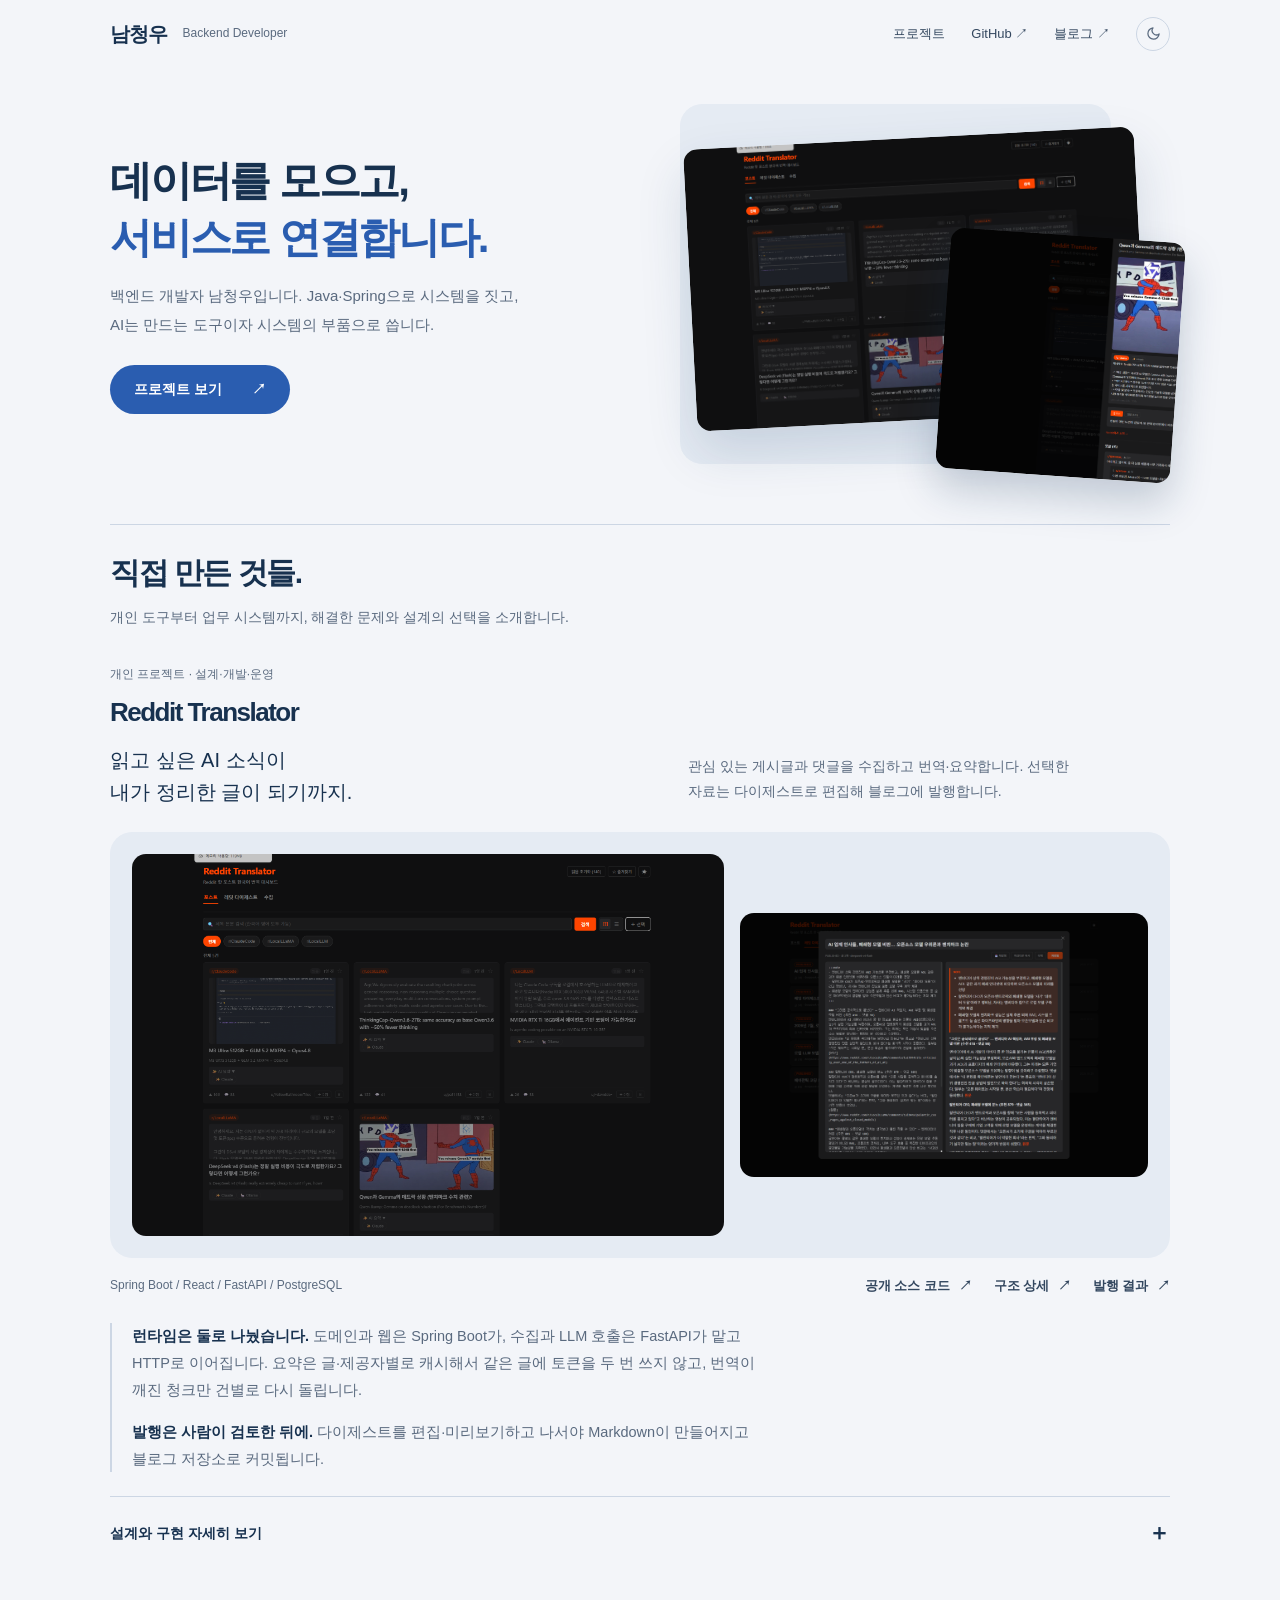
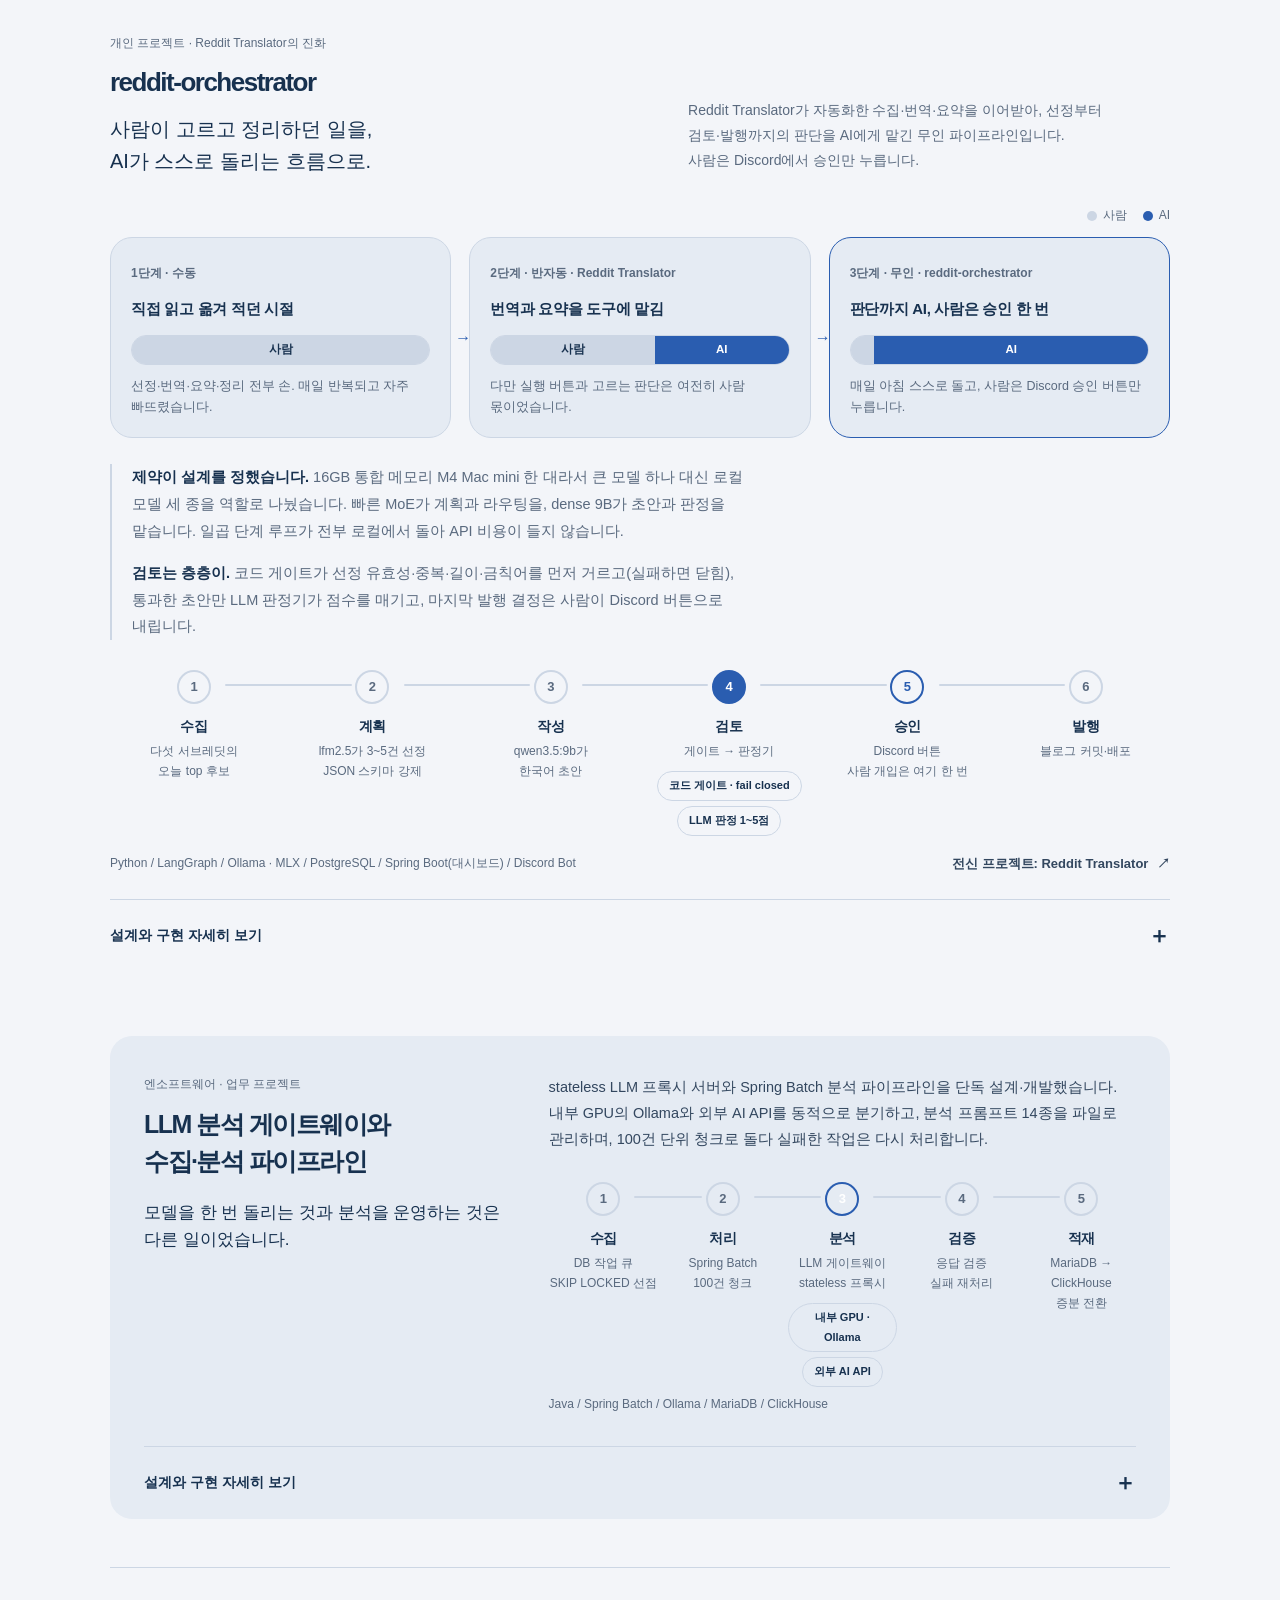
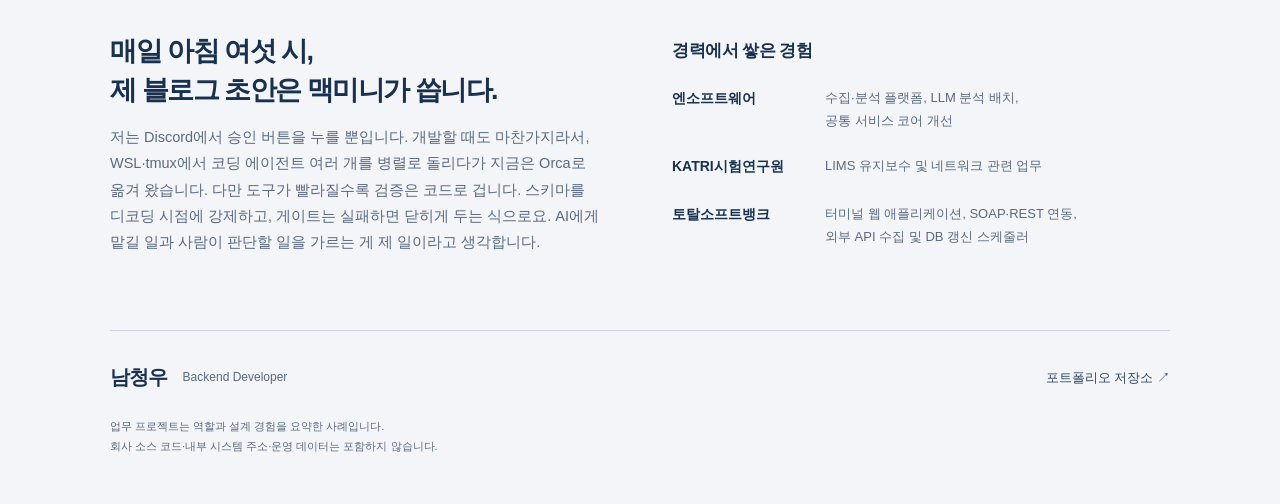
==== index.html @ c5a517e3 "Theme toggle, compact rounded layout, readable diagrams - Dark mode is now user-controllable: tokens" ====
<!doctype html>
<html lang="ko">
<head>
<meta charset="utf-8"><meta name="viewport" content="width=device-width,initial-scale=1">
<title>남청우 | 백엔드 개발 포트폴리오</title>
<meta name="description" content="Java·Spring 백엔드 개발자 남청우. 데이터 수집부터 LLM 분석과 운영까지 연결한 대표 프로젝트를 소개합니다.">
<meta name="theme-color" content="#f3f5f9"><meta property="og:title" content="남청우 | 백엔드 개발 포트폴리오"><meta property="og:description" content="데이터 수집부터 LLM 분석과 운영까지. 직접 설계하고 개발한 프로젝트들."><meta property="og:type" content="website"><meta property="og:url" content="https://malgcheong.github.io/portfolio/">
<link rel="canonical" href="https://malgcheong.github.io/portfolio/"><link rel="stylesheet" href="style.css"><script defer src="script.js"></script>
</head>
<body>
<a class="skip" href="#projects">프로젝트로 건너뛰기</a>
<header class="site-header wrap"><a class="brand" href="#" aria-label="남청우 홈">남청우<span>Backend Developer</span></a><nav aria-label="주요 메뉴"><a href="#projects">프로젝트</a><a href="https://github.com/malgcheong">GitHub ↗</a><a href="https://malgcheong.github.io">블로그 ↗</a><button type="button" id="theme-toggle" class="theme-toggle" aria-label="다크 모드 전환"><svg class="i-moon" width="15" height="15" viewBox="0 0 24 24" fill="none" stroke="currentColor" stroke-width="2" stroke-linecap="round" stroke-linejoin="round" aria-hidden="true"><path d="M21 12.79A9 9 0 1 1 11.21 3 7 7 0 0 0 21 12.79z"/></svg><svg class="i-sun" width="15" height="15" viewBox="0 0 24 24" fill="none" stroke="currentColor" stroke-width="2" stroke-linecap="round" stroke-linejoin="round" aria-hidden="true"><circle cx="12" cy="12" r="4"/><path d="M12 2v2M12 20v2M4.93 4.93l1.41 1.41M17.66 17.66l1.41 1.41M2 12h2M20 12h2M4.93 19.07l1.41-1.41M17.66 6.34l1.41-1.41"/></svg></button></nav></header>
<main>
<section class="hero wrap">
<div class="hero-copy"><h1>데이터를 모으고,<br><span>서비스로 연결합니다.</span></h1><p class="intro">백엔드 개발자 남청우입니다. Java·Spring으로 시스템을 짓고,<br>AI는 만드는 도구이자 시스템의 부품으로 씁니다.</p><a class="button" href="#projects">프로젝트 보기 <span aria-hidden="true">↗</span></a></div>
<a class="hero-visual" href="#reddit" aria-label="Reddit Translator 프로젝트 보기"><img src="assets/reddit-posts.png" width="1600" height="1000" alt="직접 개발한 Reddit Translator의 게시글 목록 화면" fetchpriority="high"><img class="hero-detail" src="assets/reddit-detail.png" width="1100" height="900" alt="Reddit 게시글의 번역과 AI 요약 상세 화면"></a>
</section>
<section id="projects" class="projects wrap">
<div class="work-heading"><h2>직접 만든 것들.</h2><p>개인 도구부터 업무 시스템까지, 해결한 문제와 설계의 선택을 소개합니다.</p></div>
<article id="reddit" class="reddit project">
<div class="project-title"><div><p class="project-kind">개인 프로젝트 · 설계·개발·운영</p><h3>Reddit Translator</h3><p class="project-intro">읽고 싶은 AI 소식이<br>내가 정리한 글이 되기까지.</p></div><p class="project-description">관심 있는 게시글과 댓글을 수집하고 번역·요약합니다. 선택한 자료는 다이제스트로 편집해 블로그에 발행합니다.</p></div>
<div class="gallery"><button class="image-open main-shot" data-image="assets/reddit-posts.png" data-caption="Reddit Translator · 게시글 목록" aria-label="게시글 목록 화면 크게 보기"><img src="assets/reddit-posts.png" width="1600" height="1000" alt="게시글 검색, 필터와 AI 요약을 제공하는 목록" loading="lazy"></button><button class="image-open editor-shot" data-image="assets/reddit-editor.png" data-caption="Reddit Translator · 다이제스트 편집" aria-label="다이제스트 편집 화면 크게 보기"><img src="assets/reddit-editor.png" width="1600" height="1000" alt="다이제스트 마크다운 편집과 미리보기 화면" loading="lazy"></button></div>
<div class="project-bottom"><p class="tech">Spring Boot / React / FastAPI / PostgreSQL</p><div class="text-links"><a href="https://github.com/malgcheong/reddit-translator">공개 소스 코드 <span aria-hidden="true">↗</span></a><a href="https://github.com/malgcheong/reddit-translator/blob/main/ARCHITECTURE.md">구조 상세 <span aria-hidden="true">↗</span></a><a href="https://malgcheong.github.io">발행 결과 <span aria-hidden="true">↗</span></a></div></div>
<div class="notes"><p><strong>런타임은 둘로 나눴습니다.</strong> 도메인과 웹은 Spring Boot가, 수집과 LLM 호출은 FastAPI가 맡고 HTTP로 이어집니다. 요약은 글·제공자별로 캐시해서 같은 글에 토큰을 두 번 쓰지 않고, 번역이 깨진 청크만 건별로 다시 돌립니다.</p><p><strong>발행은 사람이 검토한 뒤에.</strong> 다이제스트를 편집·미리보기하고 나서야 Markdown이 만들어지고 블로그 저장소로 커밋됩니다.</p></div><details class="case-details"><summary>설계와 구현 자세히 보기<span aria-hidden="true">＋</span></summary><div class="details-content"><div class="detail-intro"><section><h4>문제</h4><p>영문 게시글과 댓글을 매번 찾아 읽고 번역하는 과정을 줄이고, 읽은 자료를 다시 활용할 수 있는 개인 도구가 필요했습니다.</p></section><section><h4>담당 역할</h4><p>수집·번역·요약 엔진, 웹 UI, 데이터 저장, 다이제스트 편집 및 블로그 발행 흐름을 직접 설계·개발했습니다.</p></section></div><section><h4>런타임의 역할 분리</h4><p>웹·도메인 기능은 Spring Boot, 수집·LLM 처리는 FastAPI로 나누고 HTTP로 연결했습니다. 공유 DB에서도 수집 테이블과 요약 캐시의 관리 주체를 구분했습니다.</p></section><section><h4>반복 호출과 실패 비용 줄이기</h4><p>게시글 ID와 제공자별 요약 캐시를 적용했습니다. 댓글은 15개씩 번역하고, JSON 형식이 깨진 청크만 건별 번역으로 재처리합니다.</p></section><section><h4>사람의 검토를 포함한 발행</h4><p>다이제스트 편집·미리보기 후 발행하면 Astro 저장소에 Markdown을 작성하고 commit·push합니다. 이후 GitHub Actions가 블로그를 배포합니다.</p></section><section><h4>결과</h4><p>수집 → 번역 → 요약 → 편집 → 발행까지 연결해 개인적으로 사용하고 있습니다. 실제 발행 결과는 기술 블로그에서 확인할 수 있습니다.</p></section><section><h4>설계에서 고려한 점</h4><p>개인용 도구의 규모에 맞춰 수집 작업은 전역 락으로 직렬화했습니다. 자동 수집 스케줄러 대신 사용자가 수집을 요청하고 발행 전에 내용을 검토합니다.</p></section></div></details>
</article>
<article id="orchestrator" class="orchestrator project">
<div class="project-title"><div><p class="project-kind">개인 프로젝트 · Reddit Translator의 진화</p><h3>reddit-orchestrator</h3><p class="project-intro">사람이 고르고 정리하던 일을,<br>AI가 스스로 돌리는 흐름으로.</p></div><p class="project-description">Reddit Translator가 자동화한 수집·번역·요약을 이어받아, 선정부터 검토·발행까지의 판단을 AI에게 맡긴 무인 파이프라인입니다. 사람은 Discord에서 승인만 누릅니다.</p></div>
<div class="evo" aria-label="수작업에서 무인 운영까지, 단계별 사람과 AI의 분담"><div class="evo-legend" aria-hidden="true"><span class="l-h"><i></i>사람</span><span class="l-ai"><i></i>AI</span></div><div class="evo-grid"><div class="evo-step"><span class="evo-badge">1단계 · 수동</span><strong>직접 읽고 옮겨 적던 시절</strong><div class="evo-bar" role="img" aria-label="사람이 전부, AI 없음"><b style="flex:100">사람</b></div><p>선정·번역·요약·정리 전부 손. 매일 반복되고 자주 빠뜨렸습니다.</p></div><div class="evo-step"><span class="evo-badge">2단계 · 반자동 · Reddit Translator</span><strong>번역과 요약을 도구에 맡김</strong><div class="evo-bar" role="img" aria-label="사람 절반, AI 절반"><b style="flex:55">사람</b><i style="flex:45">AI</i></div><p>다만 실행 버튼과 고르는 판단은 여전히 사람 몫이었습니다.</p></div><div class="evo-step evo-step--key"><span class="evo-badge">3단계 · 무인 · reddit-orchestrator</span><strong>판단까지 AI, 사람은 승인 한 번</strong><div class="evo-bar" role="img" aria-label="AI가 대부분, 사람은 승인만"><b style="flex:8" aria-hidden="true"></b><i style="flex:92">AI</i></div><p>매일 아침 스스로 돌고, 사람은 Discord 승인 버튼만 누릅니다.</p></div></div></div>
<div class="notes"><p><strong>제약이 설계를 정했습니다.</strong> 16GB 통합 메모리 M4 Mac mini 한 대라서 큰 모델 하나 대신 로컬 모델 세 종을 역할로 나눴습니다. 빠른 MoE가 계획과 라우팅을, dense 9B가 초안과 판정을 맡습니다. 일곱 단계 루프가 전부 로컬에서 돌아 API 비용이 들지 않습니다.</p><p><strong>검토는 층층이.</strong> 코드 게이트가 선정 유효성·중복·길이·금칙어를 먼저 거르고(실패하면 닫힘), 통과한 초안만 LLM 판정기가 점수를 매기고, 마지막 발행 결정은 사람이 Discord 버튼으로 내립니다.</p></div>
<ol class="pipe" aria-label="reddit-orchestrator 자동 실행 루프, 여섯 단계"><li><strong>수집</strong><small>다섯 서브레딧의<br>오늘 top 후보</small></li><li><strong>계획</strong><small>lfm2.5가 3~5건 선정<br>JSON 스키마 강제</small></li><li><strong>작성</strong><small>qwen3.5:9b가<br>한국어 초안</small></li><li class="pipe-key"><strong>검토</strong><small>게이트 → 판정기</small><div class="pipe-chips"><span>코드 게이트 · fail closed</span><span>LLM 판정 1~5점</span></div></li><li class="pipe-human"><strong>승인</strong><small>Discord 버튼<br>사람 개입은 여기 한 번</small></li><li><strong>발행</strong><small>블로그 커밋·배포</small></li></ol>
<div class="project-bottom"><p class="tech">Python / LangGraph / Ollama · MLX / PostgreSQL / Spring Boot(대시보드) / Discord Bot</p><div class="text-links"><a href="https://github.com/malgcheong/reddit-translator">전신 프로젝트: Reddit Translator <span aria-hidden="true">↗</span></a></div></div>
<details class="case-details"><summary>설계와 구현 자세히 보기<span aria-hidden="true">＋</span></summary><div class="details-content"><div class="detail-intro"><section><h4>문제</h4><p>Reddit Translator는 수집·번역·요약을 도구로 묶었지만, 어떤 글을 다룰지 고르고 발행 여부를 정하는 판단과 실행 시점은 여전히 사람이 버튼을 눌러야 했습니다. 이 반복되는 판단을 사람의 개입을 최소화한 상태로 자동화하는 것이 목표였습니다.</p></section><section><h4>담당 역할</h4><p>수집·계획·작성·검토·판정·승인·발행으로 이어지는 7단계 무인 루프를 LangGraph로 단독 설계·개발했습니다. 로컬 모델 구성, 코드 게이트, 상태 체크포인트, Discord 승인 흐름, 운영 대시보드까지 담당했습니다.</p></section></div><section><h4>LangGraph로 짠 상태 기반 루프</h4><p>LangGraph의 StateGraph로 7개 노드(collect, plan, execute, gate, judge, approve, publish)를 정의했습니다. 초심자를 위해 풀어 쓰면, LangGraph는 각 단계를 노드로 놓고 하나의 상태(state) 객체를 노드에서 노드로 넘기며 순서와 분기를 관리하는 도구입니다. 상태는 OrchestratorState라는 타입 정의로, 수집한 글·계획·초안·게이트 결과·판정 결과·승인·발행 정보를 담습니다. 여기에 steps 필드는 operator.add 리듀서를 써서 각 노드가 남긴 기록(단계·모델·백엔드·토큰·지연·판정)을 자동으로 이어 붙여 근거 기록으로 쌓습니다. 조건부 엣지로 수집 이후, 게이트 이후, 승인 이후의 진행 방향을 상태 값에 따라 나눕니다.</p></section><section><h4>역할로 나눈 로컬 모델</h4><p>16GB 통합 메모리라는 제약 아래, 큰 모델 하나 대신 역할별 작은 모델 세 종으로 나눴습니다. 라우터·계획·추출은 lfm2.5:8b(MoE, 활성 약 1.5B), 초안·판정 같은 품질 작업은 qwen3.5:9b(dense), 병렬·분류 같은 가벼운 작업은 qwen3.5:4b(dense)가 맡습니다. 운영은 Ollama(GGUF), 벤치마크는 MLX로 이중 백엔드를 두고 같은 16GB 위에서 돌립니다. 워커 노드는 think=False로 두어 추론 토큰이 아니라 결과 자체를 받도록 했습니다.</p></section><section><h4>코드 게이트 먼저, 판정기는 그다음</h4><p>초안이 나오면 선정한 글의 존재·중복·길이·금칙어를 코드로 먼저 검사합니다. 이 게이트는 문제가 있으면 닫히도록(fail closed) 설계해, 나쁜 초안에 판정기 토큰을 쓰기 전에 걸러냅니다. 통과한 초안만 qwen3.5:9b 판정기가 정확성·비중복·가독성을 1-5점과 확신도 0-1로 평가합니다. Ollama의 format 필드로 JSON 스키마 기반 constrained decoding을 걸어 형식을 디코딩 시점에 강제합니다.</p></section><section><h4>멈췄다 이어지는 승인 흐름</h4><p>체크포인터로 PostgresSaver를 써서 그래프 상태를 Postgres에 저장합니다. 승인 노드에서 interrupt()를 호출하면 그래프는 그 지점에 상태를 저장한 채 멈추고, Discord 봇 버튼이나 resume CLI가 결정을 전달하면 Command(resume=...)로 멈춘 지점부터 이어집니다. 덕분에 실행 중간에 프로세스가 재시작되어도 진행 상태가 살아남습니다. --no-db 모드에서는 메모리 체크포인터를 씁니다.</p></section><section><h4>근거를 남기는 운영 대시보드</h4><p>Spring Boot 기반 /orchestra 대시보드(Java 21)를 붙여 같은 Postgres를 읽기 전용으로 조회합니다. 실행 목록, 단계별 지연·토큰·판정, 모델별 성공률과 판정 점수 평균을 보여주고, 각 실행을 눌러 단계별 근거로 들어갈 수 있습니다.</p></section><section><h4>결과</h4><p>M4 Mac mini 16GB에서 수집부터 발행까지 전체 루프가 로컬 모델로 동작하고, 구조화 출력이 강제되며 Postgres 체크포인트가 유지됩니다. 승인 단계에서 그래프가 멈춰 Discord 미리보기를 보내고, CLI와 Discord 버튼 양쪽으로 재개됩니다. 다이제스트는 블로그 저장소에 Fuwari 글로 커밋되며, main 푸시는 기본 꺼짐으로 두었습니다. 핵심 단계는 전부 로컬 실행이라 API 비용은 0원입니다.</p></section><section><h4>설계에서 고려한 점</h4><p>구조화 출력은 형식을 강제할 뿐 내용의 정확성까지 보장하지 않습니다. 그래서 코드 게이트로 선정 유효성·중복·길이·금칙어를 먼저 닫고, LLM 판정기로 내용 품질을 점수화하며, 마지막으로 사람이 Discord에서 승인하는 계층형 검토를 뒀습니다. 모델 크기가 아니라 역할 분리·스키마 강제·단계별 판단이 신뢰성을 만든다는 판단입니다.</p></section></div></details>
</article>
<article id="analysis" class="analysis project">
<div class="analysis-heading"><p class="project-kind">엔소프트웨어 · 업무 프로젝트</p><h3>LLM 분석 게이트웨이와<br>수집·분석 파이프라인</h3><p class="project-intro">모델을 한 번 돌리는 것과 분석을 운영하는 것은 다른 일이었습니다.</p></div>
<div class="analysis-body"><p>stateless LLM 프록시 서버와 Spring Batch 분석 파이프라인을 단독 설계·개발했습니다. 내부 GPU의 Ollama와 외부 AI API를 동적으로 분기하고, 분석 프롬프트 14종을 파일로 관리하며, 100건 단위 청크로 돌다 실패한 작업은 다시 처리합니다.</p><ol class="pipe" style="--steps:5" aria-label="분석 파이프라인, 다섯 단계"><li><strong>수집</strong><small>DB 작업 큐<br>SKIP LOCKED 선점</small></li><li><strong>처리</strong><small>Spring Batch<br>100건 청크</small></li><li class="pipe-key"><strong>분석</strong><small>LLM 게이트웨이<br>stateless 프록시</small><div class="pipe-chips"><span>내부 GPU · Ollama</span><span>외부 AI API</span></div></li><li><strong>검증</strong><small>응답 검증<br>실패 재처리</small></li><li><strong>적재</strong><small>MariaDB → ClickHouse<br>증분 전환</small></li></ol><p class="tech">Java / Spring Batch / Ollama / MariaDB / ClickHouse</p></div><details class="case-details"><summary>설계와 구현 자세히 보기<span aria-hidden="true">＋</span></summary><div class="details-content"><div class="detail-intro"><section><h4>문제</h4><p>수집 데이터의 키워드·감정·요약 분석을 배치로 처리하면서 모델 실행 환경, 응답 형식, 중복 실행과 실패 재처리를 함께 관리해야 했습니다.</p></section><section><h4>담당 역할</h4><p>stateless LLM 프록시 서버와 Spring Batch 분석 파이프라인을 단독 설계·개발했습니다. 수집 엔진의 분산 처리와 운영 안정화도 담당했습니다.</p></section></div><section><h4>모델 호출과 배치 상태 분리</h4><p>내부 GPU의 Ollama와 외부 AI API를 동적으로 분기하도록 구성했습니다. 분석 유형별 시스템 프롬프트 14종을 파일로 관리하고 Ollama 호출에 JSON Schema 기반 constrained decoding을 적용했습니다.</p></section><section><h4>실행 환경에 맞춘 모델 구성</h4><p>Gemma 4 26B(MoE), gpt-oss 120B 등 모델을 GPU 메모리 조건에 맞춰 선정하고 양자화·Modelfile·num_ctx를 조정했습니다.</p></section><section><h4>반복 실행 가능한 배치</h4><p>100건 단위 청크와 병렬 디스패치, DB 기반 동적 잡 스케줄링을 구성했습니다. 모드별 실행 락으로 중복 진입을 막고 실패 재처리와 잔존 잡 정리를 적용했습니다.</p></section><section><h4>다중 워커의 작업 분배</h4><p>DB 작업 큐와 FOR UPDATE SKIP LOCKED 기반 작업 선점 구조를 개선했습니다. 트랜잭션 격리수준을 READ_COMMITTED로 조정하고 MariaDB → ClickHouse 적재를 증분 처리로 전환했습니다.</p></section><section><h4>결과</h4><p>로컬 모델 실행부터 분석 배치와 데이터 적재까지 연결하고, 운영 중 실패한 작업을 다시 처리할 수 있는 구조를 마련했습니다.</p></section><section><h4>설계에서 고려한 점</h4><p>구조화 출력은 응답 형식 제어에 사용했습니다. 형식이 맞는 응답도 분석 내용의 정확성을 보장하지 않으므로 응답 검증과 실패 처리 흐름을 함께 구성했습니다.</p></section></div></details>
</article>
</section>
<section class="about wrap"><div><h2>매일 아침 여섯 시,<br>제 블로그 초안은 맥미니가 씁니다.</h2><p>저는 Discord에서 승인 버튼을 누를 뿐입니다. 개발할 때도 마찬가지라서, WSL·tmux에서 코딩 에이전트 여러 개를 병렬로 돌리다가 지금은 Orca로 옮겨 왔습니다. 다만 도구가 빨라질수록 검증은 코드로 겁니다. 스키마를 디코딩 시점에 강제하고, 게이트는 실패하면 닫히게 두는 식으로요. AI에게 맡길 일과 사람이 판단할 일을 가르는 게 제 일이라고 생각합니다.</p></div><div class="experience"><h3>경력에서 쌓은 경험</h3><p><strong>엔소프트웨어</strong><span>수집·분석 플랫폼, LLM 분석 배치,<br>공통 서비스 코어 개선</span></p><p><strong>KATRI시험연구원</strong><span>LIMS 유지보수 및 네트워크 관련 업무</span></p><p><strong>토탈소프트뱅크</strong><span>터미널 웹 애플리케이션, SOAP·REST 연동,<br>외부 API 수집 및 DB 갱신 스케줄러</span></p></div></section>
</main>
<footer class="wrap"><div class="footer-top"><a class="brand" href="#">남청우<span>Backend Developer</span></a><a href="https://github.com/malgcheong/portfolio">포트폴리오 저장소 ↗</a></div><p>업무 프로젝트는 역할과 설계 경험을 요약한 사례입니다.<br>회사 소스 코드·내부 시스템 주소·운영 데이터는 포함하지 않습니다.</p></footer>
<dialog id="image-viewer" aria-labelledby="image-caption"><div class="viewer-top"><p id="image-caption"></p><button type="button" id="close-viewer">닫기 ×</button></div><img id="viewer-image" alt=""><p id="image-error" hidden>이미지를 불러오지 못했습니다. 창을 닫고 다시 시도해 주세요.</p></dialog>
</body></html>
---- style.css ----
/* Editorial developer portfolio. Native CSS; theme via tokens (light default, dark by system or manual toggle). */
:root{color-scheme:light;--bg:#f3f5f9;--surface:#e5ebf3;--ink:#17314f;--text:#33475f;--muted:#5a6a7f;--line:#ccd6e4;--accent:#2a5db0;--button-text:#fff;--radius:14px;--radius-lg:22px;--sel-bg:#c3d5f2;--sel-ink:#12294a;--btn-hover:#1f4a8f;--shadow1:#1c3a6626;--shadow2:#12305838;--backdrop:#0a1626e0}
:root[data-theme=dark]{color-scheme:dark;--bg:#101c2e;--surface:#1a2a42;--ink:#dfe8f3;--text:#cdd8e6;--muted:#a3b3c8;--line:#34445c;--accent:#8fb6f0;--button-text:#10233f;--sel-bg:#2a4062;--sel-ink:#e8f0fa;--btn-hover:#a9c8f5;--shadow1:#01060f70;--shadow2:#01060f70;--backdrop:#050b14e8}
@media(prefers-color-scheme:dark){:root:not([data-theme=light]){color-scheme:dark;--bg:#101c2e;--surface:#1a2a42;--ink:#dfe8f3;--text:#cdd8e6;--muted:#a3b3c8;--line:#34445c;--accent:#8fb6f0;--button-text:#10233f;--sel-bg:#2a4062;--sel-ink:#e8f0fa;--btn-hover:#a9c8f5;--shadow1:#01060f70;--shadow2:#01060f70;--backdrop:#050b14e8}}
*{box-sizing:border-box}html{scroll-behavior:smooth;scroll-padding-top:35px}body{margin:0;background:var(--bg);color:var(--text);font-family:-apple-system,BlinkMacSystemFont,"Segoe UI","Apple SD Gothic Neo","Malgun Gothic",sans-serif;font-size:16px;line-height:1.8;word-break:keep-all;transition:background .25s,color .25s}a{color:inherit;text-decoration:none}button{font:inherit;cursor:pointer;color:inherit}button,a,summary{-webkit-tap-highlight-color:transparent}a:focus-visible,button:focus-visible,summary:focus-visible{outline:3px solid var(--accent);outline-offset:6px}::selection{background:var(--sel-bg);color:var(--sel-ink)}.wrap{width:min(1060px,calc(100% - 72px));margin-inline:auto}.site-header{height:68px;display:flex;align-items:center;justify-content:space-between}.brand{font-size:20px;font-weight:800;letter-spacing:-.8px;display:flex;align-items:center;gap:15px;color:var(--ink)}.brand span{font-size:12px;font-weight:500;letter-spacing:0;color:var(--muted)}nav{display:flex;align-items:center;gap:26px;font-size:13px}nav a{padding:10px 0}nav a:hover,.text-links a:hover{color:var(--accent);text-decoration:underline;text-underline-offset:7px}.theme-toggle{display:inline-flex;align-items:center;justify-content:center;width:34px;height:34px;border-radius:50%;border:1px solid var(--line);background:transparent;color:var(--muted);padding:0;transition:color .2s,border-color .2s,transform .2s}.theme-toggle:hover{color:var(--accent);border-color:var(--accent)}.theme-toggle .i-sun{display:none}[data-theme=dark] .theme-toggle .i-sun{display:block}[data-theme=dark] .theme-toggle .i-moon{display:none}.hero{display:grid;grid-template-columns:1.1fr 1fr;gap:32px;align-items:center;padding-block:36px 60px}h1,h2,h3,h4{color:var(--ink);font-weight:750;line-height:1.3;letter-spacing:-1.5px}h1{font-size:clamp(30px,3.3vw,44px);line-height:1.34;margin:0 0 16px;letter-spacing:-2.2px;white-space:nowrap}h1 span{color:var(--accent)}.intro{font-size:15px;line-height:1.9;margin:0 0 26px;color:var(--muted)}.button{display:inline-flex;align-items:center;justify-content:space-between;gap:30px;padding:12px 24px;border-radius:999px;background:var(--accent);color:var(--button-text);font-size:14px;font-weight:600;white-space:nowrap;transition:transform .2s,background .2s}.button:hover{background:var(--btn-hover);transform:translateY(-2px)}.button:active,button:active{transform:scale(.98)}.hero-visual{position:relative;display:block;padding:34px 0 34px 10px;isolation:isolate;transition:transform .5s}.hero-visual:before{content:"";position:absolute;inset:0 12% 0 0;background:var(--surface);border-radius:var(--radius-lg);z-index:-1}.hero-visual>img:first-child{width:94%;height:auto;aspect-ratio:1.6;object-fit:cover;object-position:top;border-radius:var(--radius);box-shadow:0 22px 50px var(--shadow1);transform:rotate(-3deg)}.hero-detail{position:absolute;width:48%;height:67%;object-fit:cover;object-position:left top;right:-8px;bottom:-12px;transform:rotate(4deg);border-radius:var(--radius);box-shadow:0 20px 40px var(--shadow2)}.hero-visual:hover{transform:translateY(-5px)}.work-heading{padding-block:28px 34px;border-top:1px solid var(--line)}h2{font-size:30px;margin:0 0 13px}.work-heading>p{margin:0;color:var(--muted);font-size:14px}.project{scroll-margin-top:40px}.project-kind{font-size:12px;color:var(--muted);margin:0 0 11px}h3{font-size:26px;margin:0 0 14px}.project-intro{font-size:20px;font-weight:500;line-height:1.6;color:var(--ink);margin:0}.project-title{display:grid;grid-template-columns:1.1fr 1fr;gap:48px;align-items:end;margin-bottom:24px}.project-description{max-width:420px;font-size:14px;color:var(--muted);margin-bottom:4px}.gallery{display:grid;grid-template-columns:1.45fr 1fr;gap:16px;align-items:center;background:var(--surface);padding:22px;border-radius:var(--radius-lg)}.image-open{display:block;padding:0;border:0;background:transparent;border-radius:var(--radius);overflow:hidden;transition:transform .25s,box-shadow .25s}.image-open:hover{transform:translateY(-4px);box-shadow:0 12px 25px var(--shadow1)}.image-open img{display:block;width:100%;height:auto;aspect-ratio:1.55;object-fit:cover;object-position:top}.project-bottom{display:flex;flex-wrap:wrap;gap:18px;justify-content:space-between;align-items:center;margin:16px 0 22px}.tech{font-size:12px;line-height:1.9;color:var(--muted);margin:0}.text-links{display:flex;gap:22px;flex-wrap:wrap;font-size:13px;font-weight:650}.text-links span{margin-left:5px}.notes{max-width:660px;margin:26px 0 4px;padding-left:20px;border-left:2px solid var(--line)}.notes p{margin:0 0 15px;font-size:14.5px;line-height:1.85;color:var(--muted)}.notes p:last-child{margin-bottom:0}.notes strong{color:var(--ink);font-weight:650}.case-details{border-top:1px solid var(--line);margin-top:24px}.case-details summary{list-style:none;display:flex;justify-content:space-between;align-items:center;font-size:14px;font-weight:650;padding:16px 0;cursor:pointer;color:var(--ink)}summary::-webkit-details-marker{display:none}.case-details summary span{font-size:22px;transition:transform .25s}.case-details[open] summary span{transform:rotate(45deg)}.details-content{padding:4px 0 24px;max-width:900px;display:grid;grid-template-columns:1fr 1fr;gap:18px 42px}.detail-intro{display:contents}.details-content h4{font-size:15px;letter-spacing:-.3px;margin:0 0 8px}.details-content p{font-size:13.5px;line-height:1.85;color:var(--muted);margin:0}
/* horizontal pipeline stepper (was a vertical box stack) */
.pipe{list-style:none;padding:0;margin:30px 0 6px;display:grid;grid-template-columns:repeat(var(--steps,6),1fr);gap:0 10px;counter-reset:st}.pipe li{position:relative;text-align:center;counter-increment:st;min-width:0}.pipe li:before{content:counter(st);display:inline-flex;align-items:center;justify-content:center;width:30px;height:30px;border-radius:50%;background:var(--bg);border:2px solid var(--line);font-size:13px;font-weight:700;color:var(--muted);position:relative;z-index:1;margin-bottom:10px}.pipe li+li:after{content:"";position:absolute;top:14px;left:calc(-50% + 21px);width:calc(100% - 42px);height:2px;border-radius:2px;background:var(--line)}.pipe strong{display:block;font-size:14px;color:var(--ink);letter-spacing:-.3px}.pipe small{display:block;font-size:12px;line-height:1.65;color:var(--muted);margin-top:3px}.pipe .pipe-key:before{background:var(--accent);border-color:var(--accent);color:var(--button-text)}.pipe .pipe-human:before{border-color:var(--accent);color:var(--accent)}.pipe-chips{display:flex;flex-wrap:wrap;gap:5px;justify-content:center;margin-top:9px}.pipe-chips span{font-size:11px;font-weight:600;color:var(--ink);background:var(--bg);border:1px solid var(--line);border-radius:999px;padding:4px 11px}
.analysis{margin-top:64px;padding:38px 34px 0;background:var(--surface);border-radius:var(--radius-lg);display:grid;grid-template-columns:.85fr 1.4fr;gap:30px 48px}.analysis-heading h3{font-size:25px;line-height:1.45}.analysis-heading .project-intro{font-size:17px;margin-top:20px}.analysis-body>p:first-child{font-size:14.5px;margin:0 0 20px}.analysis .pipe-chips span,.analysis .pipe li:before{background:var(--surface)}.analysis .case-details{grid-column:1/-1;margin-top:0}
/* evolution: three stages with a human/AI share bar */
.orchestrator{margin-top:64px}.evo{margin:28px 0 4px}.evo-legend{display:flex;gap:16px;justify-content:flex-end;font-size:12px;color:var(--muted);margin-bottom:10px}.evo-legend span{display:inline-flex;align-items:center;gap:6px}.evo-legend i{width:10px;height:10px;border-radius:50%;font-style:normal}.evo-legend .l-h i{background:var(--line)}.evo-legend .l-ai i{background:var(--accent)}.evo-grid{display:grid;grid-template-columns:repeat(3,1fr);gap:18px}.evo-step{position:relative;background:var(--surface);border:1px solid var(--line);border-radius:var(--radius-lg);padding:20px 20px 18px}.evo-step+.evo-step:before{content:"→";position:absolute;left:-15px;top:50%;transform:translateY(-50%);color:var(--accent);font-size:16px;font-weight:700;line-height:1}.evo-step--key{border-color:var(--accent)}.evo-badge{display:inline-block;font-size:12px;font-weight:600;color:var(--muted);margin-bottom:10px}.evo-step strong{display:block;font-size:15px;color:var(--ink);letter-spacing:-.3px}.evo-bar{display:flex;height:30px;border-radius:999px;overflow:hidden;border:1px solid var(--line);margin:13px 0 11px;font-size:11.5px;font-weight:700}.evo-bar b,.evo-bar i{display:flex;align-items:center;justify-content:center;min-width:0;overflow:hidden;white-space:nowrap;font-style:normal}.evo-bar b{background:var(--line);color:var(--ink)}.evo-bar i{background:var(--accent);color:var(--button-text)}.evo-step p{font-size:12.5px;line-height:1.75;color:var(--muted);margin:0}
.about{display:grid;grid-template-columns:1fr 1fr;gap:64px;padding-block:64px 60px;border-top:1px solid var(--line);margin-top:48px}.about h2{font-size:27px;line-height:1.45}.about>div>p{font-size:14.5px;color:var(--muted);max-width:490px}.experience{padding-top:8px}.experience h3{font-size:17px;letter-spacing:-.5px;margin-bottom:24px}.experience>p{display:grid;grid-template-columns:135px 1fr;gap:18px;margin:0 0 22px}.experience strong{font-size:14px;color:var(--ink)}.experience span{font-size:13px;color:var(--muted)}footer{border-top:1px solid var(--line);padding-block:28px 36px}.footer-top{display:flex;align-items:center;justify-content:space-between}.footer-top>a:last-child{font-size:13px}footer>p{font-size:11px;color:var(--muted);margin-top:22px}.skip{position:absolute;top:-100px}.skip:focus{top:8px;left:20px;background:var(--bg);padding:10px;z-index:5}dialog{width:min(1160px,95vw);max-height:94dvh;padding:18px;border:1px solid var(--line);border-radius:var(--radius-lg);background:var(--bg);color:var(--text)}dialog::backdrop{background:var(--backdrop)}.viewer-top{display:flex;align-items:center;justify-content:space-between;gap:20px;margin-bottom:16px}.viewer-top p{margin:0;font-size:14px}.viewer-top button{background:var(--accent);color:var(--button-text);border:0;padding:8px 20px;border-radius:999px;white-space:nowrap;font-size:13px}dialog img{display:block;width:100%;height:auto;border-radius:var(--radius)}body.viewer-open{overflow:hidden}.enter{animation:enter .65s cubic-bezier(.2,.7,.3,1) both}@keyframes enter{from{opacity:.5;transform:translateY(20px)}to{opacity:1;transform:translateY(0)}}
@media(max-width:900px){.evo-grid{grid-template-columns:1fr;gap:26px}.evo-step+.evo-step:before{content:"↓";left:50%;top:-22px;transform:translateX(-50%)}.pipe{grid-template-columns:1fr;gap:16px;margin:24px 0 4px}.pipe li{display:grid;grid-template-columns:30px 1fr;column-gap:14px;text-align:left;align-items:start}.pipe li:before{margin-bottom:0;grid-row:1/span 3}.pipe strong,.pipe small{grid-column:2}.pipe-chips{grid-column:2;justify-content:flex-start;margin-top:7px}.pipe li+li:after{left:14px;top:-16px;width:2px;height:14px}}
@media(max-width:1100px){.wrap{width:calc(100% - 56px)}.hero{gap:24px}.analysis{padding:30px 26px 0;gap:24px;grid-template-columns:1fr}.analysis-heading{display:grid;grid-template-columns:1fr 1fr;column-gap:30px}.analysis-heading .project-kind{grid-column:1/-1}.analysis-heading .project-intro{margin:0}.about{gap:30px 44px}.experience>p{grid-template-columns:1fr;gap:6px}}
@media(max-width:767px){.wrap{width:calc(100% - 36px)}.site-header{height:62px}.brand{font-size:18px;gap:8px}.site-header .brand span{display:none}nav{gap:16px;font-size:12px}.theme-toggle{width:31px;height:31px}.hero{grid-template-columns:1fr;padding-block:28px 48px;gap:36px}h1{font-size:clamp(27px,6.4vw,42px);letter-spacing:-1.6px}.intro{font-size:14px;margin-bottom:20px}.button{padding:10px 20px;font-size:13px}.hero-visual{width:90%;justify-self:center;padding:22px 0 22px 8px;margin-bottom:12px}.hero-detail{right:-8px}.work-heading{padding-block:24px 30px}h2{font-size:25px}.work-heading>p{font-size:13px}.project-title{grid-template-columns:1fr;gap:13px;margin-bottom:20px}h3{font-size:23px;letter-spacing:-1px}.project-intro{font-size:18px}.project-description{font-size:13.5px}.gallery{grid-template-columns:1fr;padding:14px;gap:14px}.editor-shot{width:83%;justify-self:end}.project-bottom{gap:14px}.text-links{gap:16px;font-size:12px}.tech{font-size:11px}.notes{padding-left:15px;margin:22px 0 2px}.notes p{font-size:13.5px}.details-content{grid-template-columns:1fr;gap:20px}.orchestrator{margin-top:46px}.evo{margin:22px 0 0}.evo-step{padding:17px 17px 15px}.evo-step strong{font-size:14px}.analysis{margin-top:46px;padding:22px 17px 0;gap:22px}.analysis-heading{display:block}.analysis-heading h3{font-size:22px}.analysis-heading .project-intro{font-size:16px;margin-top:16px}.analysis-body>p:first-child{font-size:13.5px}.about{grid-template-columns:1fr;gap:28px;padding-block:46px;margin-top:34px}.about h2{font-size:24px}.about>div>p{font-size:13.5px}.experience>p{grid-template-columns:120px 1fr;gap:10px}.footer-top{align-items:start;gap:20px}.footer-top .brand{flex-direction:column;align-items:start;gap:4px}.footer-top>a:last-child{font-size:12px}dialog{padding:12px}.viewer-top p{font-size:12px}.viewer-top button{padding:7px 14px}.case-details summary{font-size:13px}}
@media(prefers-reduced-motion:reduce){html{scroll-behavior:auto}*,*:before,*:after{animation:none!important;transition:none!important}.hero-visual:hover,.image-open:hover,.button:hover{transform:none}}
@media print{body{background:#fff;color:#142438}.site-header nav,.hero-visual,.image-open,dialog{display:none}.wrap{width:100%}.hero{padding:20px 0;display:block}.project,.about{break-inside:avoid}.case-details{display:block}.project{padding:20px 0;margin-top:20px}.analysis,.about{display:block}.details-content{display:block}a{text-decoration:underline}}
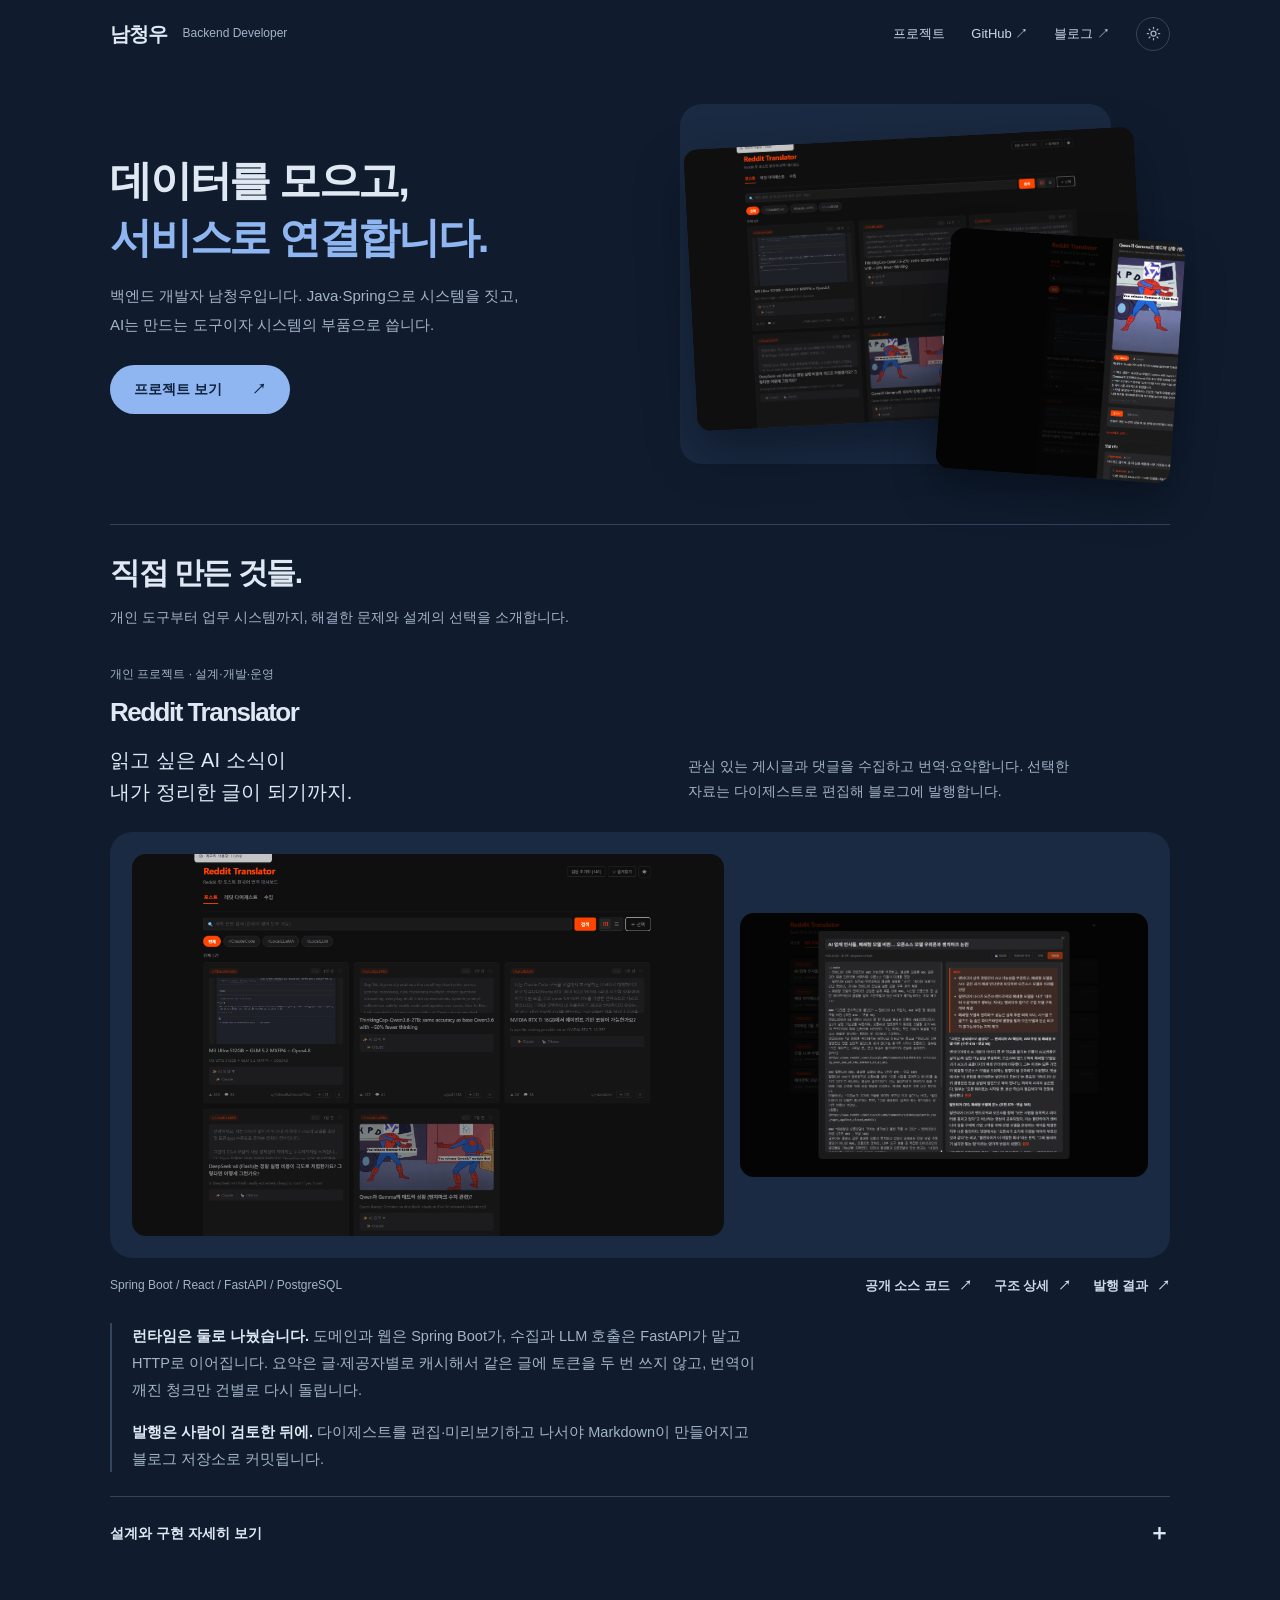
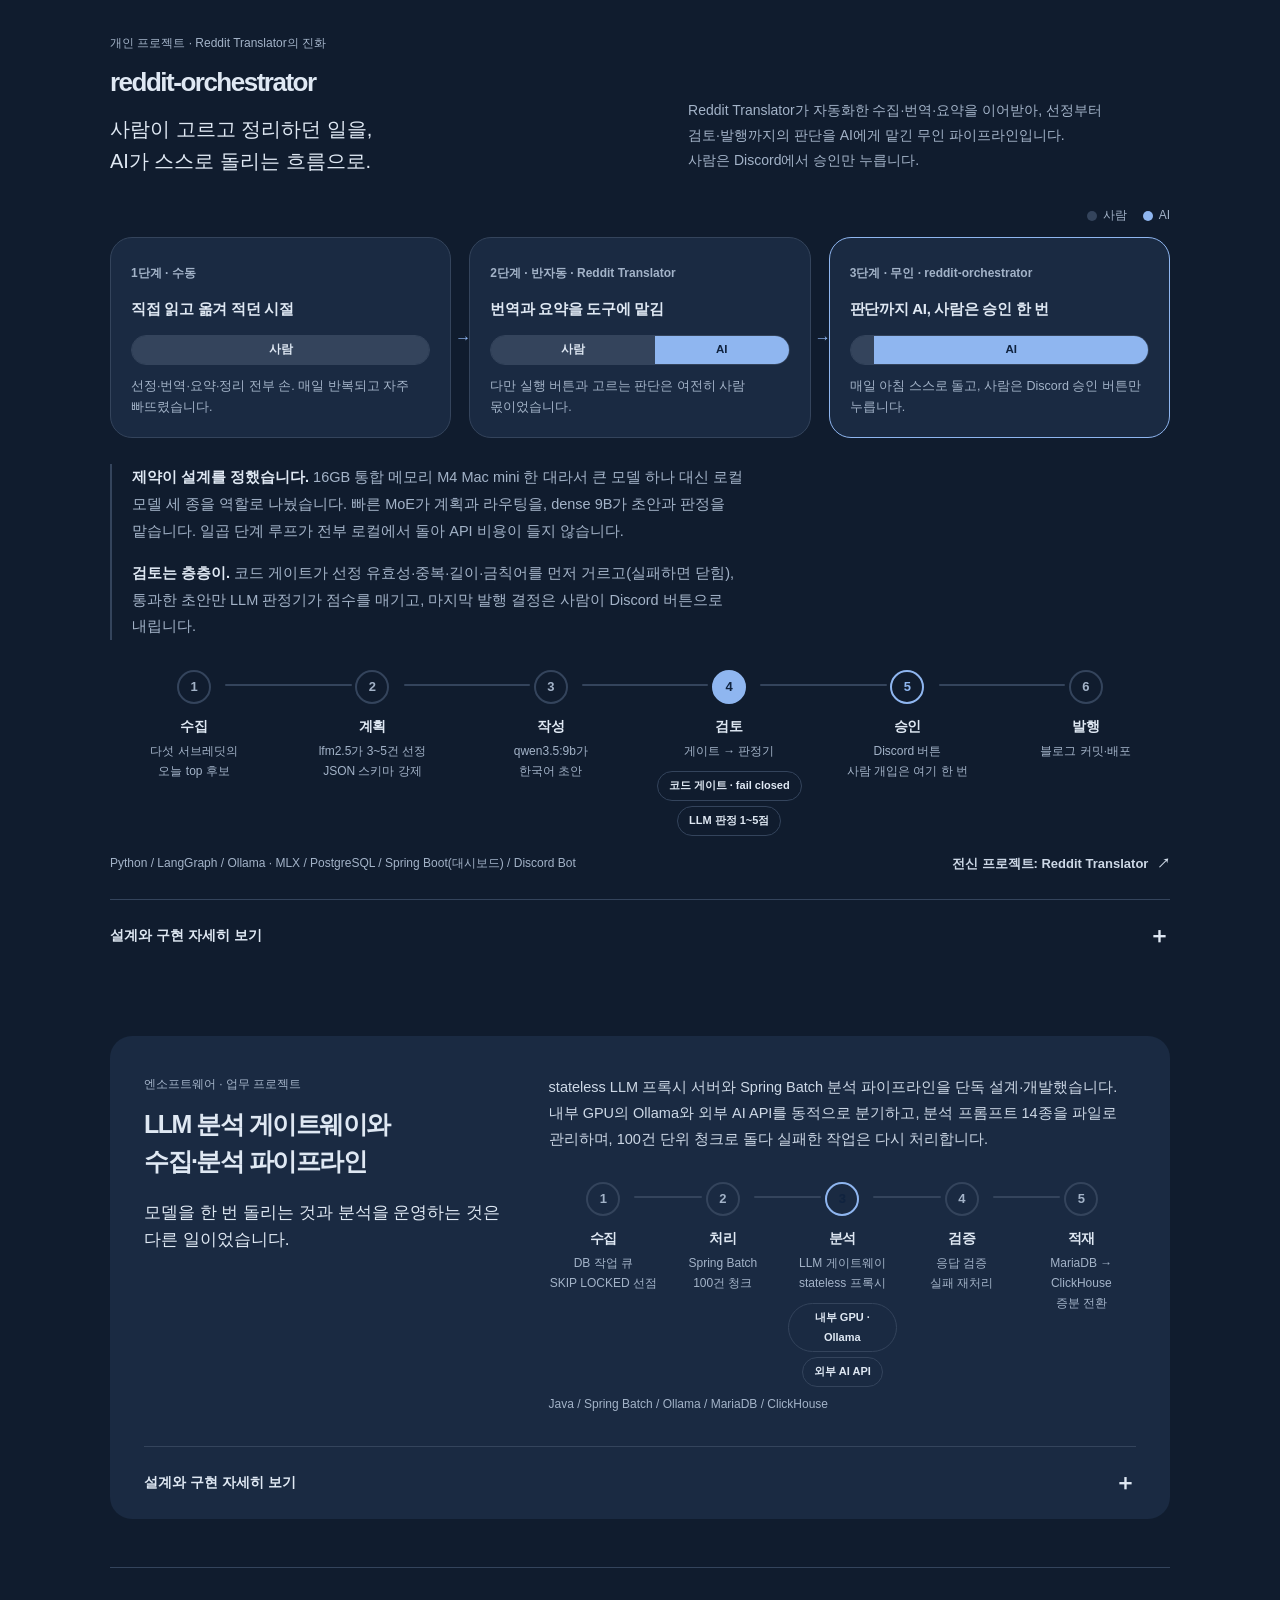
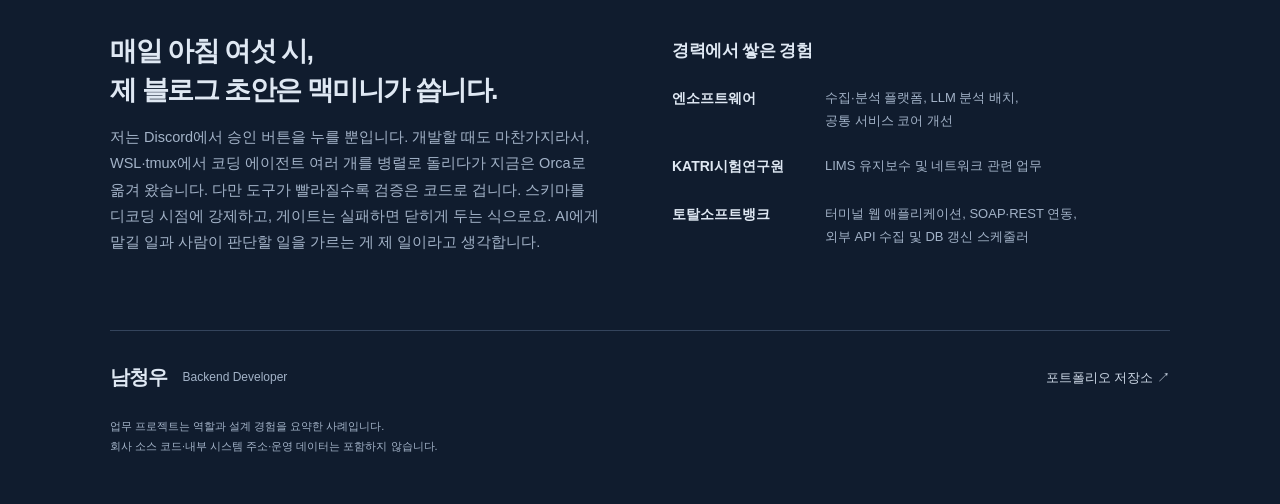
==== commit 681c95d8: "Default to dark theme (light stays one toggle away) Dark tokens move to :root, light becomes the [da" ====
--- a/index.html
+++ b/index.html
@@ -4,7 +4,7 @@
 <meta charset="utf-8"><meta name="viewport" content="width=device-width,initial-scale=1">
 <title>남청우 | 백엔드 개발 포트폴리오</title>
 <meta name="description" content="Java·Spring 백엔드 개발자 남청우. 데이터 수집부터 LLM 분석과 운영까지 연결한 대표 프로젝트를 소개합니다.">
-<meta name="theme-color" content="#f3f5f9"><meta property="og:title" content="남청우 | 백엔드 개발 포트폴리오"><meta property="og:description" content="데이터 수집부터 LLM 분석과 운영까지. 직접 설계하고 개발한 프로젝트들."><meta property="og:type" content="website"><meta property="og:url" content="https://malgcheong.github.io/portfolio/">
+<meta name="theme-color" content="#101c2e"><meta property="og:title" content="남청우 | 백엔드 개발 포트폴리오"><meta property="og:description" content="데이터 수집부터 LLM 분석과 운영까지. 직접 설계하고 개발한 프로젝트들."><meta property="og:type" content="website"><meta property="og:url" content="https://malgcheong.github.io/portfolio/">
 <link rel="canonical" href="https://malgcheong.github.io/portfolio/"><link rel="stylesheet" href="style.css"><script defer src="script.js"></script>
 </head>
 <body>
--- a/style.css
+++ b/style.css
@@ -1,8 +1,7 @@
-/* Editorial developer portfolio. Native CSS; theme via tokens (light default, dark by system or manual toggle). */
-:root{color-scheme:light;--bg:#f3f5f9;--surface:#e5ebf3;--ink:#17314f;--text:#33475f;--muted:#5a6a7f;--line:#ccd6e4;--accent:#2a5db0;--button-text:#fff;--radius:14px;--radius-lg:22px;--sel-bg:#c3d5f2;--sel-ink:#12294a;--btn-hover:#1f4a8f;--shadow1:#1c3a6626;--shadow2:#12305838;--backdrop:#0a1626e0}
-:root[data-theme=dark]{color-scheme:dark;--bg:#101c2e;--surface:#1a2a42;--ink:#dfe8f3;--text:#cdd8e6;--muted:#a3b3c8;--line:#34445c;--accent:#8fb6f0;--button-text:#10233f;--sel-bg:#2a4062;--sel-ink:#e8f0fa;--btn-hover:#a9c8f5;--shadow1:#01060f70;--shadow2:#01060f70;--backdrop:#050b14e8}
-@media(prefers-color-scheme:dark){:root:not([data-theme=light]){color-scheme:dark;--bg:#101c2e;--surface:#1a2a42;--ink:#dfe8f3;--text:#cdd8e6;--muted:#a3b3c8;--line:#34445c;--accent:#8fb6f0;--button-text:#10233f;--sel-bg:#2a4062;--sel-ink:#e8f0fa;--btn-hover:#a9c8f5;--shadow1:#01060f70;--shadow2:#01060f70;--backdrop:#050b14e8}}
-*{box-sizing:border-box}html{scroll-behavior:smooth;scroll-padding-top:35px}body{margin:0;background:var(--bg);color:var(--text);font-family:-apple-system,BlinkMacSystemFont,"Segoe UI","Apple SD Gothic Neo","Malgun Gothic",sans-serif;font-size:16px;line-height:1.8;word-break:keep-all;transition:background .25s,color .25s}a{color:inherit;text-decoration:none}button{font:inherit;cursor:pointer;color:inherit}button,a,summary{-webkit-tap-highlight-color:transparent}a:focus-visible,button:focus-visible,summary:focus-visible{outline:3px solid var(--accent);outline-offset:6px}::selection{background:var(--sel-bg);color:var(--sel-ink)}.wrap{width:min(1060px,calc(100% - 72px));margin-inline:auto}.site-header{height:68px;display:flex;align-items:center;justify-content:space-between}.brand{font-size:20px;font-weight:800;letter-spacing:-.8px;display:flex;align-items:center;gap:15px;color:var(--ink)}.brand span{font-size:12px;font-weight:500;letter-spacing:0;color:var(--muted)}nav{display:flex;align-items:center;gap:26px;font-size:13px}nav a{padding:10px 0}nav a:hover,.text-links a:hover{color:var(--accent);text-decoration:underline;text-underline-offset:7px}.theme-toggle{display:inline-flex;align-items:center;justify-content:center;width:34px;height:34px;border-radius:50%;border:1px solid var(--line);background:transparent;color:var(--muted);padding:0;transition:color .2s,border-color .2s,transform .2s}.theme-toggle:hover{color:var(--accent);border-color:var(--accent)}.theme-toggle .i-sun{display:none}[data-theme=dark] .theme-toggle .i-sun{display:block}[data-theme=dark] .theme-toggle .i-moon{display:none}.hero{display:grid;grid-template-columns:1.1fr 1fr;gap:32px;align-items:center;padding-block:36px 60px}h1,h2,h3,h4{color:var(--ink);font-weight:750;line-height:1.3;letter-spacing:-1.5px}h1{font-size:clamp(30px,3.3vw,44px);line-height:1.34;margin:0 0 16px;letter-spacing:-2.2px;white-space:nowrap}h1 span{color:var(--accent)}.intro{font-size:15px;line-height:1.9;margin:0 0 26px;color:var(--muted)}.button{display:inline-flex;align-items:center;justify-content:space-between;gap:30px;padding:12px 24px;border-radius:999px;background:var(--accent);color:var(--button-text);font-size:14px;font-weight:600;white-space:nowrap;transition:transform .2s,background .2s}.button:hover{background:var(--btn-hover);transform:translateY(-2px)}.button:active,button:active{transform:scale(.98)}.hero-visual{position:relative;display:block;padding:34px 0 34px 10px;isolation:isolate;transition:transform .5s}.hero-visual:before{content:"";position:absolute;inset:0 12% 0 0;background:var(--surface);border-radius:var(--radius-lg);z-index:-1}.hero-visual>img:first-child{width:94%;height:auto;aspect-ratio:1.6;object-fit:cover;object-position:top;border-radius:var(--radius);box-shadow:0 22px 50px var(--shadow1);transform:rotate(-3deg)}.hero-detail{position:absolute;width:48%;height:67%;object-fit:cover;object-position:left top;right:-8px;bottom:-12px;transform:rotate(4deg);border-radius:var(--radius);box-shadow:0 20px 40px var(--shadow2)}.hero-visual:hover{transform:translateY(-5px)}.work-heading{padding-block:28px 34px;border-top:1px solid var(--line)}h2{font-size:30px;margin:0 0 13px}.work-heading>p{margin:0;color:var(--muted);font-size:14px}.project{scroll-margin-top:40px}.project-kind{font-size:12px;color:var(--muted);margin:0 0 11px}h3{font-size:26px;margin:0 0 14px}.project-intro{font-size:20px;font-weight:500;line-height:1.6;color:var(--ink);margin:0}.project-title{display:grid;grid-template-columns:1.1fr 1fr;gap:48px;align-items:end;margin-bottom:24px}.project-description{max-width:420px;font-size:14px;color:var(--muted);margin-bottom:4px}.gallery{display:grid;grid-template-columns:1.45fr 1fr;gap:16px;align-items:center;background:var(--surface);padding:22px;border-radius:var(--radius-lg)}.image-open{display:block;padding:0;border:0;background:transparent;border-radius:var(--radius);overflow:hidden;transition:transform .25s,box-shadow .25s}.image-open:hover{transform:translateY(-4px);box-shadow:0 12px 25px var(--shadow1)}.image-open img{display:block;width:100%;height:auto;aspect-ratio:1.55;object-fit:cover;object-position:top}.project-bottom{display:flex;flex-wrap:wrap;gap:18px;justify-content:space-between;align-items:center;margin:16px 0 22px}.tech{font-size:12px;line-height:1.9;color:var(--muted);margin:0}.text-links{display:flex;gap:22px;flex-wrap:wrap;font-size:13px;font-weight:650}.text-links span{margin-left:5px}.notes{max-width:660px;margin:26px 0 4px;padding-left:20px;border-left:2px solid var(--line)}.notes p{margin:0 0 15px;font-size:14.5px;line-height:1.85;color:var(--muted)}.notes p:last-child{margin-bottom:0}.notes strong{color:var(--ink);font-weight:650}.case-details{border-top:1px solid var(--line);margin-top:24px}.case-details summary{list-style:none;display:flex;justify-content:space-between;align-items:center;font-size:14px;font-weight:650;padding:16px 0;cursor:pointer;color:var(--ink)}summary::-webkit-details-marker{display:none}.case-details summary span{font-size:22px;transition:transform .25s}.case-details[open] summary span{transform:rotate(45deg)}.details-content{padding:4px 0 24px;max-width:900px;display:grid;grid-template-columns:1fr 1fr;gap:18px 42px}.detail-intro{display:contents}.details-content h4{font-size:15px;letter-spacing:-.3px;margin:0 0 8px}.details-content p{font-size:13.5px;line-height:1.85;color:var(--muted);margin:0}
+/* Editorial developer portfolio. Native CSS; theme via tokens (dark default, light via the header toggle). */
+:root{color-scheme:dark;--bg:#101c2e;--surface:#1a2a42;--ink:#dfe8f3;--text:#cdd8e6;--muted:#a3b3c8;--line:#34445c;--accent:#8fb6f0;--button-text:#10233f;--sel-bg:#2a4062;--sel-ink:#e8f0fa;--btn-hover:#a9c8f5;--shadow1:#01060f70;--shadow2:#01060f70;--backdrop:#050b14e8;--radius:14px;--radius-lg:22px}
+:root[data-theme=light]{color-scheme:light;--bg:#f3f5f9;--surface:#e5ebf3;--ink:#17314f;--text:#33475f;--muted:#5a6a7f;--line:#ccd6e4;--accent:#2a5db0;--button-text:#fff;--radius:14px;--radius-lg:22px;--sel-bg:#c3d5f2;--sel-ink:#12294a;--btn-hover:#1f4a8f;--shadow1:#1c3a6626;--shadow2:#12305838;--backdrop:#0a1626e0}
+*{box-sizing:border-box}html{scroll-behavior:smooth;scroll-padding-top:35px}body{margin:0;background:var(--bg);color:var(--text);font-family:-apple-system,BlinkMacSystemFont,"Segoe UI","Apple SD Gothic Neo","Malgun Gothic",sans-serif;font-size:16px;line-height:1.8;word-break:keep-all;transition:background .25s,color .25s}a{color:inherit;text-decoration:none}button{font:inherit;cursor:pointer;color:inherit}button,a,summary{-webkit-tap-highlight-color:transparent}a:focus-visible,button:focus-visible,summary:focus-visible{outline:3px solid var(--accent);outline-offset:6px}::selection{background:var(--sel-bg);color:var(--sel-ink)}.wrap{width:min(1060px,calc(100% - 72px));margin-inline:auto}.site-header{height:68px;display:flex;align-items:center;justify-content:space-between}.brand{font-size:20px;font-weight:800;letter-spacing:-.8px;display:flex;align-items:center;gap:15px;color:var(--ink)}.brand span{font-size:12px;font-weight:500;letter-spacing:0;color:var(--muted)}nav{display:flex;align-items:center;gap:26px;font-size:13px}nav a{padding:10px 0}nav a:hover,.text-links a:hover{color:var(--accent);text-decoration:underline;text-underline-offset:7px}.theme-toggle{display:inline-flex;align-items:center;justify-content:center;width:34px;height:34px;border-radius:50%;border:1px solid var(--line);background:transparent;color:var(--muted);padding:0;transition:color .2s,border-color .2s,transform .2s}.theme-toggle:hover{color:var(--accent);border-color:var(--accent)}.theme-toggle .i-moon{display:none}[data-theme=light] .theme-toggle .i-moon{display:block}[data-theme=light] .theme-toggle .i-sun{display:none}.hero{display:grid;grid-template-columns:1.1fr 1fr;gap:32px;align-items:center;padding-block:36px 60px}h1,h2,h3,h4{color:var(--ink);font-weight:750;line-height:1.3;letter-spacing:-1.5px}h1{font-size:clamp(30px,3.3vw,44px);line-height:1.34;margin:0 0 16px;letter-spacing:-2.2px;white-space:nowrap}h1 span{color:var(--accent)}.intro{font-size:15px;line-height:1.9;margin:0 0 26px;color:var(--muted)}.button{display:inline-flex;align-items:center;justify-content:space-between;gap:30px;padding:12px 24px;border-radius:999px;background:var(--accent);color:var(--button-text);font-size:14px;font-weight:600;white-space:nowrap;transition:transform .2s,background .2s}.button:hover{background:var(--btn-hover);transform:translateY(-2px)}.button:active,button:active{transform:scale(.98)}.hero-visual{position:relative;display:block;padding:34px 0 34px 10px;isolation:isolate;transition:transform .5s}.hero-visual:before{content:"";position:absolute;inset:0 12% 0 0;background:var(--surface);border-radius:var(--radius-lg);z-index:-1}.hero-visual>img:first-child{width:94%;height:auto;aspect-ratio:1.6;object-fit:cover;object-position:top;border-radius:var(--radius);box-shadow:0 22px 50px var(--shadow1);transform:rotate(-3deg)}.hero-detail{position:absolute;width:48%;height:67%;object-fit:cover;object-position:left top;right:-8px;bottom:-12px;transform:rotate(4deg);border-radius:var(--radius);box-shadow:0 20px 40px var(--shadow2)}.hero-visual:hover{transform:translateY(-5px)}.work-heading{padding-block:28px 34px;border-top:1px solid var(--line)}h2{font-size:30px;margin:0 0 13px}.work-heading>p{margin:0;color:var(--muted);font-size:14px}.project{scroll-margin-top:40px}.project-kind{font-size:12px;color:var(--muted);margin:0 0 11px}h3{font-size:26px;margin:0 0 14px}.project-intro{font-size:20px;font-weight:500;line-height:1.6;color:var(--ink);margin:0}.project-title{display:grid;grid-template-columns:1.1fr 1fr;gap:48px;align-items:end;margin-bottom:24px}.project-description{max-width:420px;font-size:14px;color:var(--muted);margin-bottom:4px}.gallery{display:grid;grid-template-columns:1.45fr 1fr;gap:16px;align-items:center;background:var(--surface);padding:22px;border-radius:var(--radius-lg)}.image-open{display:block;padding:0;border:0;background:transparent;border-radius:var(--radius);overflow:hidden;transition:transform .25s,box-shadow .25s}.image-open:hover{transform:translateY(-4px);box-shadow:0 12px 25px var(--shadow1)}.image-open img{display:block;width:100%;height:auto;aspect-ratio:1.55;object-fit:cover;object-position:top}.project-bottom{display:flex;flex-wrap:wrap;gap:18px;justify-content:space-between;align-items:center;margin:16px 0 22px}.tech{font-size:12px;line-height:1.9;color:var(--muted);margin:0}.text-links{display:flex;gap:22px;flex-wrap:wrap;font-size:13px;font-weight:650}.text-links span{margin-left:5px}.notes{max-width:660px;margin:26px 0 4px;padding-left:20px;border-left:2px solid var(--line)}.notes p{margin:0 0 15px;font-size:14.5px;line-height:1.85;color:var(--muted)}.notes p:last-child{margin-bottom:0}.notes strong{color:var(--ink);font-weight:650}.case-details{border-top:1px solid var(--line);margin-top:24px}.case-details summary{list-style:none;display:flex;justify-content:space-between;align-items:center;font-size:14px;font-weight:650;padding:16px 0;cursor:pointer;color:var(--ink)}summary::-webkit-details-marker{display:none}.case-details summary span{font-size:22px;transition:transform .25s}.case-details[open] summary span{transform:rotate(45deg)}.details-content{padding:4px 0 24px;max-width:900px;display:grid;grid-template-columns:1fr 1fr;gap:18px 42px}.detail-intro{display:contents}.details-content h4{font-size:15px;letter-spacing:-.3px;margin:0 0 8px}.details-content p{font-size:13.5px;line-height:1.85;color:var(--muted);margin:0}
 /* horizontal pipeline stepper (was a vertical box stack) */
 .pipe{list-style:none;padding:0;margin:30px 0 6px;display:grid;grid-template-columns:repeat(var(--steps,6),1fr);gap:0 10px;counter-reset:st}.pipe li{position:relative;text-align:center;counter-increment:st;min-width:0}.pipe li:before{content:counter(st);display:inline-flex;align-items:center;justify-content:center;width:30px;height:30px;border-radius:50%;background:var(--bg);border:2px solid var(--line);font-size:13px;font-weight:700;color:var(--muted);position:relative;z-index:1;margin-bottom:10px}.pipe li+li:after{content:"";position:absolute;top:14px;left:calc(-50% + 21px);width:calc(100% - 42px);height:2px;border-radius:2px;background:var(--line)}.pipe strong{display:block;font-size:14px;color:var(--ink);letter-spacing:-.3px}.pipe small{display:block;font-size:12px;line-height:1.65;color:var(--muted);margin-top:3px}.pipe .pipe-key:before{background:var(--accent);border-color:var(--accent);color:var(--button-text)}.pipe .pipe-human:before{border-color:var(--accent);color:var(--accent)}.pipe-chips{display:flex;flex-wrap:wrap;gap:5px;justify-content:center;margin-top:9px}.pipe-chips span{font-size:11px;font-weight:600;color:var(--ink);background:var(--bg);border:1px solid var(--line);border-radius:999px;padding:4px 11px}
 .analysis{margin-top:64px;padding:38px 34px 0;background:var(--surface);border-radius:var(--radius-lg);display:grid;grid-template-columns:.85fr 1.4fr;gap:30px 48px}.analysis-heading h3{font-size:25px;line-height:1.45}.analysis-heading .project-intro{font-size:17px;margin-top:20px}.analysis-body>p:first-child{font-size:14.5px;margin:0 0 20px}.analysis .pipe-chips span,.analysis .pipe li:before{background:var(--surface)}.analysis .case-details{grid-column:1/-1;margin-top:0}
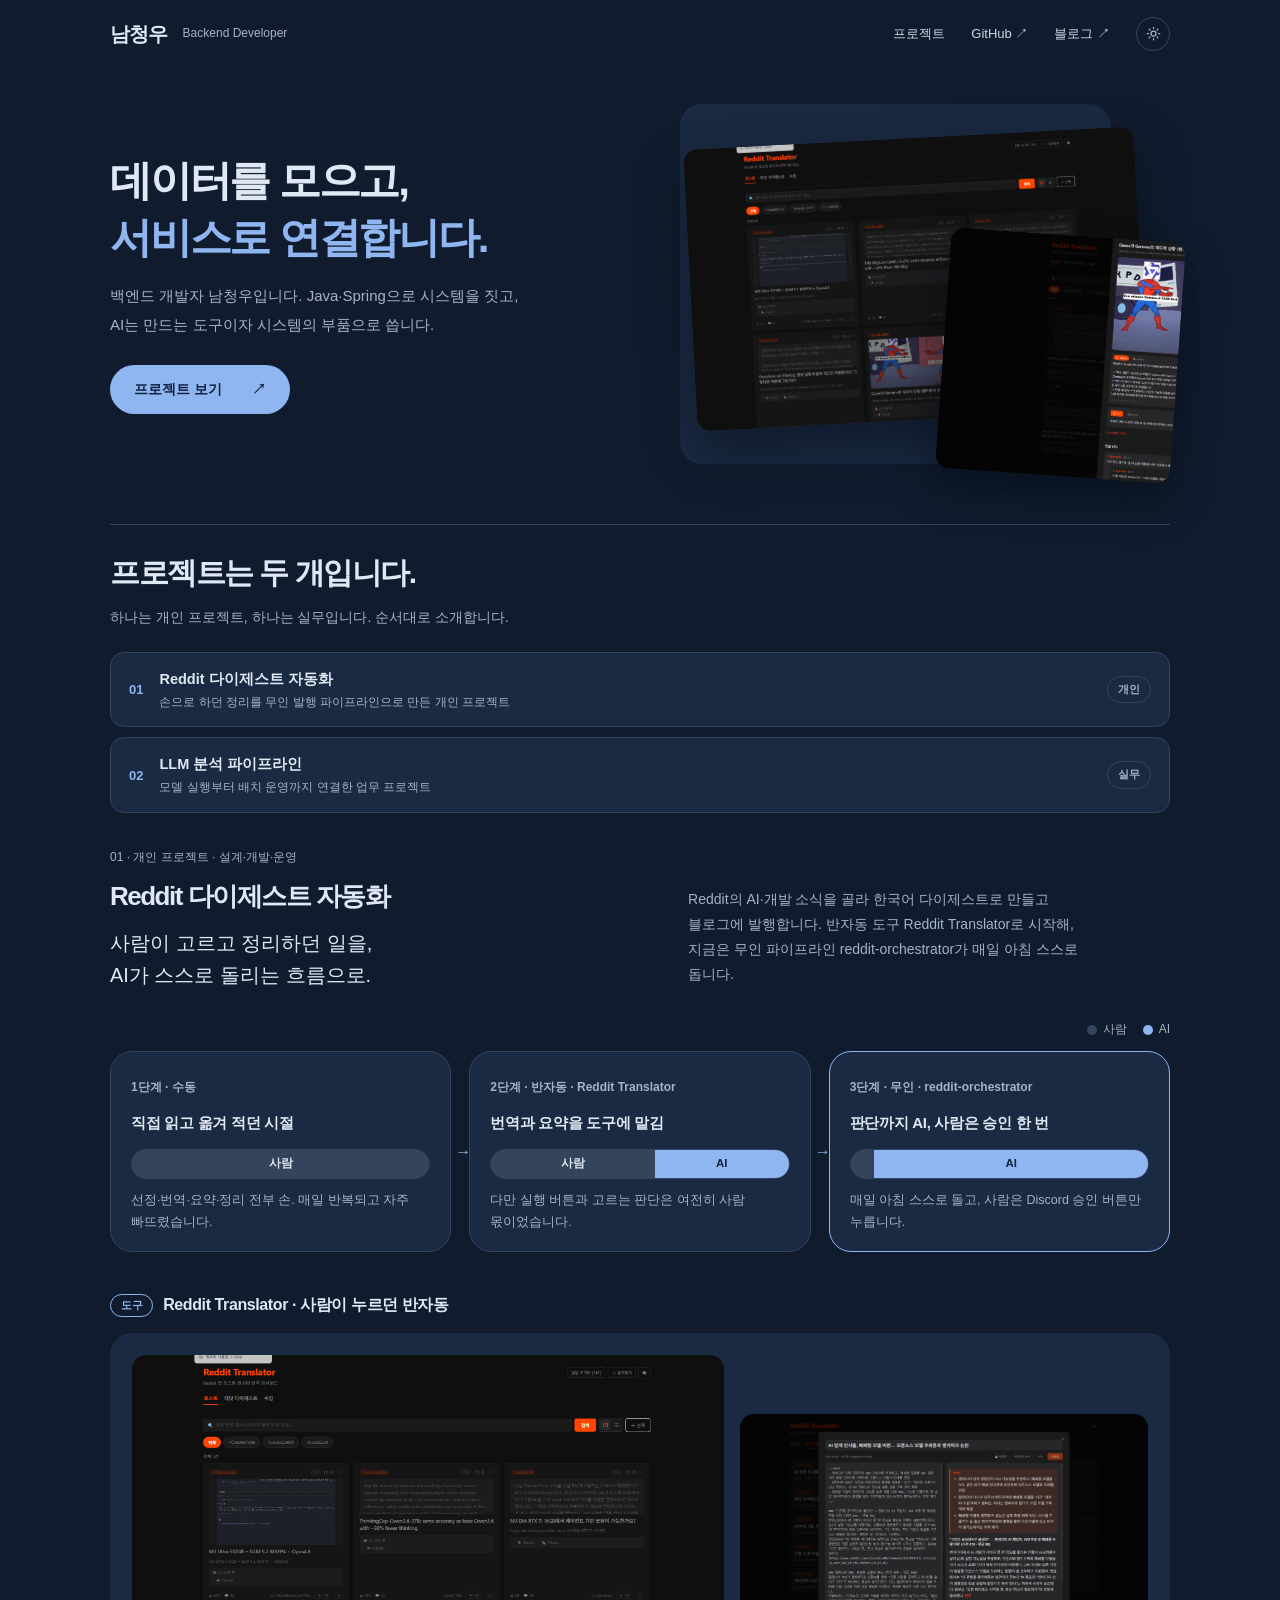
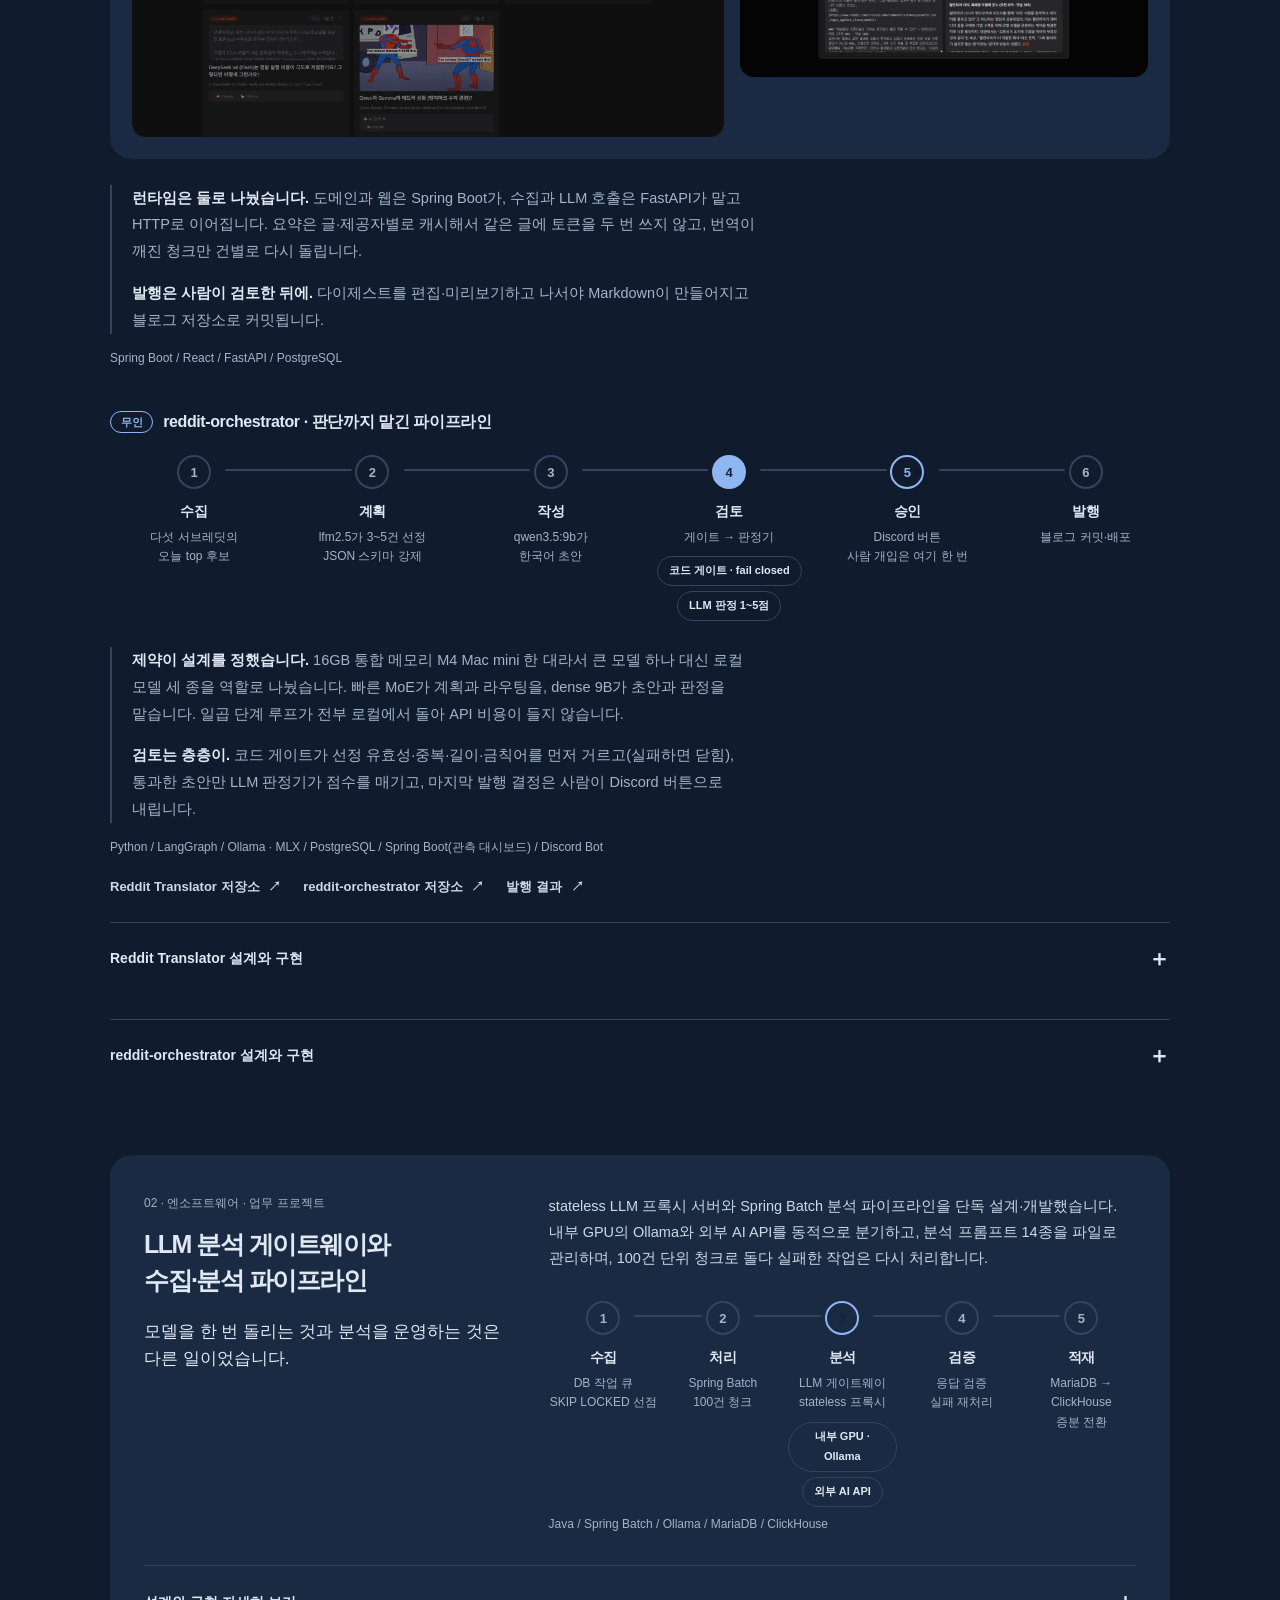
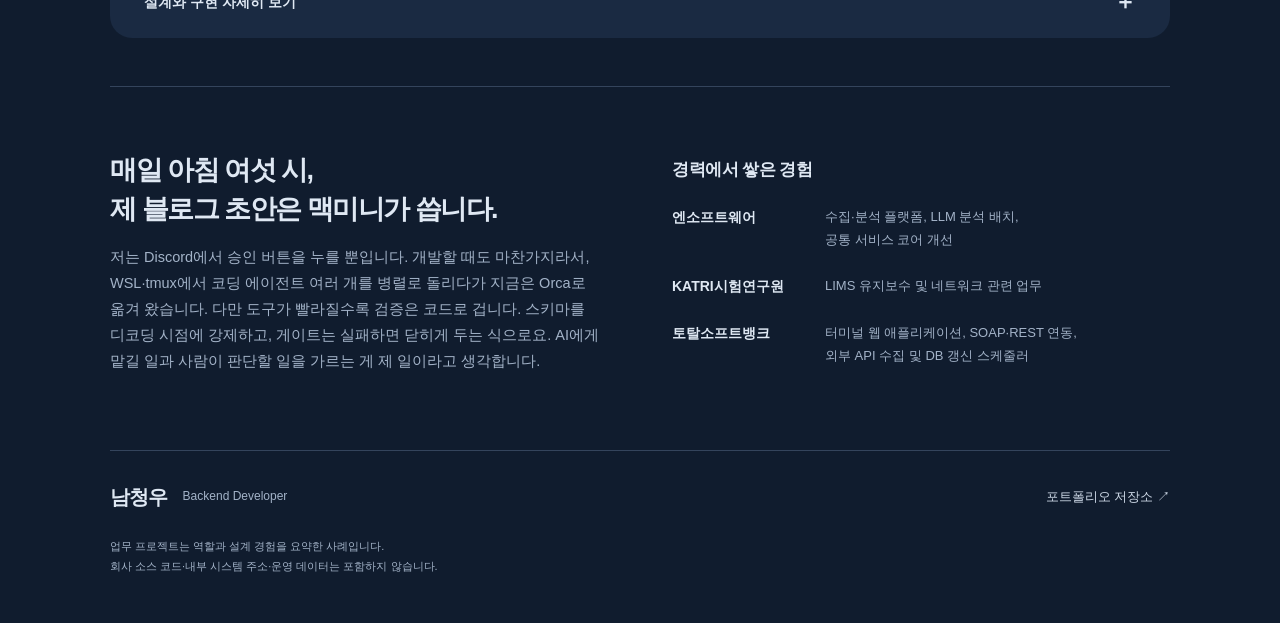
==== commit d9537759: "Restructure as two clearly numbered projects The Reddit story was split across two articles, so the " ====
--- a/index.html
+++ b/index.html
@@ -16,23 +16,24 @@
 <a class="hero-visual" href="#reddit" aria-label="Reddit Translator 프로젝트 보기"><img src="assets/reddit-posts.png" width="1600" height="1000" alt="직접 개발한 Reddit Translator의 게시글 목록 화면" fetchpriority="high"><img class="hero-detail" src="assets/reddit-detail.png" width="1100" height="900" alt="Reddit 게시글의 번역과 AI 요약 상세 화면"></a>
 </section>
 <section id="projects" class="projects wrap">
-<div class="work-heading"><h2>직접 만든 것들.</h2><p>개인 도구부터 업무 시스템까지, 해결한 문제와 설계의 선택을 소개합니다.</p></div>
+<div class="work-heading"><h2>프로젝트는 두 개입니다.</h2><p>하나는 개인 프로젝트, 하나는 실무입니다. 순서대로 소개합니다.</p><ol class="toc"><li><a href="#reddit"><b>01</b><span><strong>Reddit 다이제스트 자동화</strong><small>손으로 하던 정리를 무인 발행 파이프라인으로 만든 개인 프로젝트</small></span><em>개인</em></a></li><li><a href="#analysis"><b>02</b><span><strong>LLM 분석 파이프라인</strong><small>모델 실행부터 배치 운영까지 연결한 업무 프로젝트</small></span><em>실무</em></a></li></ol></div>
 <article id="reddit" class="reddit project">
-<div class="project-title"><div><p class="project-kind">개인 프로젝트 · 설계·개발·운영</p><h3>Reddit Translator</h3><p class="project-intro">읽고 싶은 AI 소식이<br>내가 정리한 글이 되기까지.</p></div><p class="project-description">관심 있는 게시글과 댓글을 수집하고 번역·요약합니다. 선택한 자료는 다이제스트로 편집해 블로그에 발행합니다.</p></div>
+<div class="project-title"><div><p class="project-kind">01 · 개인 프로젝트 · 설계·개발·운영</p><h3>Reddit 다이제스트 자동화</h3><p class="project-intro">사람이 고르고 정리하던 일을,<br>AI가 스스로 돌리는 흐름으로.</p></div><p class="project-description">Reddit의 AI·개발 소식을 골라 한국어 다이제스트로 만들고 블로그에 발행합니다. 반자동 도구 Reddit Translator로 시작해, 지금은 무인 파이프라인 reddit-orchestrator가 매일 아침 스스로 돕니다.</p></div>
+<div class="evo" aria-label="수작업에서 무인 운영까지, 단계별 사람과 AI의 분담"><div class="evo-legend" aria-hidden="true"><span class="l-h"><i></i>사람</span><span class="l-ai"><i></i>AI</span></div><div class="evo-grid"><div class="evo-step"><span class="evo-badge">1단계 · 수동</span><strong>직접 읽고 옮겨 적던 시절</strong><div class="evo-bar" role="img" aria-label="사람이 전부, AI 없음"><b style="flex:100">사람</b></div><p>선정·번역·요약·정리 전부 손. 매일 반복되고 자주 빠뜨렸습니다.</p></div><div class="evo-step"><span class="evo-badge">2단계 · 반자동 · Reddit Translator</span><strong>번역과 요약을 도구에 맡김</strong><div class="evo-bar" role="img" aria-label="사람 절반, AI 절반"><b style="flex:55">사람</b><i style="flex:45">AI</i></div><p>다만 실행 버튼과 고르는 판단은 여전히 사람 몫이었습니다.</p></div><div class="evo-step evo-step--key"><span class="evo-badge">3단계 · 무인 · reddit-orchestrator</span><strong>판단까지 AI, 사람은 승인 한 번</strong><div class="evo-bar" role="img" aria-label="AI가 대부분, 사람은 승인만"><b style="flex:8" aria-hidden="true"></b><i style="flex:92">AI</i></div><p>매일 아침 스스로 돌고, 사람은 Discord 승인 버튼만 누릅니다.</p></div></div></div>
+<h4 class="stage-h"><span>도구</span>Reddit Translator · 사람이 누르던 반자동</h4>
 <div class="gallery"><button class="image-open main-shot" data-image="assets/reddit-posts.png" data-caption="Reddit Translator · 게시글 목록" aria-label="게시글 목록 화면 크게 보기"><img src="assets/reddit-posts.png" width="1600" height="1000" alt="게시글 검색, 필터와 AI 요약을 제공하는 목록" loading="lazy"></button><button class="image-open editor-shot" data-image="assets/reddit-editor.png" data-caption="Reddit Translator · 다이제스트 편집" aria-label="다이제스트 편집 화면 크게 보기"><img src="assets/reddit-editor.png" width="1600" height="1000" alt="다이제스트 마크다운 편집과 미리보기 화면" loading="lazy"></button></div>
-<div class="project-bottom"><p class="tech">Spring Boot / React / FastAPI / PostgreSQL</p><div class="text-links"><a href="https://github.com/malgcheong/reddit-translator">공개 소스 코드 <span aria-hidden="true">↗</span></a><a href="https://github.com/malgcheong/reddit-translator/blob/main/ARCHITECTURE.md">구조 상세 <span aria-hidden="true">↗</span></a><a href="https://malgcheong.github.io">발행 결과 <span aria-hidden="true">↗</span></a></div></div>
-<div class="notes"><p><strong>런타임은 둘로 나눴습니다.</strong> 도메인과 웹은 Spring Boot가, 수집과 LLM 호출은 FastAPI가 맡고 HTTP로 이어집니다. 요약은 글·제공자별로 캐시해서 같은 글에 토큰을 두 번 쓰지 않고, 번역이 깨진 청크만 건별로 다시 돌립니다.</p><p><strong>발행은 사람이 검토한 뒤에.</strong> 다이제스트를 편집·미리보기하고 나서야 Markdown이 만들어지고 블로그 저장소로 커밋됩니다.</p></div><details class="case-details"><summary>설계와 구현 자세히 보기<span aria-hidden="true">＋</span></summary><div class="details-content"><div class="detail-intro"><section><h4>문제</h4><p>영문 게시글과 댓글을 매번 찾아 읽고 번역하는 과정을 줄이고, 읽은 자료를 다시 활용할 수 있는 개인 도구가 필요했습니다.</p></section><section><h4>담당 역할</h4><p>수집·번역·요약 엔진, 웹 UI, 데이터 저장, 다이제스트 편집 및 블로그 발행 흐름을 직접 설계·개발했습니다.</p></section></div><section><h4>런타임의 역할 분리</h4><p>웹·도메인 기능은 Spring Boot, 수집·LLM 처리는 FastAPI로 나누고 HTTP로 연결했습니다. 공유 DB에서도 수집 테이블과 요약 캐시의 관리 주체를 구분했습니다.</p></section><section><h4>반복 호출과 실패 비용 줄이기</h4><p>게시글 ID와 제공자별 요약 캐시를 적용했습니다. 댓글은 15개씩 번역하고, JSON 형식이 깨진 청크만 건별 번역으로 재처리합니다.</p></section><section><h4>사람의 검토를 포함한 발행</h4><p>다이제스트 편집·미리보기 후 발행하면 Astro 저장소에 Markdown을 작성하고 commit·push합니다. 이후 GitHub Actions가 블로그를 배포합니다.</p></section><section><h4>결과</h4><p>수집 → 번역 → 요약 → 편집 → 발행까지 연결해 개인적으로 사용하고 있습니다. 실제 발행 결과는 기술 블로그에서 확인할 수 있습니다.</p></section><section><h4>설계에서 고려한 점</h4><p>개인용 도구의 규모에 맞춰 수집 작업은 전역 락으로 직렬화했습니다. 자동 수집 스케줄러 대신 사용자가 수집을 요청하고 발행 전에 내용을 검토합니다.</p></section></div></details>
-</article>
-<article id="orchestrator" class="orchestrator project">
-<div class="project-title"><div><p class="project-kind">개인 프로젝트 · Reddit Translator의 진화</p><h3>reddit-orchestrator</h3><p class="project-intro">사람이 고르고 정리하던 일을,<br>AI가 스스로 돌리는 흐름으로.</p></div><p class="project-description">Reddit Translator가 자동화한 수집·번역·요약을 이어받아, 선정부터 검토·발행까지의 판단을 AI에게 맡긴 무인 파이프라인입니다. 사람은 Discord에서 승인만 누릅니다.</p></div>
-<div class="evo" aria-label="수작업에서 무인 운영까지, 단계별 사람과 AI의 분담"><div class="evo-legend" aria-hidden="true"><span class="l-h"><i></i>사람</span><span class="l-ai"><i></i>AI</span></div><div class="evo-grid"><div class="evo-step"><span class="evo-badge">1단계 · 수동</span><strong>직접 읽고 옮겨 적던 시절</strong><div class="evo-bar" role="img" aria-label="사람이 전부, AI 없음"><b style="flex:100">사람</b></div><p>선정·번역·요약·정리 전부 손. 매일 반복되고 자주 빠뜨렸습니다.</p></div><div class="evo-step"><span class="evo-badge">2단계 · 반자동 · Reddit Translator</span><strong>번역과 요약을 도구에 맡김</strong><div class="evo-bar" role="img" aria-label="사람 절반, AI 절반"><b style="flex:55">사람</b><i style="flex:45">AI</i></div><p>다만 실행 버튼과 고르는 판단은 여전히 사람 몫이었습니다.</p></div><div class="evo-step evo-step--key"><span class="evo-badge">3단계 · 무인 · reddit-orchestrator</span><strong>판단까지 AI, 사람은 승인 한 번</strong><div class="evo-bar" role="img" aria-label="AI가 대부분, 사람은 승인만"><b style="flex:8" aria-hidden="true"></b><i style="flex:92">AI</i></div><p>매일 아침 스스로 돌고, 사람은 Discord 승인 버튼만 누릅니다.</p></div></div></div>
+<div class="notes"><p><strong>런타임은 둘로 나눴습니다.</strong> 도메인과 웹은 Spring Boot가, 수집과 LLM 호출은 FastAPI가 맡고 HTTP로 이어집니다. 요약은 글·제공자별로 캐시해서 같은 글에 토큰을 두 번 쓰지 않고, 번역이 깨진 청크만 건별로 다시 돌립니다.</p><p><strong>발행은 사람이 검토한 뒤에.</strong> 다이제스트를 편집·미리보기하고 나서야 Markdown이 만들어지고 블로그 저장소로 커밋됩니다.</p></div>
+<p class="stage-tech">Spring Boot / React / FastAPI / PostgreSQL</p>
+<h4 class="stage-h" id="orchestrator"><span>무인</span>reddit-orchestrator · 판단까지 맡긴 파이프라인</h4>
+<ol class="pipe" aria-label="reddit-orchestrator 자동 실행 루프, 여섯 단계"><li><strong>수집</strong><small>다섯 서브레딧의<br>오늘 top 후보</small></li><li><strong>계획</strong><small>lfm2.5가 3~5건 선정<br>JSON 스키마 강제</small></li><li><strong>작성</strong><small>qwen3.5:9b가<br>한국어 초안</small></li><li class="pipe-key"><strong>검토</strong><small>게이트 → 판정기</small><div class="pipe-chips"><span>코드 게이트 · fail closed</span><span>LLM 판정 1~5점</span></div></li><li class="pipe-human"><strong>승인</strong><small>Discord 버튼<br>사람 개입은 여기 한 번</small></li><li><strong>발행</strong><small>블로그 커밋·배포</small></li></ol>
 <div class="notes"><p><strong>제약이 설계를 정했습니다.</strong> 16GB 통합 메모리 M4 Mac mini 한 대라서 큰 모델 하나 대신 로컬 모델 세 종을 역할로 나눴습니다. 빠른 MoE가 계획과 라우팅을, dense 9B가 초안과 판정을 맡습니다. 일곱 단계 루프가 전부 로컬에서 돌아 API 비용이 들지 않습니다.</p><p><strong>검토는 층층이.</strong> 코드 게이트가 선정 유효성·중복·길이·금칙어를 먼저 거르고(실패하면 닫힘), 통과한 초안만 LLM 판정기가 점수를 매기고, 마지막 발행 결정은 사람이 Discord 버튼으로 내립니다.</p></div>
-<ol class="pipe" aria-label="reddit-orchestrator 자동 실행 루프, 여섯 단계"><li><strong>수집</strong><small>다섯 서브레딧의<br>오늘 top 후보</small></li><li><strong>계획</strong><small>lfm2.5가 3~5건 선정<br>JSON 스키마 강제</small></li><li><strong>작성</strong><small>qwen3.5:9b가<br>한국어 초안</small></li><li class="pipe-key"><strong>검토</strong><small>게이트 → 판정기</small><div class="pipe-chips"><span>코드 게이트 · fail closed</span><span>LLM 판정 1~5점</span></div></li><li class="pipe-human"><strong>승인</strong><small>Discord 버튼<br>사람 개입은 여기 한 번</small></li><li><strong>발행</strong><small>블로그 커밋·배포</small></li></ol>
-<div class="project-bottom"><p class="tech">Python / LangGraph / Ollama · MLX / PostgreSQL / Spring Boot(대시보드) / Discord Bot</p><div class="text-links"><a href="https://github.com/malgcheong/reddit-translator">전신 프로젝트: Reddit Translator <span aria-hidden="true">↗</span></a></div></div>
-<details class="case-details"><summary>설계와 구현 자세히 보기<span aria-hidden="true">＋</span></summary><div class="details-content"><div class="detail-intro"><section><h4>문제</h4><p>Reddit Translator는 수집·번역·요약을 도구로 묶었지만, 어떤 글을 다룰지 고르고 발행 여부를 정하는 판단과 실행 시점은 여전히 사람이 버튼을 눌러야 했습니다. 이 반복되는 판단을 사람의 개입을 최소화한 상태로 자동화하는 것이 목표였습니다.</p></section><section><h4>담당 역할</h4><p>수집·계획·작성·검토·판정·승인·발행으로 이어지는 7단계 무인 루프를 LangGraph로 단독 설계·개발했습니다. 로컬 모델 구성, 코드 게이트, 상태 체크포인트, Discord 승인 흐름, 운영 대시보드까지 담당했습니다.</p></section></div><section><h4>LangGraph로 짠 상태 기반 루프</h4><p>LangGraph의 StateGraph로 7개 노드(collect, plan, execute, gate, judge, approve, publish)를 정의했습니다. 초심자를 위해 풀어 쓰면, LangGraph는 각 단계를 노드로 놓고 하나의 상태(state) 객체를 노드에서 노드로 넘기며 순서와 분기를 관리하는 도구입니다. 상태는 OrchestratorState라는 타입 정의로, 수집한 글·계획·초안·게이트 결과·판정 결과·승인·발행 정보를 담습니다. 여기에 steps 필드는 operator.add 리듀서를 써서 각 노드가 남긴 기록(단계·모델·백엔드·토큰·지연·판정)을 자동으로 이어 붙여 근거 기록으로 쌓습니다. 조건부 엣지로 수집 이후, 게이트 이후, 승인 이후의 진행 방향을 상태 값에 따라 나눕니다.</p></section><section><h4>역할로 나눈 로컬 모델</h4><p>16GB 통합 메모리라는 제약 아래, 큰 모델 하나 대신 역할별 작은 모델 세 종으로 나눴습니다. 라우터·계획·추출은 lfm2.5:8b(MoE, 활성 약 1.5B), 초안·판정 같은 품질 작업은 qwen3.5:9b(dense), 병렬·분류 같은 가벼운 작업은 qwen3.5:4b(dense)가 맡습니다. 운영은 Ollama(GGUF), 벤치마크는 MLX로 이중 백엔드를 두고 같은 16GB 위에서 돌립니다. 워커 노드는 think=False로 두어 추론 토큰이 아니라 결과 자체를 받도록 했습니다.</p></section><section><h4>코드 게이트 먼저, 판정기는 그다음</h4><p>초안이 나오면 선정한 글의 존재·중복·길이·금칙어를 코드로 먼저 검사합니다. 이 게이트는 문제가 있으면 닫히도록(fail closed) 설계해, 나쁜 초안에 판정기 토큰을 쓰기 전에 걸러냅니다. 통과한 초안만 qwen3.5:9b 판정기가 정확성·비중복·가독성을 1-5점과 확신도 0-1로 평가합니다. Ollama의 format 필드로 JSON 스키마 기반 constrained decoding을 걸어 형식을 디코딩 시점에 강제합니다.</p></section><section><h4>멈췄다 이어지는 승인 흐름</h4><p>체크포인터로 PostgresSaver를 써서 그래프 상태를 Postgres에 저장합니다. 승인 노드에서 interrupt()를 호출하면 그래프는 그 지점에 상태를 저장한 채 멈추고, Discord 봇 버튼이나 resume CLI가 결정을 전달하면 Command(resume=...)로 멈춘 지점부터 이어집니다. 덕분에 실행 중간에 프로세스가 재시작되어도 진행 상태가 살아남습니다. --no-db 모드에서는 메모리 체크포인터를 씁니다.</p></section><section><h4>근거를 남기는 운영 대시보드</h4><p>Spring Boot 기반 /orchestra 대시보드(Java 21)를 붙여 같은 Postgres를 읽기 전용으로 조회합니다. 실행 목록, 단계별 지연·토큰·판정, 모델별 성공률과 판정 점수 평균을 보여주고, 각 실행을 눌러 단계별 근거로 들어갈 수 있습니다.</p></section><section><h4>결과</h4><p>M4 Mac mini 16GB에서 수집부터 발행까지 전체 루프가 로컬 모델로 동작하고, 구조화 출력이 강제되며 Postgres 체크포인트가 유지됩니다. 승인 단계에서 그래프가 멈춰 Discord 미리보기를 보내고, CLI와 Discord 버튼 양쪽으로 재개됩니다. 다이제스트는 블로그 저장소에 Fuwari 글로 커밋되며, main 푸시는 기본 꺼짐으로 두었습니다. 핵심 단계는 전부 로컬 실행이라 API 비용은 0원입니다.</p></section><section><h4>설계에서 고려한 점</h4><p>구조화 출력은 형식을 강제할 뿐 내용의 정확성까지 보장하지 않습니다. 그래서 코드 게이트로 선정 유효성·중복·길이·금칙어를 먼저 닫고, LLM 판정기로 내용 품질을 점수화하며, 마지막으로 사람이 Discord에서 승인하는 계층형 검토를 뒀습니다. 모델 크기가 아니라 역할 분리·스키마 강제·단계별 판단이 신뢰성을 만든다는 판단입니다.</p></section></div></details>
+<p class="stage-tech">Python / LangGraph / Ollama · MLX / PostgreSQL / Spring Boot(관측 대시보드) / Discord Bot</p>
+<div class="project-bottom"><div class="text-links"><a href="https://github.com/malgcheong/reddit-translator">Reddit Translator 저장소 <span aria-hidden="true">↗</span></a><a href="https://github.com/malgcheong/reddit-orchestrator">reddit-orchestrator 저장소 <span aria-hidden="true">↗</span></a><a href="https://malgcheong.github.io">발행 결과 <span aria-hidden="true">↗</span></a></div></div>
+<details class="case-details"><summary>Reddit Translator 설계와 구현<span aria-hidden="true">＋</span></summary><div class="details-content"><div class="detail-intro"><section><h4>문제</h4><p>영문 게시글과 댓글을 매번 찾아 읽고 번역하는 과정을 줄이고, 읽은 자료를 다시 활용할 수 있는 개인 도구가 필요했습니다.</p></section><section><h4>담당 역할</h4><p>수집·번역·요약 엔진, 웹 UI, 데이터 저장, 다이제스트 편집 및 블로그 발행 흐름을 직접 설계·개발했습니다.</p></section></div><section><h4>런타임의 역할 분리</h4><p>웹·도메인 기능은 Spring Boot, 수집·LLM 처리는 FastAPI로 나누고 HTTP로 연결했습니다. 공유 DB에서도 수집 테이블과 요약 캐시의 관리 주체를 구분했습니다.</p></section><section><h4>반복 호출과 실패 비용 줄이기</h4><p>게시글 ID와 제공자별 요약 캐시를 적용했습니다. 댓글은 15개씩 번역하고, JSON 형식이 깨진 청크만 건별 번역으로 재처리합니다.</p></section><section><h4>사람의 검토를 포함한 발행</h4><p>다이제스트 편집·미리보기 후 발행하면 Astro 저장소에 Markdown을 작성하고 commit·push합니다. 이후 GitHub Actions가 블로그를 배포합니다.</p></section><section><h4>결과</h4><p>수집 → 번역 → 요약 → 편집 → 발행까지 연결해 개인적으로 사용하고 있습니다. 실제 발행 결과는 기술 블로그에서 확인할 수 있습니다.</p></section><section><h4>설계에서 고려한 점</h4><p>개인용 도구의 규모에 맞춰 수집 작업은 전역 락으로 직렬화했습니다. 자동 수집 스케줄러 대신 사용자가 수집을 요청하고 발행 전에 내용을 검토합니다.</p></section></div></details>
+<details class="case-details"><summary>reddit-orchestrator 설계와 구현<span aria-hidden="true">＋</span></summary><div class="details-content"><div class="detail-intro"><section><h4>문제</h4><p>Reddit Translator는 수집·번역·요약을 도구로 묶었지만, 어떤 글을 다룰지 고르고 발행 여부를 정하는 판단과 실행 시점은 여전히 사람이 버튼을 눌러야 했습니다. 이 반복되는 판단을 사람의 개입을 최소화한 상태로 자동화하는 것이 목표였습니다.</p></section><section><h4>담당 역할</h4><p>수집·계획·작성·검토·판정·승인·발행으로 이어지는 7단계 무인 루프를 LangGraph로 단독 설계·개발했습니다. 로컬 모델 구성, 코드 게이트, 상태 체크포인트, Discord 승인 흐름, 운영 대시보드까지 담당했습니다.</p></section></div><section><h4>LangGraph로 짠 상태 기반 루프</h4><p>LangGraph의 StateGraph로 7개 노드(collect, plan, execute, gate, judge, approve, publish)를 정의했습니다. 초심자를 위해 풀어 쓰면, LangGraph는 각 단계를 노드로 놓고 하나의 상태(state) 객체를 노드에서 노드로 넘기며 순서와 분기를 관리하는 도구입니다. 상태는 OrchestratorState라는 타입 정의로, 수집한 글·계획·초안·게이트 결과·판정 결과·승인·발행 정보를 담습니다. 여기에 steps 필드는 operator.add 리듀서를 써서 각 노드가 남긴 기록(단계·모델·백엔드·토큰·지연·판정)을 자동으로 이어 붙여 근거 기록으로 쌓습니다. 조건부 엣지로 수집 이후, 게이트 이후, 승인 이후의 진행 방향을 상태 값에 따라 나눕니다.</p></section><section><h4>역할로 나눈 로컬 모델</h4><p>16GB 통합 메모리라는 제약 아래, 큰 모델 하나 대신 역할별 작은 모델 세 종으로 나눴습니다. 라우터·계획·추출은 lfm2.5:8b(MoE, 활성 약 1.5B), 초안·판정 같은 품질 작업은 qwen3.5:9b(dense), 병렬·분류 같은 가벼운 작업은 qwen3.5:4b(dense)가 맡습니다. 운영은 Ollama(GGUF), 벤치마크는 MLX로 이중 백엔드를 두고 같은 16GB 위에서 돌립니다. 워커 노드는 think=False로 두어 추론 토큰이 아니라 결과 자체를 받도록 했습니다.</p></section><section><h4>코드 게이트 먼저, 판정기는 그다음</h4><p>초안이 나오면 선정한 글의 존재·중복·길이·금칙어를 코드로 먼저 검사합니다. 이 게이트는 문제가 있으면 닫히도록(fail closed) 설계해, 나쁜 초안에 판정기 토큰을 쓰기 전에 걸러냅니다. 통과한 초안만 qwen3.5:9b 판정기가 정확성·비중복·가독성을 1-5점과 확신도 0-1로 평가합니다. Ollama의 format 필드로 JSON 스키마 기반 constrained decoding을 걸어 형식을 디코딩 시점에 강제합니다.</p></section><section><h4>멈췄다 이어지는 승인 흐름</h4><p>체크포인터로 PostgresSaver를 써서 그래프 상태를 Postgres에 저장합니다. 승인 노드에서 interrupt()를 호출하면 그래프는 그 지점에 상태를 저장한 채 멈추고, Discord 봇 버튼이나 resume CLI가 결정을 전달하면 Command(resume=...)로 멈춘 지점부터 이어집니다. 덕분에 실행 중간에 프로세스가 재시작되어도 진행 상태가 살아남습니다. --no-db 모드에서는 메모리 체크포인터를 씁니다.</p></section><section><h4>근거를 남기는 운영 대시보드</h4><p>Spring Boot 기반 /orchestra 대시보드(Java 21)를 붙여 같은 Postgres를 읽기 전용으로 조회합니다. 실행 목록, 단계별 지연·토큰·판정, 모델별 성공률과 판정 점수 평균을 보여주고, 각 실행을 눌러 단계별 근거로 들어갈 수 있습니다.</p></section><section><h4>결과</h4><p>M4 Mac mini 16GB에서 수집부터 발행까지 전체 루프가 로컬 모델로 동작하고, 구조화 출력이 강제되며 Postgres 체크포인트가 유지됩니다. 승인 단계에서 그래프가 멈춰 Discord 미리보기를 보내고, CLI와 Discord 버튼 양쪽으로 재개됩니다. 다이제스트는 블로그 저장소에 Fuwari 글로 커밋되며, main 푸시는 기본 꺼짐으로 두었습니다. 핵심 단계는 전부 로컬 실행이라 API 비용은 0원입니다.</p></section><section><h4>설계에서 고려한 점</h4><p>구조화 출력은 형식을 강제할 뿐 내용의 정확성까지 보장하지 않습니다. 그래서 코드 게이트로 선정 유효성·중복·길이·금칙어를 먼저 닫고, LLM 판정기로 내용 품질을 점수화하며, 마지막으로 사람이 Discord에서 승인하는 계층형 검토를 뒀습니다. 모델 크기가 아니라 역할 분리·스키마 강제·단계별 판단이 신뢰성을 만든다는 판단입니다.</p></section></div></details>
 </article>
 <article id="analysis" class="analysis project">
-<div class="analysis-heading"><p class="project-kind">엔소프트웨어 · 업무 프로젝트</p><h3>LLM 분석 게이트웨이와<br>수집·분석 파이프라인</h3><p class="project-intro">모델을 한 번 돌리는 것과 분석을 운영하는 것은 다른 일이었습니다.</p></div>
+<div class="analysis-heading"><p class="project-kind">02 · 엔소프트웨어 · 업무 프로젝트</p><h3>LLM 분석 게이트웨이와<br>수집·분석 파이프라인</h3><p class="project-intro">모델을 한 번 돌리는 것과 분석을 운영하는 것은 다른 일이었습니다.</p></div>
 <div class="analysis-body"><p>stateless LLM 프록시 서버와 Spring Batch 분석 파이프라인을 단독 설계·개발했습니다. 내부 GPU의 Ollama와 외부 AI API를 동적으로 분기하고, 분석 프롬프트 14종을 파일로 관리하며, 100건 단위 청크로 돌다 실패한 작업은 다시 처리합니다.</p><ol class="pipe" style="--steps:5" aria-label="분석 파이프라인, 다섯 단계"><li><strong>수집</strong><small>DB 작업 큐<br>SKIP LOCKED 선점</small></li><li><strong>처리</strong><small>Spring Batch<br>100건 청크</small></li><li class="pipe-key"><strong>분석</strong><small>LLM 게이트웨이<br>stateless 프록시</small><div class="pipe-chips"><span>내부 GPU · Ollama</span><span>외부 AI API</span></div></li><li><strong>검증</strong><small>응답 검증<br>실패 재처리</small></li><li><strong>적재</strong><small>MariaDB → ClickHouse<br>증분 전환</small></li></ol><p class="tech">Java / Spring Batch / Ollama / MariaDB / ClickHouse</p></div><details class="case-details"><summary>설계와 구현 자세히 보기<span aria-hidden="true">＋</span></summary><div class="details-content"><div class="detail-intro"><section><h4>문제</h4><p>수집 데이터의 키워드·감정·요약 분석을 배치로 처리하면서 모델 실행 환경, 응답 형식, 중복 실행과 실패 재처리를 함께 관리해야 했습니다.</p></section><section><h4>담당 역할</h4><p>stateless LLM 프록시 서버와 Spring Batch 분석 파이프라인을 단독 설계·개발했습니다. 수집 엔진의 분산 처리와 운영 안정화도 담당했습니다.</p></section></div><section><h4>모델 호출과 배치 상태 분리</h4><p>내부 GPU의 Ollama와 외부 AI API를 동적으로 분기하도록 구성했습니다. 분석 유형별 시스템 프롬프트 14종을 파일로 관리하고 Ollama 호출에 JSON Schema 기반 constrained decoding을 적용했습니다.</p></section><section><h4>실행 환경에 맞춘 모델 구성</h4><p>Gemma 4 26B(MoE), gpt-oss 120B 등 모델을 GPU 메모리 조건에 맞춰 선정하고 양자화·Modelfile·num_ctx를 조정했습니다.</p></section><section><h4>반복 실행 가능한 배치</h4><p>100건 단위 청크와 병렬 디스패치, DB 기반 동적 잡 스케줄링을 구성했습니다. 모드별 실행 락으로 중복 진입을 막고 실패 재처리와 잔존 잡 정리를 적용했습니다.</p></section><section><h4>다중 워커의 작업 분배</h4><p>DB 작업 큐와 FOR UPDATE SKIP LOCKED 기반 작업 선점 구조를 개선했습니다. 트랜잭션 격리수준을 READ_COMMITTED로 조정하고 MariaDB → ClickHouse 적재를 증분 처리로 전환했습니다.</p></section><section><h4>결과</h4><p>로컬 모델 실행부터 분석 배치와 데이터 적재까지 연결하고, 운영 중 실패한 작업을 다시 처리할 수 있는 구조를 마련했습니다.</p></section><section><h4>설계에서 고려한 점</h4><p>구조화 출력은 응답 형식 제어에 사용했습니다. 형식이 맞는 응답도 분석 내용의 정확성을 보장하지 않으므로 응답 검증과 실패 처리 흐름을 함께 구성했습니다.</p></section></div></details>
 </article>
 </section>
--- a/style.css
+++ b/style.css
@@ -5,11 +5,14 @@
 /* horizontal pipeline stepper (was a vertical box stack) */
 .pipe{list-style:none;padding:0;margin:30px 0 6px;display:grid;grid-template-columns:repeat(var(--steps,6),1fr);gap:0 10px;counter-reset:st}.pipe li{position:relative;text-align:center;counter-increment:st;min-width:0}.pipe li:before{content:counter(st);display:inline-flex;align-items:center;justify-content:center;width:30px;height:30px;border-radius:50%;background:var(--bg);border:2px solid var(--line);font-size:13px;font-weight:700;color:var(--muted);position:relative;z-index:1;margin-bottom:10px}.pipe li+li:after{content:"";position:absolute;top:14px;left:calc(-50% + 21px);width:calc(100% - 42px);height:2px;border-radius:2px;background:var(--line)}.pipe strong{display:block;font-size:14px;color:var(--ink);letter-spacing:-.3px}.pipe small{display:block;font-size:12px;line-height:1.65;color:var(--muted);margin-top:3px}.pipe .pipe-key:before{background:var(--accent);border-color:var(--accent);color:var(--button-text)}.pipe .pipe-human:before{border-color:var(--accent);color:var(--accent)}.pipe-chips{display:flex;flex-wrap:wrap;gap:5px;justify-content:center;margin-top:9px}.pipe-chips span{font-size:11px;font-weight:600;color:var(--ink);background:var(--bg);border:1px solid var(--line);border-radius:999px;padding:4px 11px}
 .analysis{margin-top:64px;padding:38px 34px 0;background:var(--surface);border-radius:var(--radius-lg);display:grid;grid-template-columns:.85fr 1.4fr;gap:30px 48px}.analysis-heading h3{font-size:25px;line-height:1.45}.analysis-heading .project-intro{font-size:17px;margin-top:20px}.analysis-body>p:first-child{font-size:14.5px;margin:0 0 20px}.analysis .pipe-chips span,.analysis .pipe li:before{background:var(--surface)}.analysis .case-details{grid-column:1/-1;margin-top:0}
+/* project index + stage subheads inside the merged project */
+.toc{list-style:none;padding:0;margin:22px 0 0;display:grid;gap:10px;counter-reset:none}.toc a{display:flex;align-items:center;gap:16px;background:var(--surface);border:1px solid var(--line);border-radius:var(--radius);padding:13px 18px;transition:border-color .2s,transform .2s}.toc a:hover{border-color:var(--accent);transform:translateX(4px)}.toc b{font-size:13px;color:var(--accent);font-weight:800}.toc span{flex:1;min-width:0}.toc strong{display:block;font-size:14.5px;color:var(--ink)}.toc small{display:block;font-size:12px;color:var(--muted)}.toc em{font-style:normal;font-size:11px;font-weight:700;color:var(--muted);border:1px solid var(--line);border-radius:999px;padding:3px 10px}
+.stage-h{display:flex;align-items:center;gap:10px;font-size:16px;letter-spacing:-.4px;margin:42px 0 0;scroll-margin-top:40px}.stage-h span{font-size:11px;font-weight:700;color:var(--accent);border:1px solid var(--accent);border-radius:999px;padding:3px 10px}.stage-h+.gallery{margin-top:16px}.stage-h+.pipe{margin-top:22px}.stage-tech{font-size:12px;color:var(--muted);margin:14px 0 0}
 /* evolution: three stages with a human/AI share bar */
-.orchestrator{margin-top:64px}.evo{margin:28px 0 4px}.evo-legend{display:flex;gap:16px;justify-content:flex-end;font-size:12px;color:var(--muted);margin-bottom:10px}.evo-legend span{display:inline-flex;align-items:center;gap:6px}.evo-legend i{width:10px;height:10px;border-radius:50%;font-style:normal}.evo-legend .l-h i{background:var(--line)}.evo-legend .l-ai i{background:var(--accent)}.evo-grid{display:grid;grid-template-columns:repeat(3,1fr);gap:18px}.evo-step{position:relative;background:var(--surface);border:1px solid var(--line);border-radius:var(--radius-lg);padding:20px 20px 18px}.evo-step+.evo-step:before{content:"→";position:absolute;left:-15px;top:50%;transform:translateY(-50%);color:var(--accent);font-size:16px;font-weight:700;line-height:1}.evo-step--key{border-color:var(--accent)}.evo-badge{display:inline-block;font-size:12px;font-weight:600;color:var(--muted);margin-bottom:10px}.evo-step strong{display:block;font-size:15px;color:var(--ink);letter-spacing:-.3px}.evo-bar{display:flex;height:30px;border-radius:999px;overflow:hidden;border:1px solid var(--line);margin:13px 0 11px;font-size:11.5px;font-weight:700}.evo-bar b,.evo-bar i{display:flex;align-items:center;justify-content:center;min-width:0;overflow:hidden;white-space:nowrap;font-style:normal}.evo-bar b{background:var(--line);color:var(--ink)}.evo-bar i{background:var(--accent);color:var(--button-text)}.evo-step p{font-size:12.5px;line-height:1.75;color:var(--muted);margin:0}
+.evo{margin:28px 0 4px}.evo-legend{display:flex;gap:16px;justify-content:flex-end;font-size:12px;color:var(--muted);margin-bottom:10px}.evo-legend span{display:inline-flex;align-items:center;gap:6px}.evo-legend i{width:10px;height:10px;border-radius:50%;font-style:normal}.evo-legend .l-h i{background:var(--line)}.evo-legend .l-ai i{background:var(--accent)}.evo-grid{display:grid;grid-template-columns:repeat(3,1fr);gap:18px}.evo-step{position:relative;background:var(--surface);border:1px solid var(--line);border-radius:var(--radius-lg);padding:20px 20px 18px}.evo-step+.evo-step:before{content:"→";position:absolute;left:-15px;top:50%;transform:translateY(-50%);color:var(--accent);font-size:16px;font-weight:700;line-height:1}.evo-step--key{border-color:var(--accent)}.evo-badge{display:inline-block;font-size:12px;font-weight:600;color:var(--muted);margin-bottom:10px}.evo-step strong{display:block;font-size:15px;color:var(--ink);letter-spacing:-.3px}.evo-bar{display:flex;height:30px;border-radius:999px;overflow:hidden;border:1px solid var(--line);margin:13px 0 11px;font-size:11.5px;font-weight:700}.evo-bar b,.evo-bar i{display:flex;align-items:center;justify-content:center;min-width:0;overflow:hidden;white-space:nowrap;font-style:normal}.evo-bar b{background:var(--line);color:var(--ink)}.evo-bar i{background:var(--accent);color:var(--button-text)}.evo-step p{font-size:12.5px;line-height:1.75;color:var(--muted);margin:0}
 .about{display:grid;grid-template-columns:1fr 1fr;gap:64px;padding-block:64px 60px;border-top:1px solid var(--line);margin-top:48px}.about h2{font-size:27px;line-height:1.45}.about>div>p{font-size:14.5px;color:var(--muted);max-width:490px}.experience{padding-top:8px}.experience h3{font-size:17px;letter-spacing:-.5px;margin-bottom:24px}.experience>p{display:grid;grid-template-columns:135px 1fr;gap:18px;margin:0 0 22px}.experience strong{font-size:14px;color:var(--ink)}.experience span{font-size:13px;color:var(--muted)}footer{border-top:1px solid var(--line);padding-block:28px 36px}.footer-top{display:flex;align-items:center;justify-content:space-between}.footer-top>a:last-child{font-size:13px}footer>p{font-size:11px;color:var(--muted);margin-top:22px}.skip{position:absolute;top:-100px}.skip:focus{top:8px;left:20px;background:var(--bg);padding:10px;z-index:5}dialog{width:min(1160px,95vw);max-height:94dvh;padding:18px;border:1px solid var(--line);border-radius:var(--radius-lg);background:var(--bg);color:var(--text)}dialog::backdrop{background:var(--backdrop)}.viewer-top{display:flex;align-items:center;justify-content:space-between;gap:20px;margin-bottom:16px}.viewer-top p{margin:0;font-size:14px}.viewer-top button{background:var(--accent);color:var(--button-text);border:0;padding:8px 20px;border-radius:999px;white-space:nowrap;font-size:13px}dialog img{display:block;width:100%;height:auto;border-radius:var(--radius)}body.viewer-open{overflow:hidden}.enter{animation:enter .65s cubic-bezier(.2,.7,.3,1) both}@keyframes enter{from{opacity:.5;transform:translateY(20px)}to{opacity:1;transform:translateY(0)}}
 @media(max-width:900px){.evo-grid{grid-template-columns:1fr;gap:26px}.evo-step+.evo-step:before{content:"↓";left:50%;top:-22px;transform:translateX(-50%)}.pipe{grid-template-columns:1fr;gap:16px;margin:24px 0 4px}.pipe li{display:grid;grid-template-columns:30px 1fr;column-gap:14px;text-align:left;align-items:start}.pipe li:before{margin-bottom:0;grid-row:1/span 3}.pipe strong,.pipe small{grid-column:2}.pipe-chips{grid-column:2;justify-content:flex-start;margin-top:7px}.pipe li+li:after{left:14px;top:-16px;width:2px;height:14px}}
 @media(max-width:1100px){.wrap{width:calc(100% - 56px)}.hero{gap:24px}.analysis{padding:30px 26px 0;gap:24px;grid-template-columns:1fr}.analysis-heading{display:grid;grid-template-columns:1fr 1fr;column-gap:30px}.analysis-heading .project-kind{grid-column:1/-1}.analysis-heading .project-intro{margin:0}.about{gap:30px 44px}.experience>p{grid-template-columns:1fr;gap:6px}}
-@media(max-width:767px){.wrap{width:calc(100% - 36px)}.site-header{height:62px}.brand{font-size:18px;gap:8px}.site-header .brand span{display:none}nav{gap:16px;font-size:12px}.theme-toggle{width:31px;height:31px}.hero{grid-template-columns:1fr;padding-block:28px 48px;gap:36px}h1{font-size:clamp(27px,6.4vw,42px);letter-spacing:-1.6px}.intro{font-size:14px;margin-bottom:20px}.button{padding:10px 20px;font-size:13px}.hero-visual{width:90%;justify-self:center;padding:22px 0 22px 8px;margin-bottom:12px}.hero-detail{right:-8px}.work-heading{padding-block:24px 30px}h2{font-size:25px}.work-heading>p{font-size:13px}.project-title{grid-template-columns:1fr;gap:13px;margin-bottom:20px}h3{font-size:23px;letter-spacing:-1px}.project-intro{font-size:18px}.project-description{font-size:13.5px}.gallery{grid-template-columns:1fr;padding:14px;gap:14px}.editor-shot{width:83%;justify-self:end}.project-bottom{gap:14px}.text-links{gap:16px;font-size:12px}.tech{font-size:11px}.notes{padding-left:15px;margin:22px 0 2px}.notes p{font-size:13.5px}.details-content{grid-template-columns:1fr;gap:20px}.orchestrator{margin-top:46px}.evo{margin:22px 0 0}.evo-step{padding:17px 17px 15px}.evo-step strong{font-size:14px}.analysis{margin-top:46px;padding:22px 17px 0;gap:22px}.analysis-heading{display:block}.analysis-heading h3{font-size:22px}.analysis-heading .project-intro{font-size:16px;margin-top:16px}.analysis-body>p:first-child{font-size:13.5px}.about{grid-template-columns:1fr;gap:28px;padding-block:46px;margin-top:34px}.about h2{font-size:24px}.about>div>p{font-size:13.5px}.experience>p{grid-template-columns:120px 1fr;gap:10px}.footer-top{align-items:start;gap:20px}.footer-top .brand{flex-direction:column;align-items:start;gap:4px}.footer-top>a:last-child{font-size:12px}dialog{padding:12px}.viewer-top p{font-size:12px}.viewer-top button{padding:7px 14px}.case-details summary{font-size:13px}}
+@media(max-width:767px){.wrap{width:calc(100% - 36px)}.site-header{height:62px}.brand{font-size:18px;gap:8px}.site-header .brand span{display:none}nav{gap:16px;font-size:12px}.theme-toggle{width:31px;height:31px}.hero{grid-template-columns:1fr;padding-block:28px 48px;gap:36px}h1{font-size:clamp(27px,6.4vw,42px);letter-spacing:-1.6px}.intro{font-size:14px;margin-bottom:20px}.button{padding:10px 20px;font-size:13px}.hero-visual{width:90%;justify-self:center;padding:22px 0 22px 8px;margin-bottom:12px}.hero-detail{right:-8px}.work-heading{padding-block:24px 30px}h2{font-size:25px}.work-heading>p{font-size:13px}.project-title{grid-template-columns:1fr;gap:13px;margin-bottom:20px}h3{font-size:23px;letter-spacing:-1px}.project-intro{font-size:18px}.project-description{font-size:13.5px}.gallery{grid-template-columns:1fr;padding:14px;gap:14px}.editor-shot{width:83%;justify-self:end}.project-bottom{gap:14px}.text-links{gap:16px;font-size:12px}.tech{font-size:11px}.notes{padding-left:15px;margin:22px 0 2px}.notes p{font-size:13.5px}.details-content{grid-template-columns:1fr;gap:20px}.evo{margin:22px 0 0}.evo-step{padding:17px 17px 15px}.evo-step strong{font-size:14px}.analysis{margin-top:46px;padding:22px 17px 0;gap:22px}.analysis-heading{display:block}.analysis-heading h3{font-size:22px}.analysis-heading .project-intro{font-size:16px;margin-top:16px}.analysis-body>p:first-child{font-size:13.5px}.about{grid-template-columns:1fr;gap:28px;padding-block:46px;margin-top:34px}.about h2{font-size:24px}.about>div>p{font-size:13.5px}.experience>p{grid-template-columns:120px 1fr;gap:10px}.footer-top{align-items:start;gap:20px}.footer-top .brand{flex-direction:column;align-items:start;gap:4px}.footer-top>a:last-child{font-size:12px}dialog{padding:12px}.viewer-top p{font-size:12px}.viewer-top button{padding:7px 14px}.case-details summary{font-size:13px}.toc a{padding:11px 14px;gap:12px}.toc strong{font-size:13.5px}.toc small{font-size:11.5px}.stage-h{font-size:15px;margin-top:34px}}
 @media(prefers-reduced-motion:reduce){html{scroll-behavior:auto}*,*:before,*:after{animation:none!important;transition:none!important}.hero-visual:hover,.image-open:hover,.button:hover{transform:none}}
 @media print{body{background:#fff;color:#142438}.site-header nav,.hero-visual,.image-open,dialog{display:none}.wrap{width:100%}.hero{padding:20px 0;display:block}.project,.about{break-inside:avoid}.case-details{display:block}.project{padding:20px 0;margin-top:20px}.analysis,.about{display:block}.details-content{display:block}a{text-decoration:underline}}
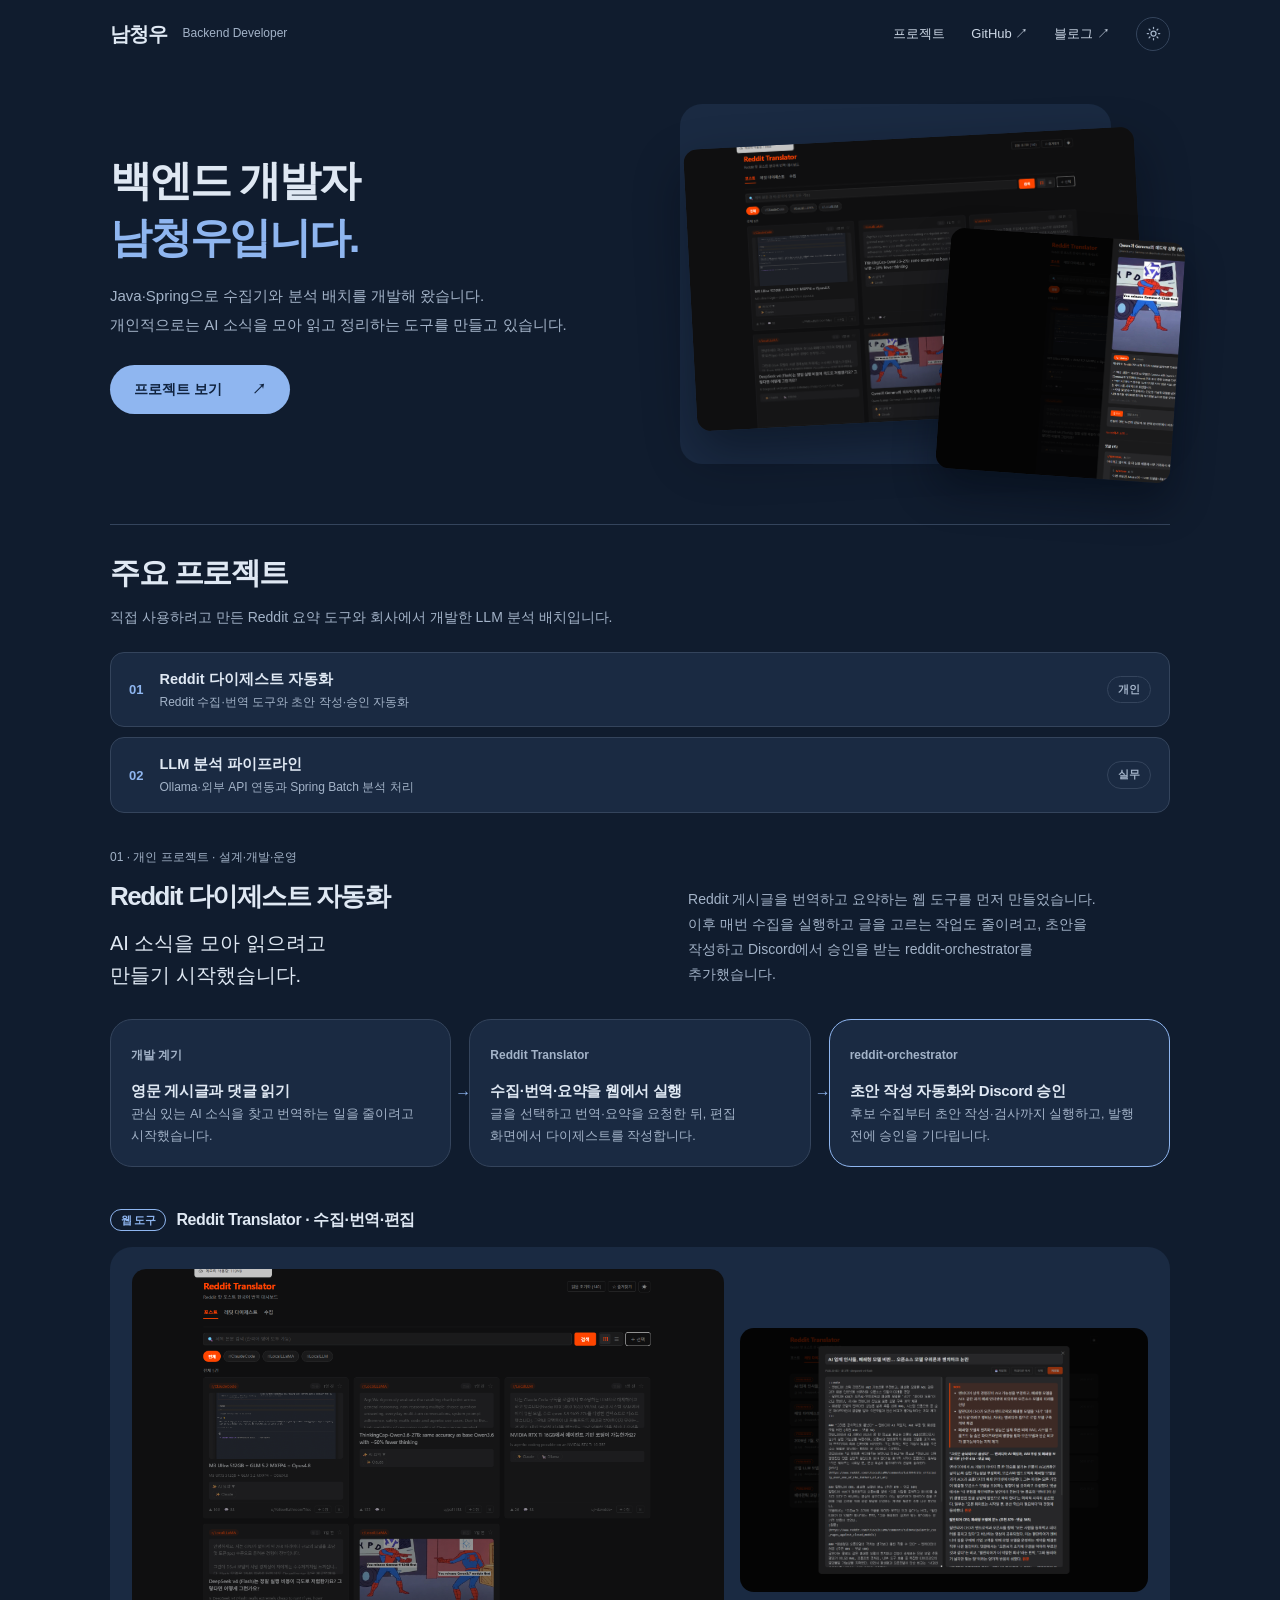
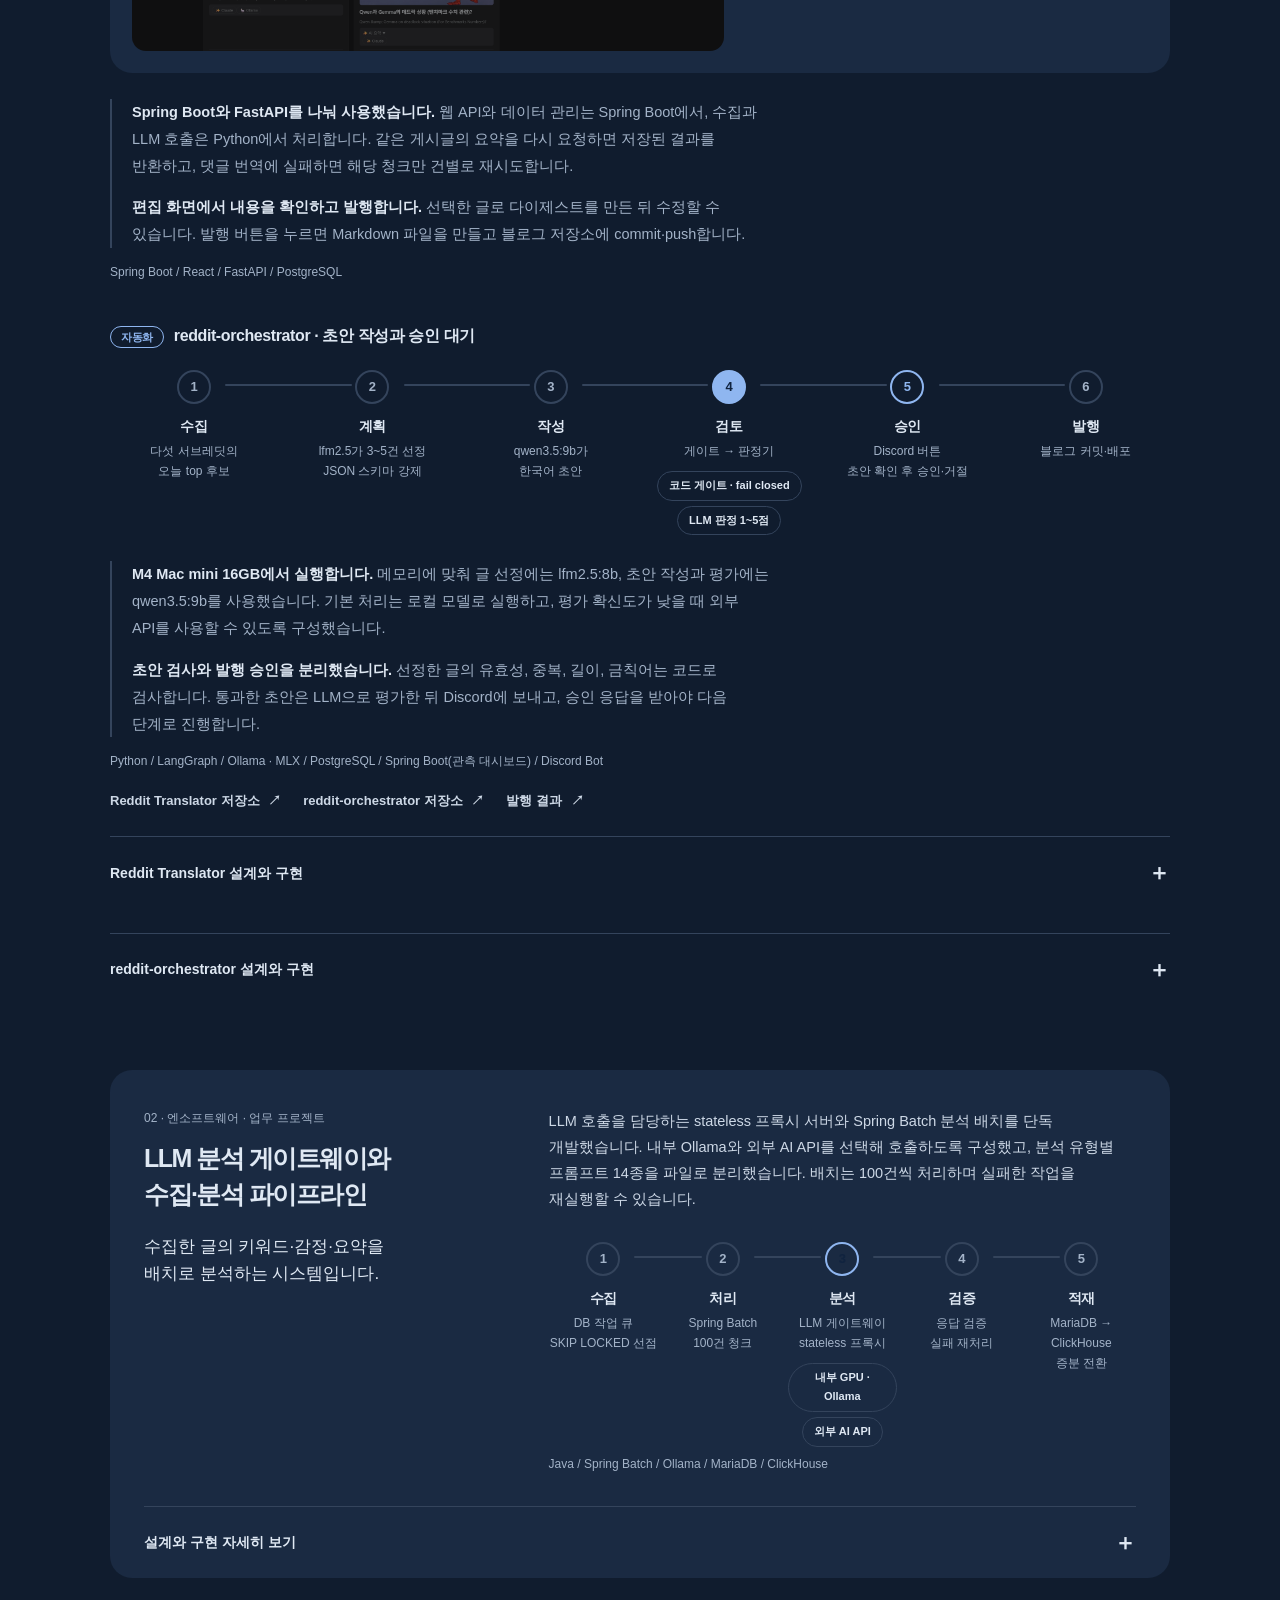
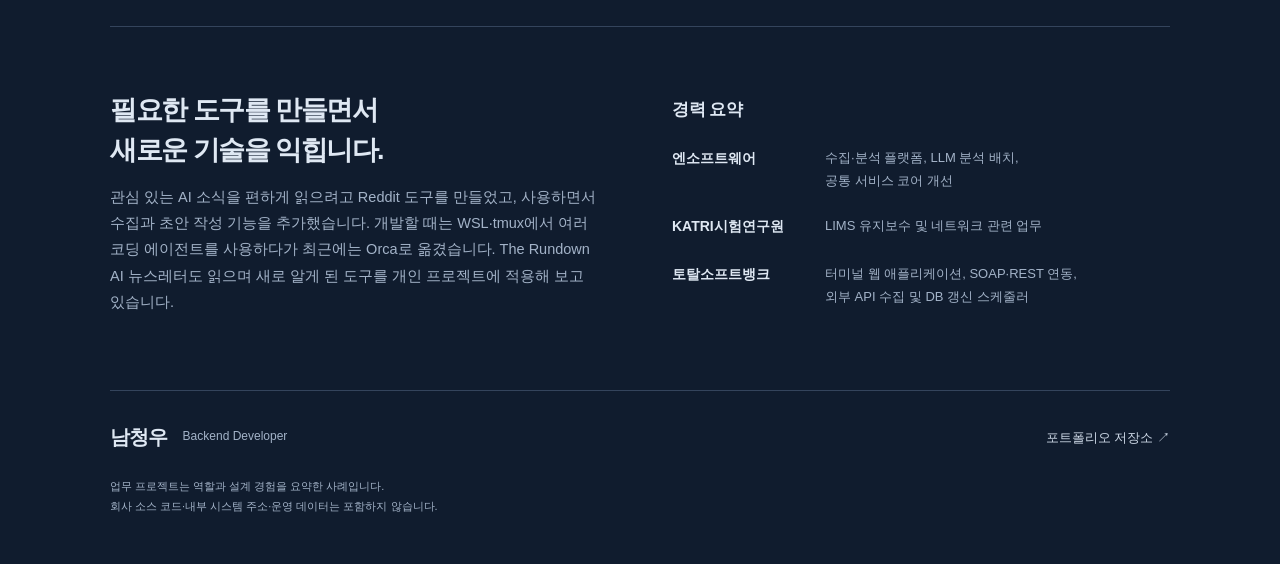
==== commit 77f8b98f: "Rewrite portfolio copy around concrete implementation and responsibilities" ====
--- a/index.html
+++ b/index.html
@@ -12,32 +12,32 @@
 <header class="site-header wrap"><a class="brand" href="#" aria-label="남청우 홈">남청우<span>Backend Developer</span></a><nav aria-label="주요 메뉴"><a href="#projects">프로젝트</a><a href="https://github.com/malgcheong">GitHub ↗</a><a href="https://malgcheong.github.io">블로그 ↗</a><button type="button" id="theme-toggle" class="theme-toggle" aria-label="다크 모드 전환"><svg class="i-moon" width="15" height="15" viewBox="0 0 24 24" fill="none" stroke="currentColor" stroke-width="2" stroke-linecap="round" stroke-linejoin="round" aria-hidden="true"><path d="M21 12.79A9 9 0 1 1 11.21 3 7 7 0 0 0 21 12.79z"/></svg><svg class="i-sun" width="15" height="15" viewBox="0 0 24 24" fill="none" stroke="currentColor" stroke-width="2" stroke-linecap="round" stroke-linejoin="round" aria-hidden="true"><circle cx="12" cy="12" r="4"/><path d="M12 2v2M12 20v2M4.93 4.93l1.41 1.41M17.66 17.66l1.41 1.41M2 12h2M20 12h2M4.93 19.07l1.41-1.41M17.66 6.34l1.41-1.41"/></svg></button></nav></header>
 <main>
 <section class="hero wrap">
-<div class="hero-copy"><h1>데이터를 모으고,<br><span>서비스로 연결합니다.</span></h1><p class="intro">백엔드 개발자 남청우입니다. Java·Spring으로 시스템을 짓고,<br>AI는 만드는 도구이자 시스템의 부품으로 씁니다.</p><a class="button" href="#projects">프로젝트 보기 <span aria-hidden="true">↗</span></a></div>
+<div class="hero-copy"><h1>백엔드 개발자<br><span>남청우입니다.</span></h1><p class="intro">Java·Spring으로 수집기와 분석 배치를 개발해 왔습니다.<br>개인적으로는 AI 소식을 모아 읽고 정리하는 도구를 만들고 있습니다.</p><a class="button" href="#projects">프로젝트 보기 <span aria-hidden="true">↗</span></a></div>
 <a class="hero-visual" href="#reddit" aria-label="Reddit Translator 프로젝트 보기"><img src="assets/reddit-posts.png" width="1600" height="1000" alt="직접 개발한 Reddit Translator의 게시글 목록 화면" fetchpriority="high"><img class="hero-detail" src="assets/reddit-detail.png" width="1100" height="900" alt="Reddit 게시글의 번역과 AI 요약 상세 화면"></a>
 </section>
 <section id="projects" class="projects wrap">
-<div class="work-heading"><h2>프로젝트는 두 개입니다.</h2><p>하나는 개인 프로젝트, 하나는 실무입니다. 순서대로 소개합니다.</p><ol class="toc"><li><a href="#reddit"><b>01</b><span><strong>Reddit 다이제스트 자동화</strong><small>손으로 하던 정리를 무인 발행 파이프라인으로 만든 개인 프로젝트</small></span><em>개인</em></a></li><li><a href="#analysis"><b>02</b><span><strong>LLM 분석 파이프라인</strong><small>모델 실행부터 배치 운영까지 연결한 업무 프로젝트</small></span><em>실무</em></a></li></ol></div>
+<div class="work-heading"><h2>주요 프로젝트</h2><p>직접 사용하려고 만든 Reddit 요약 도구와 회사에서 개발한 LLM 분석 배치입니다.</p><ol class="toc"><li><a href="#reddit"><b>01</b><span><strong>Reddit 다이제스트 자동화</strong><small>Reddit 수집·번역 도구와 초안 작성·승인 자동화</small></span><em>개인</em></a></li><li><a href="#analysis"><b>02</b><span><strong>LLM 분석 파이프라인</strong><small>Ollama·외부 API 연동과 Spring Batch 분석 처리</small></span><em>실무</em></a></li></ol></div>
 <article id="reddit" class="reddit project">
-<div class="project-title"><div><p class="project-kind">01 · 개인 프로젝트 · 설계·개발·운영</p><h3>Reddit 다이제스트 자동화</h3><p class="project-intro">사람이 고르고 정리하던 일을,<br>AI가 스스로 돌리는 흐름으로.</p></div><p class="project-description">Reddit의 AI·개발 소식을 골라 한국어 다이제스트로 만들고 블로그에 발행합니다. 반자동 도구 Reddit Translator로 시작해, 지금은 무인 파이프라인 reddit-orchestrator가 매일 아침 스스로 돕니다.</p></div>
-<div class="evo" aria-label="수작업에서 무인 운영까지, 단계별 사람과 AI의 분담"><div class="evo-legend" aria-hidden="true"><span class="l-h"><i></i>사람</span><span class="l-ai"><i></i>AI</span></div><div class="evo-grid"><div class="evo-step"><span class="evo-badge">1단계 · 수동</span><strong>직접 읽고 옮겨 적던 시절</strong><div class="evo-bar" role="img" aria-label="사람이 전부, AI 없음"><b style="flex:100">사람</b></div><p>선정·번역·요약·정리 전부 손. 매일 반복되고 자주 빠뜨렸습니다.</p></div><div class="evo-step"><span class="evo-badge">2단계 · 반자동 · Reddit Translator</span><strong>번역과 요약을 도구에 맡김</strong><div class="evo-bar" role="img" aria-label="사람 절반, AI 절반"><b style="flex:55">사람</b><i style="flex:45">AI</i></div><p>다만 실행 버튼과 고르는 판단은 여전히 사람 몫이었습니다.</p></div><div class="evo-step evo-step--key"><span class="evo-badge">3단계 · 무인 · reddit-orchestrator</span><strong>판단까지 AI, 사람은 승인 한 번</strong><div class="evo-bar" role="img" aria-label="AI가 대부분, 사람은 승인만"><b style="flex:8" aria-hidden="true"></b><i style="flex:92">AI</i></div><p>매일 아침 스스로 돌고, 사람은 Discord 승인 버튼만 누릅니다.</p></div></div></div>
-<h4 class="stage-h"><span>도구</span>Reddit Translator · 사람이 누르던 반자동</h4>
+<div class="project-title"><div><p class="project-kind">01 · 개인 프로젝트 · 설계·개발·운영</p><h3>Reddit 다이제스트 자동화</h3><p class="project-intro">AI 소식을 모아 읽으려고<br>만들기 시작했습니다.</p></div><p class="project-description">Reddit 게시글을 번역하고 요약하는 웹 도구를 먼저 만들었습니다. 이후 매번 수집을 실행하고 글을 고르는 작업도 줄이려고, 초안을 작성하고 Discord에서 승인을 받는 reddit-orchestrator를 추가했습니다.</p></div>
+<div class="evo" aria-label="Reddit 도구에 추가한 기능"><div class="evo-grid"><div class="evo-step"><span class="evo-badge">개발 계기</span><strong>영문 게시글과 댓글 읽기</strong><p>관심 있는 AI 소식을 찾고 번역하는 일을 줄이려고 시작했습니다.</p></div><div class="evo-step"><span class="evo-badge">Reddit Translator</span><strong>수집·번역·요약을 웹에서 실행</strong><p>글을 선택하고 번역·요약을 요청한 뒤, 편집 화면에서 다이제스트를 작성합니다.</p></div><div class="evo-step evo-step--key"><span class="evo-badge">reddit-orchestrator</span><strong>초안 작성 자동화와 Discord 승인</strong><p>후보 수집부터 초안 작성·검사까지 실행하고, 발행 전에 승인을 기다립니다.</p></div></div></div>
+<h4 class="stage-h"><span>웹 도구</span>Reddit Translator · 수집·번역·편집</h4>
 <div class="gallery"><button class="image-open main-shot" data-image="assets/reddit-posts.png" data-caption="Reddit Translator · 게시글 목록" aria-label="게시글 목록 화면 크게 보기"><img src="assets/reddit-posts.png" width="1600" height="1000" alt="게시글 검색, 필터와 AI 요약을 제공하는 목록" loading="lazy"></button><button class="image-open editor-shot" data-image="assets/reddit-editor.png" data-caption="Reddit Translator · 다이제스트 편집" aria-label="다이제스트 편집 화면 크게 보기"><img src="assets/reddit-editor.png" width="1600" height="1000" alt="다이제스트 마크다운 편집과 미리보기 화면" loading="lazy"></button></div>
-<div class="notes"><p><strong>런타임은 둘로 나눴습니다.</strong> 도메인과 웹은 Spring Boot가, 수집과 LLM 호출은 FastAPI가 맡고 HTTP로 이어집니다. 요약은 글·제공자별로 캐시해서 같은 글에 토큰을 두 번 쓰지 않고, 번역이 깨진 청크만 건별로 다시 돌립니다.</p><p><strong>발행은 사람이 검토한 뒤에.</strong> 다이제스트를 편집·미리보기하고 나서야 Markdown이 만들어지고 블로그 저장소로 커밋됩니다.</p></div>
+<div class="notes"><p><strong>Spring Boot와 FastAPI를 나눠 사용했습니다.</strong> 웹 API와 데이터 관리는 Spring Boot에서, 수집과 LLM 호출은 Python에서 처리합니다. 같은 게시글의 요약을 다시 요청하면 저장된 결과를 반환하고, 댓글 번역에 실패하면 해당 청크만 건별로 재시도합니다.</p><p><strong>편집 화면에서 내용을 확인하고 발행합니다.</strong> 선택한 글로 다이제스트를 만든 뒤 수정할 수 있습니다. 발행 버튼을 누르면 Markdown 파일을 만들고 블로그 저장소에 commit·push합니다.</p></div>
 <p class="stage-tech">Spring Boot / React / FastAPI / PostgreSQL</p>
-<h4 class="stage-h" id="orchestrator"><span>무인</span>reddit-orchestrator · 판단까지 맡긴 파이프라인</h4>
-<ol class="pipe" aria-label="reddit-orchestrator 자동 실행 루프, 여섯 단계"><li><strong>수집</strong><small>다섯 서브레딧의<br>오늘 top 후보</small></li><li><strong>계획</strong><small>lfm2.5가 3~5건 선정<br>JSON 스키마 강제</small></li><li><strong>작성</strong><small>qwen3.5:9b가<br>한국어 초안</small></li><li class="pipe-key"><strong>검토</strong><small>게이트 → 판정기</small><div class="pipe-chips"><span>코드 게이트 · fail closed</span><span>LLM 판정 1~5점</span></div></li><li class="pipe-human"><strong>승인</strong><small>Discord 버튼<br>사람 개입은 여기 한 번</small></li><li><strong>발행</strong><small>블로그 커밋·배포</small></li></ol>
-<div class="notes"><p><strong>제약이 설계를 정했습니다.</strong> 16GB 통합 메모리 M4 Mac mini 한 대라서 큰 모델 하나 대신 로컬 모델 세 종을 역할로 나눴습니다. 빠른 MoE가 계획과 라우팅을, dense 9B가 초안과 판정을 맡습니다. 일곱 단계 루프가 전부 로컬에서 돌아 API 비용이 들지 않습니다.</p><p><strong>검토는 층층이.</strong> 코드 게이트가 선정 유효성·중복·길이·금칙어를 먼저 거르고(실패하면 닫힘), 통과한 초안만 LLM 판정기가 점수를 매기고, 마지막 발행 결정은 사람이 Discord 버튼으로 내립니다.</p></div>
+<h4 class="stage-h" id="orchestrator"><span>자동화</span>reddit-orchestrator · 초안 작성과 승인 대기</h4>
+<ol class="pipe" aria-label="reddit-orchestrator의 수집부터 발행까지 처리 순서"><li><strong>수집</strong><small>다섯 서브레딧의<br>오늘 top 후보</small></li><li><strong>계획</strong><small>lfm2.5가 3~5건 선정<br>JSON 스키마 강제</small></li><li><strong>작성</strong><small>qwen3.5:9b가<br>한국어 초안</small></li><li class="pipe-key"><strong>검토</strong><small>게이트 → 판정기</small><div class="pipe-chips"><span>코드 게이트 · fail closed</span><span>LLM 판정 1~5점</span></div></li><li class="pipe-human"><strong>승인</strong><small>Discord 버튼<br>초안 확인 후 승인·거절</small></li><li><strong>발행</strong><small>블로그 커밋·배포</small></li></ol>
+<div class="notes"><p><strong>M4 Mac mini 16GB에서 실행합니다.</strong> 메모리에 맞춰 글 선정에는 lfm2.5:8b, 초안 작성과 평가에는 qwen3.5:9b를 사용했습니다. 기본 처리는 로컬 모델로 실행하고, 평가 확신도가 낮을 때 외부 API를 사용할 수 있도록 구성했습니다.</p><p><strong>초안 검사와 발행 승인을 분리했습니다.</strong> 선정한 글의 유효성, 중복, 길이, 금칙어는 코드로 검사합니다. 통과한 초안은 LLM으로 평가한 뒤 Discord에 보내고, 승인 응답을 받아야 다음 단계로 진행합니다.</p></div>
 <p class="stage-tech">Python / LangGraph / Ollama · MLX / PostgreSQL / Spring Boot(관측 대시보드) / Discord Bot</p>
 <div class="project-bottom"><div class="text-links"><a href="https://github.com/malgcheong/reddit-translator">Reddit Translator 저장소 <span aria-hidden="true">↗</span></a><a href="https://github.com/malgcheong/reddit-orchestrator">reddit-orchestrator 저장소 <span aria-hidden="true">↗</span></a><a href="https://malgcheong.github.io">발행 결과 <span aria-hidden="true">↗</span></a></div></div>
 <details class="case-details"><summary>Reddit Translator 설계와 구현<span aria-hidden="true">＋</span></summary><div class="details-content"><div class="detail-intro"><section><h4>문제</h4><p>영문 게시글과 댓글을 매번 찾아 읽고 번역하는 과정을 줄이고, 읽은 자료를 다시 활용할 수 있는 개인 도구가 필요했습니다.</p></section><section><h4>담당 역할</h4><p>수집·번역·요약 엔진, 웹 UI, 데이터 저장, 다이제스트 편집 및 블로그 발행 흐름을 직접 설계·개발했습니다.</p></section></div><section><h4>런타임의 역할 분리</h4><p>웹·도메인 기능은 Spring Boot, 수집·LLM 처리는 FastAPI로 나누고 HTTP로 연결했습니다. 공유 DB에서도 수집 테이블과 요약 캐시의 관리 주체를 구분했습니다.</p></section><section><h4>반복 호출과 실패 비용 줄이기</h4><p>게시글 ID와 제공자별 요약 캐시를 적용했습니다. 댓글은 15개씩 번역하고, JSON 형식이 깨진 청크만 건별 번역으로 재처리합니다.</p></section><section><h4>사람의 검토를 포함한 발행</h4><p>다이제스트 편집·미리보기 후 발행하면 Astro 저장소에 Markdown을 작성하고 commit·push합니다. 이후 GitHub Actions가 블로그를 배포합니다.</p></section><section><h4>결과</h4><p>수집 → 번역 → 요약 → 편집 → 발행까지 연결해 개인적으로 사용하고 있습니다. 실제 발행 결과는 기술 블로그에서 확인할 수 있습니다.</p></section><section><h4>설계에서 고려한 점</h4><p>개인용 도구의 규모에 맞춰 수집 작업은 전역 락으로 직렬화했습니다. 자동 수집 스케줄러 대신 사용자가 수집을 요청하고 발행 전에 내용을 검토합니다.</p></section></div></details>
-<details class="case-details"><summary>reddit-orchestrator 설계와 구현<span aria-hidden="true">＋</span></summary><div class="details-content"><div class="detail-intro"><section><h4>문제</h4><p>Reddit Translator는 수집·번역·요약을 도구로 묶었지만, 어떤 글을 다룰지 고르고 발행 여부를 정하는 판단과 실행 시점은 여전히 사람이 버튼을 눌러야 했습니다. 이 반복되는 판단을 사람의 개입을 최소화한 상태로 자동화하는 것이 목표였습니다.</p></section><section><h4>담당 역할</h4><p>수집·계획·작성·검토·판정·승인·발행으로 이어지는 7단계 무인 루프를 LangGraph로 단독 설계·개발했습니다. 로컬 모델 구성, 코드 게이트, 상태 체크포인트, Discord 승인 흐름, 운영 대시보드까지 담당했습니다.</p></section></div><section><h4>LangGraph로 짠 상태 기반 루프</h4><p>LangGraph의 StateGraph로 7개 노드(collect, plan, execute, gate, judge, approve, publish)를 정의했습니다. 초심자를 위해 풀어 쓰면, LangGraph는 각 단계를 노드로 놓고 하나의 상태(state) 객체를 노드에서 노드로 넘기며 순서와 분기를 관리하는 도구입니다. 상태는 OrchestratorState라는 타입 정의로, 수집한 글·계획·초안·게이트 결과·판정 결과·승인·발행 정보를 담습니다. 여기에 steps 필드는 operator.add 리듀서를 써서 각 노드가 남긴 기록(단계·모델·백엔드·토큰·지연·판정)을 자동으로 이어 붙여 근거 기록으로 쌓습니다. 조건부 엣지로 수집 이후, 게이트 이후, 승인 이후의 진행 방향을 상태 값에 따라 나눕니다.</p></section><section><h4>역할로 나눈 로컬 모델</h4><p>16GB 통합 메모리라는 제약 아래, 큰 모델 하나 대신 역할별 작은 모델 세 종으로 나눴습니다. 라우터·계획·추출은 lfm2.5:8b(MoE, 활성 약 1.5B), 초안·판정 같은 품질 작업은 qwen3.5:9b(dense), 병렬·분류 같은 가벼운 작업은 qwen3.5:4b(dense)가 맡습니다. 운영은 Ollama(GGUF), 벤치마크는 MLX로 이중 백엔드를 두고 같은 16GB 위에서 돌립니다. 워커 노드는 think=False로 두어 추론 토큰이 아니라 결과 자체를 받도록 했습니다.</p></section><section><h4>코드 게이트 먼저, 판정기는 그다음</h4><p>초안이 나오면 선정한 글의 존재·중복·길이·금칙어를 코드로 먼저 검사합니다. 이 게이트는 문제가 있으면 닫히도록(fail closed) 설계해, 나쁜 초안에 판정기 토큰을 쓰기 전에 걸러냅니다. 통과한 초안만 qwen3.5:9b 판정기가 정확성·비중복·가독성을 1-5점과 확신도 0-1로 평가합니다. Ollama의 format 필드로 JSON 스키마 기반 constrained decoding을 걸어 형식을 디코딩 시점에 강제합니다.</p></section><section><h4>멈췄다 이어지는 승인 흐름</h4><p>체크포인터로 PostgresSaver를 써서 그래프 상태를 Postgres에 저장합니다. 승인 노드에서 interrupt()를 호출하면 그래프는 그 지점에 상태를 저장한 채 멈추고, Discord 봇 버튼이나 resume CLI가 결정을 전달하면 Command(resume=...)로 멈춘 지점부터 이어집니다. 덕분에 실행 중간에 프로세스가 재시작되어도 진행 상태가 살아남습니다. --no-db 모드에서는 메모리 체크포인터를 씁니다.</p></section><section><h4>근거를 남기는 운영 대시보드</h4><p>Spring Boot 기반 /orchestra 대시보드(Java 21)를 붙여 같은 Postgres를 읽기 전용으로 조회합니다. 실행 목록, 단계별 지연·토큰·판정, 모델별 성공률과 판정 점수 평균을 보여주고, 각 실행을 눌러 단계별 근거로 들어갈 수 있습니다.</p></section><section><h4>결과</h4><p>M4 Mac mini 16GB에서 수집부터 발행까지 전체 루프가 로컬 모델로 동작하고, 구조화 출력이 강제되며 Postgres 체크포인트가 유지됩니다. 승인 단계에서 그래프가 멈춰 Discord 미리보기를 보내고, CLI와 Discord 버튼 양쪽으로 재개됩니다. 다이제스트는 블로그 저장소에 Fuwari 글로 커밋되며, main 푸시는 기본 꺼짐으로 두었습니다. 핵심 단계는 전부 로컬 실행이라 API 비용은 0원입니다.</p></section><section><h4>설계에서 고려한 점</h4><p>구조화 출력은 형식을 강제할 뿐 내용의 정확성까지 보장하지 않습니다. 그래서 코드 게이트로 선정 유효성·중복·길이·금칙어를 먼저 닫고, LLM 판정기로 내용 품질을 점수화하며, 마지막으로 사람이 Discord에서 승인하는 계층형 검토를 뒀습니다. 모델 크기가 아니라 역할 분리·스키마 강제·단계별 판단이 신뢰성을 만든다는 판단입니다.</p></section></div></details>
+<details class="case-details"><summary>reddit-orchestrator 설계와 구현<span aria-hidden="true">＋</span></summary><div class="details-content"><div class="detail-intro"><section><h4>문제</h4><p>Reddit Translator를 사용할 때마다 수집을 실행하고 다룰 글을 골라야 했습니다. 반복되는 작업은 자동으로 실행하되, 작성된 초안은 확인하고 승인할 수 있도록 만들고 싶었습니다.</p></section><section><h4>담당 역할</h4><p>LangGraph 실행 흐름과 로컬 모델 연동을 단독 개발했습니다. 초안 검사, PostgreSQL 체크포인트, Discord 승인 기능과 Spring Boot 실행 이력 대시보드도 구현했습니다.</p></section></div><section><h4>LangGraph 실행 상태 관리</h4><p>수집·선정·작성·검사·평가·승인·발행을 StateGraph의 7개 노드로 구성했습니다. OrchestratorState에 초안과 검사·승인 결과를 저장하고, 조건부 엣지로 다음 단계를 결정합니다. 각 단계의 모델, 토큰 수, 지연 시간도 함께 기록합니다.</p></section><section><h4>로컬 모델 구성</h4><p>글 선정에는 lfm2.5:8b, 초안 작성과 평가에는 qwen3.5:9b를 사용하고, 가벼운 분류 작업용으로 qwen3.5:4b를 구성했습니다. 운영은 Ollama, 비교 벤치마크는 MLX로 실행했습니다. 워커 호출은 think=False로 설정했습니다.</p></section><section><h4>초안 검사와 LLM 평가</h4><p>선정한 글의 존재 여부, 중복, 길이, 금칙어를 코드로 검사하고 실패한 초안은 다음 단계로 보내지 않습니다. 통과한 초안은 qwen3.5:9b로 정확성·비중복·가독성을 평가합니다. 선정·평가 응답은 Ollama의 format 필드에 JSON Schema를 전달해 형식을 제한했습니다.</p></section><section><h4>승인 대기와 실행 재개</h4><p>PostgresSaver로 실행 상태를 저장하고, 승인 노드에서 interrupt()로 대기합니다. Discord 버튼이나 CLI로 승인·거절을 전달하면 Command(resume=...)로 재개합니다. 프로세스를 재시작해도 DB에 저장된 상태를 불러올 수 있습니다.</p></section><section><h4>실행 이력 대시보드</h4><p>Spring Boot 대시보드에서 PostgreSQL을 읽기 전용으로 조회합니다. 실행 목록과 단계별 처리 시간·토큰 수·평가 결과를 보여주고, 모델별 성공률과 평균 점수를 확인할 수 있도록 했습니다.</p></section><section><h4>결과</h4><p>M4 Mac mini 16GB에서 로컬 모델로 수집·선정·초안 작성·검사·평가를 실행했습니다. 승인 단계에서는 Discord로 미리보기를 보내고 응답을 기다립니다. 승인한 글은 블로그 저장소에 커밋하며, 원격 저장소로 push하는 옵션은 기본적으로 꺼 두었습니다.</p></section><section><h4>설계에서 고려한 점</h4><p>JSON 형식이 맞더라도 요약 내용은 틀릴 수 있습니다. 코드 검사와 LLM 평가를 통과한 글도 바로 발행하지 않고, 원문과 초안을 확인한 뒤 승인하도록 했습니다.</p></section></div></details>
 </article>
 <article id="analysis" class="analysis project">
-<div class="analysis-heading"><p class="project-kind">02 · 엔소프트웨어 · 업무 프로젝트</p><h3>LLM 분석 게이트웨이와<br>수집·분석 파이프라인</h3><p class="project-intro">모델을 한 번 돌리는 것과 분석을 운영하는 것은 다른 일이었습니다.</p></div>
-<div class="analysis-body"><p>stateless LLM 프록시 서버와 Spring Batch 분석 파이프라인을 단독 설계·개발했습니다. 내부 GPU의 Ollama와 외부 AI API를 동적으로 분기하고, 분석 프롬프트 14종을 파일로 관리하며, 100건 단위 청크로 돌다 실패한 작업은 다시 처리합니다.</p><ol class="pipe" style="--steps:5" aria-label="분석 파이프라인, 다섯 단계"><li><strong>수집</strong><small>DB 작업 큐<br>SKIP LOCKED 선점</small></li><li><strong>처리</strong><small>Spring Batch<br>100건 청크</small></li><li class="pipe-key"><strong>분석</strong><small>LLM 게이트웨이<br>stateless 프록시</small><div class="pipe-chips"><span>내부 GPU · Ollama</span><span>외부 AI API</span></div></li><li><strong>검증</strong><small>응답 검증<br>실패 재처리</small></li><li><strong>적재</strong><small>MariaDB → ClickHouse<br>증분 전환</small></li></ol><p class="tech">Java / Spring Batch / Ollama / MariaDB / ClickHouse</p></div><details class="case-details"><summary>설계와 구현 자세히 보기<span aria-hidden="true">＋</span></summary><div class="details-content"><div class="detail-intro"><section><h4>문제</h4><p>수집 데이터의 키워드·감정·요약 분석을 배치로 처리하면서 모델 실행 환경, 응답 형식, 중복 실행과 실패 재처리를 함께 관리해야 했습니다.</p></section><section><h4>담당 역할</h4><p>stateless LLM 프록시 서버와 Spring Batch 분석 파이프라인을 단독 설계·개발했습니다. 수집 엔진의 분산 처리와 운영 안정화도 담당했습니다.</p></section></div><section><h4>모델 호출과 배치 상태 분리</h4><p>내부 GPU의 Ollama와 외부 AI API를 동적으로 분기하도록 구성했습니다. 분석 유형별 시스템 프롬프트 14종을 파일로 관리하고 Ollama 호출에 JSON Schema 기반 constrained decoding을 적용했습니다.</p></section><section><h4>실행 환경에 맞춘 모델 구성</h4><p>Gemma 4 26B(MoE), gpt-oss 120B 등 모델을 GPU 메모리 조건에 맞춰 선정하고 양자화·Modelfile·num_ctx를 조정했습니다.</p></section><section><h4>반복 실행 가능한 배치</h4><p>100건 단위 청크와 병렬 디스패치, DB 기반 동적 잡 스케줄링을 구성했습니다. 모드별 실행 락으로 중복 진입을 막고 실패 재처리와 잔존 잡 정리를 적용했습니다.</p></section><section><h4>다중 워커의 작업 분배</h4><p>DB 작업 큐와 FOR UPDATE SKIP LOCKED 기반 작업 선점 구조를 개선했습니다. 트랜잭션 격리수준을 READ_COMMITTED로 조정하고 MariaDB → ClickHouse 적재를 증분 처리로 전환했습니다.</p></section><section><h4>결과</h4><p>로컬 모델 실행부터 분석 배치와 데이터 적재까지 연결하고, 운영 중 실패한 작업을 다시 처리할 수 있는 구조를 마련했습니다.</p></section><section><h4>설계에서 고려한 점</h4><p>구조화 출력은 응답 형식 제어에 사용했습니다. 형식이 맞는 응답도 분석 내용의 정확성을 보장하지 않으므로 응답 검증과 실패 처리 흐름을 함께 구성했습니다.</p></section></div></details>
+<div class="analysis-heading"><p class="project-kind">02 · 엔소프트웨어 · 업무 프로젝트</p><h3>LLM 분석 게이트웨이와<br>수집·분석 파이프라인</h3><p class="project-intro">수집한 글의 키워드·감정·요약을<br>배치로 분석하는 시스템입니다.</p></div>
+<div class="analysis-body"><p>LLM 호출을 담당하는 stateless 프록시 서버와 Spring Batch 분석 배치를 단독 개발했습니다. 내부 Ollama와 외부 AI API를 선택해 호출하도록 구성했고, 분석 유형별 프롬프트 14종을 파일로 분리했습니다. 배치는 100건씩 처리하며 실패한 작업을 재실행할 수 있습니다.</p><ol class="pipe" style="--steps:5" aria-label="분석 파이프라인, 다섯 단계"><li><strong>수집</strong><small>DB 작업 큐<br>SKIP LOCKED 선점</small></li><li><strong>처리</strong><small>Spring Batch<br>100건 청크</small></li><li class="pipe-key"><strong>분석</strong><small>LLM 게이트웨이<br>stateless 프록시</small><div class="pipe-chips"><span>내부 GPU · Ollama</span><span>외부 AI API</span></div></li><li><strong>검증</strong><small>응답 검증<br>실패 재처리</small></li><li><strong>적재</strong><small>MariaDB → ClickHouse<br>증분 전환</small></li></ol><p class="tech">Java / Spring Batch / Ollama / MariaDB / ClickHouse</p></div><details class="case-details"><summary>설계와 구현 자세히 보기<span aria-hidden="true">＋</span></summary><div class="details-content"><div class="detail-intro"><section><h4>문제</h4><p>수집 데이터의 키워드·감정·요약 분석을 배치로 처리하면서 모델 실행 환경, 응답 형식, 중복 실행과 실패 재처리를 함께 관리해야 했습니다.</p></section><section><h4>담당 역할</h4><p>stateless LLM 프록시 서버와 Spring Batch 분석 파이프라인을 단독 설계·개발했습니다. 수집 엔진의 분산 처리와 운영 안정화도 담당했습니다.</p></section></div><section><h4>모델 호출과 배치 상태 분리</h4><p>내부 GPU의 Ollama와 외부 AI API를 동적으로 분기하도록 구성했습니다. 분석 유형별 시스템 프롬프트 14종을 파일로 관리하고 Ollama 호출에 JSON Schema 기반 constrained decoding을 적용했습니다.</p></section><section><h4>실행 환경에 맞춘 모델 구성</h4><p>Gemma 4 26B(MoE), gpt-oss 120B 등 모델을 GPU 메모리 조건에 맞춰 선정하고 양자화·Modelfile·num_ctx를 조정했습니다.</p></section><section><h4>반복 실행 가능한 배치</h4><p>100건 단위 청크와 병렬 디스패치, DB 기반 동적 잡 스케줄링을 구성했습니다. 모드별 실행 락으로 중복 진입을 막고 실패 재처리와 잔존 잡 정리를 적용했습니다.</p></section><section><h4>다중 워커의 작업 분배</h4><p>DB 작업 큐와 FOR UPDATE SKIP LOCKED 기반 작업 선점 구조를 개선했습니다. 트랜잭션 격리수준을 READ_COMMITTED로 조정하고 MariaDB → ClickHouse 적재를 증분 처리로 전환했습니다.</p></section><section><h4>결과</h4><p>분석 요청, 배치 실행, 결과 적재를 구현했습니다. 실행 락과 실패 재처리를 추가해 중복 실행과 작업 실패에 대응했습니다.</p></section><section><h4>설계에서 고려한 점</h4><p>JSON Schema는 응답 형식을 제어하는 데 사용했습니다. 응답 완료 여부를 별도로 검증하고, 실패한 요청은 재처리하도록 구성했습니다.</p></section></div></details>
 </article>
 </section>
-<section class="about wrap"><div><h2>매일 아침 여섯 시,<br>제 블로그 초안은 맥미니가 씁니다.</h2><p>저는 Discord에서 승인 버튼을 누를 뿐입니다. 개발할 때도 마찬가지라서, WSL·tmux에서 코딩 에이전트 여러 개를 병렬로 돌리다가 지금은 Orca로 옮겨 왔습니다. 다만 도구가 빨라질수록 검증은 코드로 겁니다. 스키마를 디코딩 시점에 강제하고, 게이트는 실패하면 닫히게 두는 식으로요. AI에게 맡길 일과 사람이 판단할 일을 가르는 게 제 일이라고 생각합니다.</p></div><div class="experience"><h3>경력에서 쌓은 경험</h3><p><strong>엔소프트웨어</strong><span>수집·분석 플랫폼, LLM 분석 배치,<br>공통 서비스 코어 개선</span></p><p><strong>KATRI시험연구원</strong><span>LIMS 유지보수 및 네트워크 관련 업무</span></p><p><strong>토탈소프트뱅크</strong><span>터미널 웹 애플리케이션, SOAP·REST 연동,<br>외부 API 수집 및 DB 갱신 스케줄러</span></p></div></section>
+<section class="about wrap"><div><h2>필요한 도구를 만들면서<br>새로운 기술을 익힙니다.</h2><p>관심 있는 AI 소식을 편하게 읽으려고 Reddit 도구를 만들었고, 사용하면서 수집과 초안 작성 기능을 추가했습니다. 개발할 때는 WSL·tmux에서 여러 코딩 에이전트를 사용하다가 최근에는 Orca로 옮겼습니다. The Rundown AI 뉴스레터도 읽으며 새로 알게 된 도구를 개인 프로젝트에 적용해 보고 있습니다.</p></div><div class="experience"><h3>경력 요약</h3><p><strong>엔소프트웨어</strong><span>수집·분석 플랫폼, LLM 분석 배치,<br>공통 서비스 코어 개선</span></p><p><strong>KATRI시험연구원</strong><span>LIMS 유지보수 및 네트워크 관련 업무</span></p><p><strong>토탈소프트뱅크</strong><span>터미널 웹 애플리케이션, SOAP·REST 연동,<br>외부 API 수집 및 DB 갱신 스케줄러</span></p></div></section>
 </main>
 <footer class="wrap"><div class="footer-top"><a class="brand" href="#">남청우<span>Backend Developer</span></a><a href="https://github.com/malgcheong/portfolio">포트폴리오 저장소 ↗</a></div><p>업무 프로젝트는 역할과 설계 경험을 요약한 사례입니다.<br>회사 소스 코드·내부 시스템 주소·운영 데이터는 포함하지 않습니다.</p></footer>
 <dialog id="image-viewer" aria-labelledby="image-caption"><div class="viewer-top"><p id="image-caption"></p><button type="button" id="close-viewer">닫기 ×</button></div><img id="viewer-image" alt=""><p id="image-error" hidden>이미지를 불러오지 못했습니다. 창을 닫고 다시 시도해 주세요.</p></dialog>
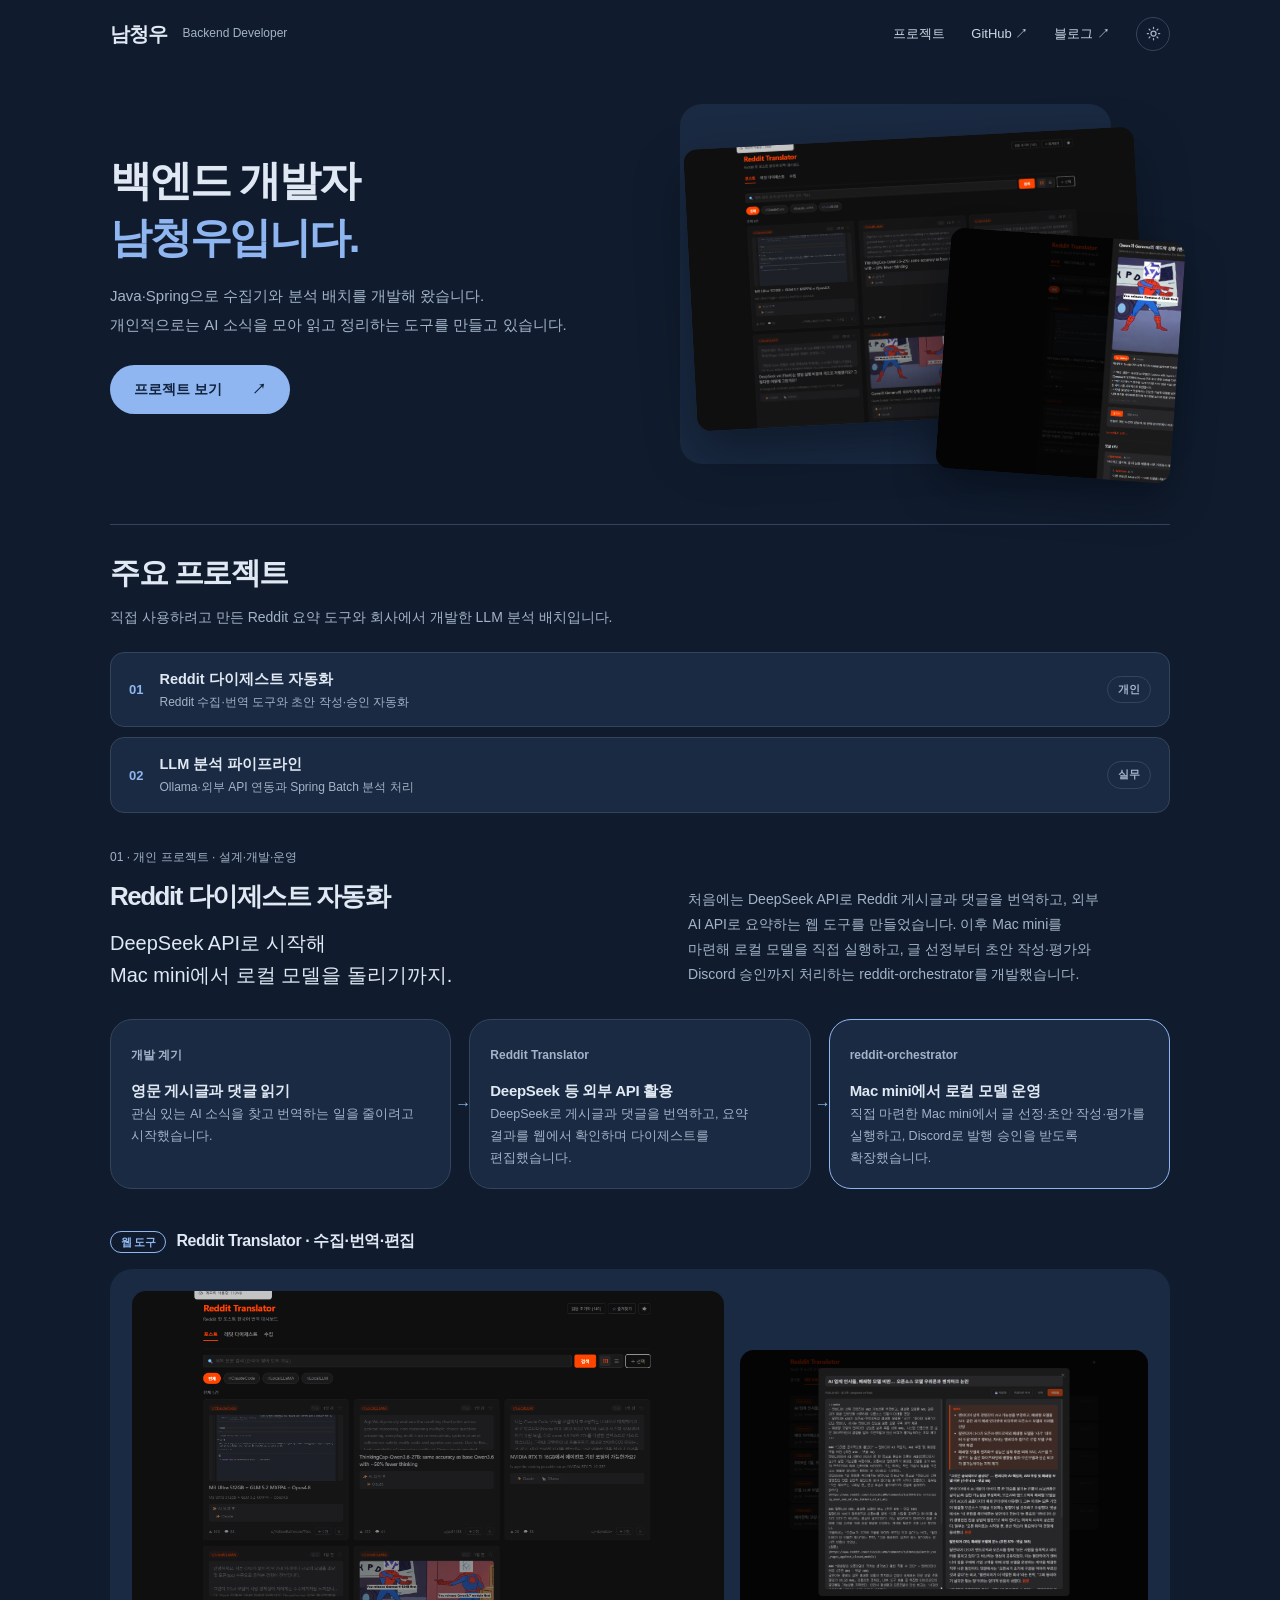
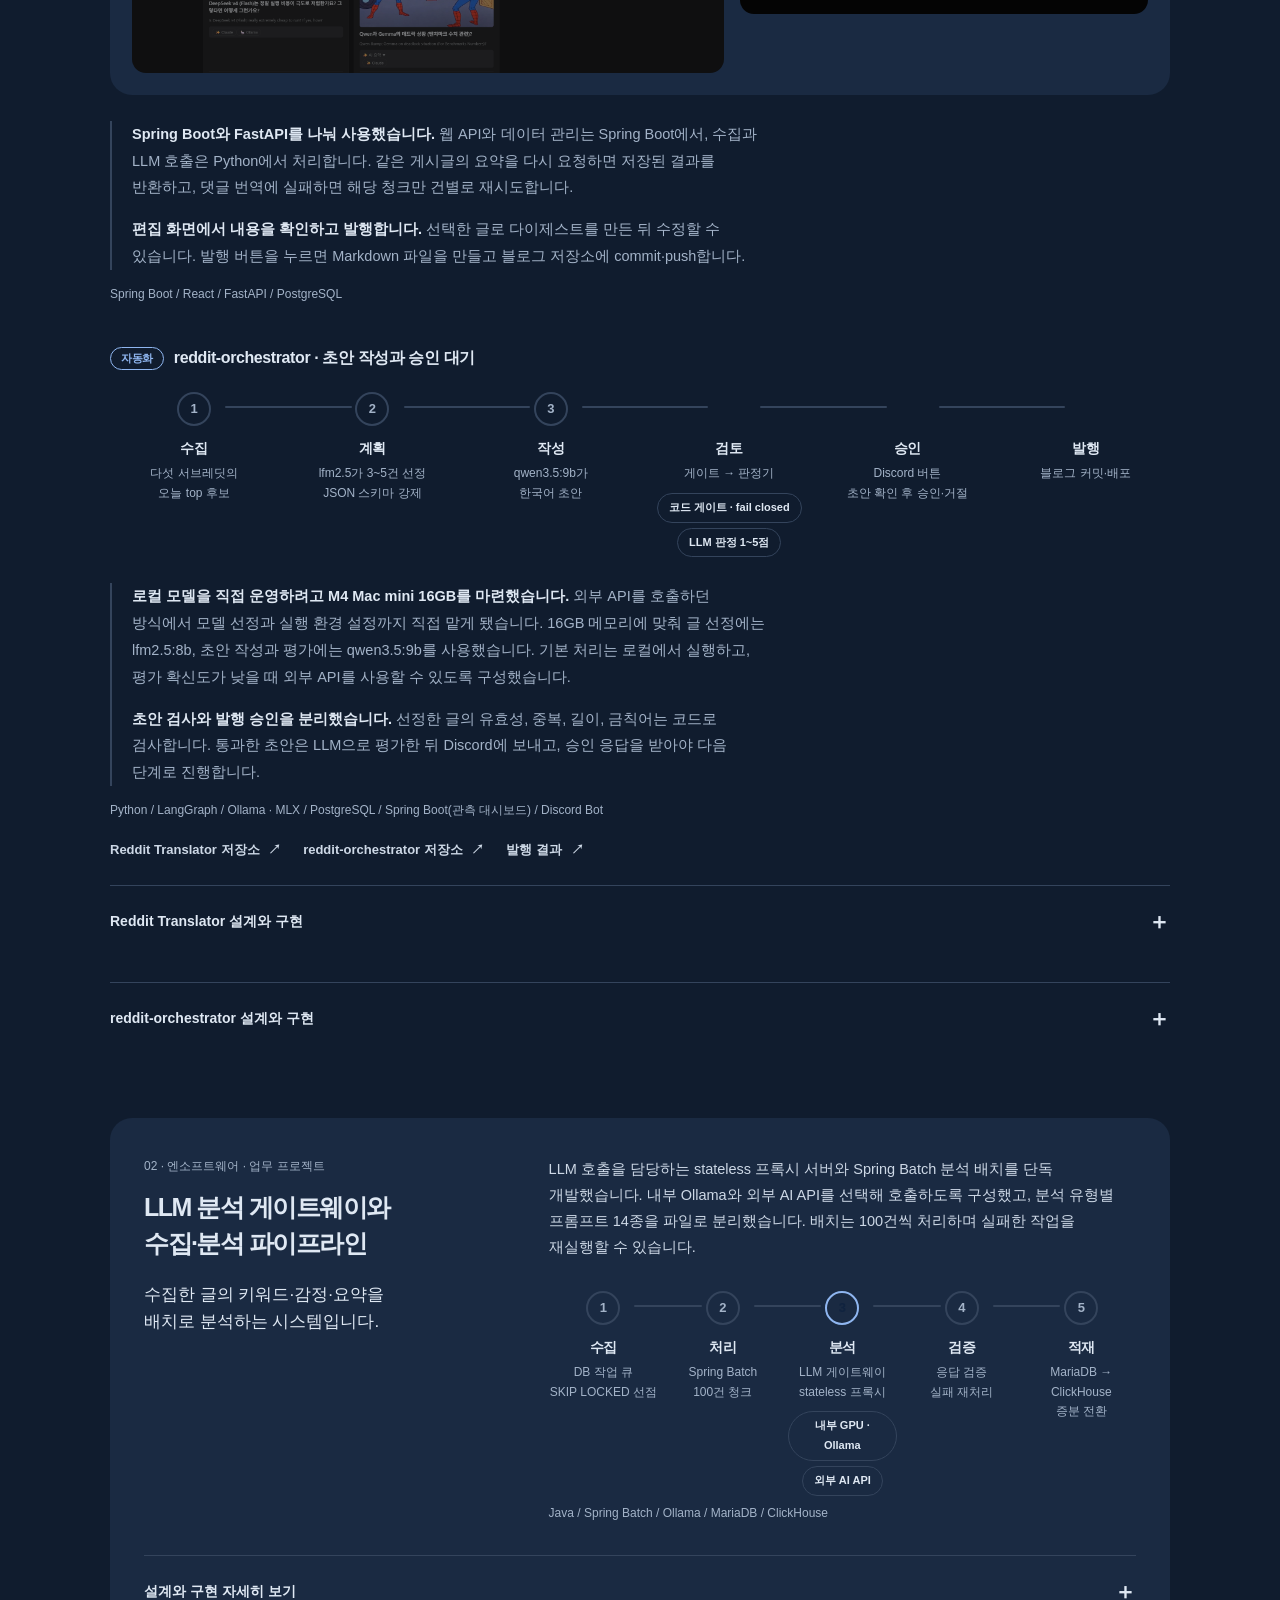
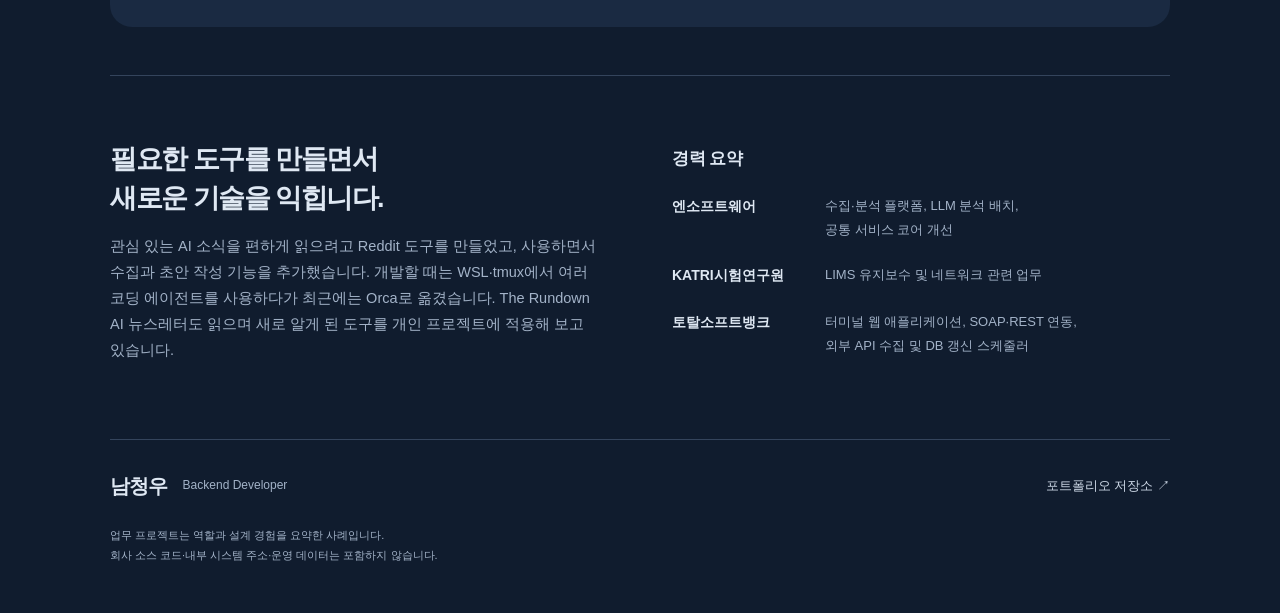
==== commit 858acbf2: "Highlight evolution from DeepSeek API to local models on Mac mini" ====
--- a/index.html
+++ b/index.html
@@ -18,19 +18,19 @@
 <section id="projects" class="projects wrap">
 <div class="work-heading"><h2>주요 프로젝트</h2><p>직접 사용하려고 만든 Reddit 요약 도구와 회사에서 개발한 LLM 분석 배치입니다.</p><ol class="toc"><li><a href="#reddit"><b>01</b><span><strong>Reddit 다이제스트 자동화</strong><small>Reddit 수집·번역 도구와 초안 작성·승인 자동화</small></span><em>개인</em></a></li><li><a href="#analysis"><b>02</b><span><strong>LLM 분석 파이프라인</strong><small>Ollama·외부 API 연동과 Spring Batch 분석 처리</small></span><em>실무</em></a></li></ol></div>
 <article id="reddit" class="reddit project">
-<div class="project-title"><div><p class="project-kind">01 · 개인 프로젝트 · 설계·개발·운영</p><h3>Reddit 다이제스트 자동화</h3><p class="project-intro">AI 소식을 모아 읽으려고<br>만들기 시작했습니다.</p></div><p class="project-description">Reddit 게시글을 번역하고 요약하는 웹 도구를 먼저 만들었습니다. 이후 매번 수집을 실행하고 글을 고르는 작업도 줄이려고, 초안을 작성하고 Discord에서 승인을 받는 reddit-orchestrator를 추가했습니다.</p></div>
-<div class="evo" aria-label="Reddit 도구에 추가한 기능"><div class="evo-grid"><div class="evo-step"><span class="evo-badge">개발 계기</span><strong>영문 게시글과 댓글 읽기</strong><p>관심 있는 AI 소식을 찾고 번역하는 일을 줄이려고 시작했습니다.</p></div><div class="evo-step"><span class="evo-badge">Reddit Translator</span><strong>수집·번역·요약을 웹에서 실행</strong><p>글을 선택하고 번역·요약을 요청한 뒤, 편집 화면에서 다이제스트를 작성합니다.</p></div><div class="evo-step evo-step--key"><span class="evo-badge">reddit-orchestrator</span><strong>초안 작성 자동화와 Discord 승인</strong><p>후보 수집부터 초안 작성·검사까지 실행하고, 발행 전에 승인을 기다립니다.</p></div></div></div>
+<div class="project-title"><div><p class="project-kind">01 · 개인 프로젝트 · 설계·개발·운영</p><h3>Reddit 다이제스트 자동화</h3><p class="project-intro">DeepSeek API로 시작해<br>Mac mini에서 로컬 모델을 돌리기까지.</p></div><p class="project-description">처음에는 DeepSeek API로 Reddit 게시글과 댓글을 번역하고, 외부 AI API로 요약하는 웹 도구를 만들었습니다. 이후 Mac mini를 마련해 로컬 모델을 직접 실행하고, 글 선정부터 초안 작성·평가와 Discord 승인까지 처리하는 reddit-orchestrator를 개발했습니다.</p></div>
+<div class="evo" aria-label="Reddit 도구에 추가한 기능"><div class="evo-grid"><div class="evo-step"><span class="evo-badge">개발 계기</span><strong>영문 게시글과 댓글 읽기</strong><p>관심 있는 AI 소식을 찾고 번역하는 일을 줄이려고 시작했습니다.</p></div><div class="evo-step"><span class="evo-badge">Reddit Translator</span><strong>DeepSeek 등 외부 API 활용</strong><p>DeepSeek로 게시글과 댓글을 번역하고, 요약 결과를 웹에서 확인하며 다이제스트를 편집했습니다.</p></div><div class="evo-step evo-step--key"><span class="evo-badge">reddit-orchestrator</span><strong>Mac mini에서 로컬 모델 운영</strong><p>직접 마련한 Mac mini에서 글 선정·초안 작성·평가를 실행하고, Discord로 발행 승인을 받도록 확장했습니다.</p></div></div></div>
 <h4 class="stage-h"><span>웹 도구</span>Reddit Translator · 수집·번역·편집</h4>
 <div class="gallery"><button class="image-open main-shot" data-image="assets/reddit-posts.png" data-caption="Reddit Translator · 게시글 목록" aria-label="게시글 목록 화면 크게 보기"><img src="assets/reddit-posts.png" width="1600" height="1000" alt="게시글 검색, 필터와 AI 요약을 제공하는 목록" loading="lazy"></button><button class="image-open editor-shot" data-image="assets/reddit-editor.png" data-caption="Reddit Translator · 다이제스트 편집" aria-label="다이제스트 편집 화면 크게 보기"><img src="assets/reddit-editor.png" width="1600" height="1000" alt="다이제스트 마크다운 편집과 미리보기 화면" loading="lazy"></button></div>
 <div class="notes"><p><strong>Spring Boot와 FastAPI를 나눠 사용했습니다.</strong> 웹 API와 데이터 관리는 Spring Boot에서, 수집과 LLM 호출은 Python에서 처리합니다. 같은 게시글의 요약을 다시 요청하면 저장된 결과를 반환하고, 댓글 번역에 실패하면 해당 청크만 건별로 재시도합니다.</p><p><strong>편집 화면에서 내용을 확인하고 발행합니다.</strong> 선택한 글로 다이제스트를 만든 뒤 수정할 수 있습니다. 발행 버튼을 누르면 Markdown 파일을 만들고 블로그 저장소에 commit·push합니다.</p></div>
 <p class="stage-tech">Spring Boot / React / FastAPI / PostgreSQL</p>
 <h4 class="stage-h" id="orchestrator"><span>자동화</span>reddit-orchestrator · 초안 작성과 승인 대기</h4>
 <ol class="pipe" aria-label="reddit-orchestrator의 수집부터 발행까지 처리 순서"><li><strong>수집</strong><small>다섯 서브레딧의<br>오늘 top 후보</small></li><li><strong>계획</strong><small>lfm2.5가 3~5건 선정<br>JSON 스키마 강제</small></li><li><strong>작성</strong><small>qwen3.5:9b가<br>한국어 초안</small></li><li class="pipe-key"><strong>검토</strong><small>게이트 → 판정기</small><div class="pipe-chips"><span>코드 게이트 · fail closed</span><span>LLM 판정 1~5점</span></div></li><li class="pipe-human"><strong>승인</strong><small>Discord 버튼<br>초안 확인 후 승인·거절</small></li><li><strong>발행</strong><small>블로그 커밋·배포</small></li></ol>
-<div class="notes"><p><strong>M4 Mac mini 16GB에서 실행합니다.</strong> 메모리에 맞춰 글 선정에는 lfm2.5:8b, 초안 작성과 평가에는 qwen3.5:9b를 사용했습니다. 기본 처리는 로컬 모델로 실행하고, 평가 확신도가 낮을 때 외부 API를 사용할 수 있도록 구성했습니다.</p><p><strong>초안 검사와 발행 승인을 분리했습니다.</strong> 선정한 글의 유효성, 중복, 길이, 금칙어는 코드로 검사합니다. 통과한 초안은 LLM으로 평가한 뒤 Discord에 보내고, 승인 응답을 받아야 다음 단계로 진행합니다.</p></div>
+<div class="notes"><p><strong>로컬 모델을 직접 운영하려고 M4 Mac mini 16GB를 마련했습니다.</strong> 외부 API를 호출하던 방식에서 모델 선정과 실행 환경 설정까지 직접 맡게 됐습니다. 16GB 메모리에 맞춰 글 선정에는 lfm2.5:8b, 초안 작성과 평가에는 qwen3.5:9b를 사용했습니다. 기본 처리는 로컬에서 실행하고, 평가 확신도가 낮을 때 외부 API를 사용할 수 있도록 구성했습니다.</p><p><strong>초안 검사와 발행 승인을 분리했습니다.</strong> 선정한 글의 유효성, 중복, 길이, 금칙어는 코드로 검사합니다. 통과한 초안은 LLM으로 평가한 뒤 Discord에 보내고, 승인 응답을 받아야 다음 단계로 진행합니다.</p></div>
 <p class="stage-tech">Python / LangGraph / Ollama · MLX / PostgreSQL / Spring Boot(관측 대시보드) / Discord Bot</p>
 <div class="project-bottom"><div class="text-links"><a href="https://github.com/malgcheong/reddit-translator">Reddit Translator 저장소 <span aria-hidden="true">↗</span></a><a href="https://github.com/malgcheong/reddit-orchestrator">reddit-orchestrator 저장소 <span aria-hidden="true">↗</span></a><a href="https://malgcheong.github.io">발행 결과 <span aria-hidden="true">↗</span></a></div></div>
 <details class="case-details"><summary>Reddit Translator 설계와 구현<span aria-hidden="true">＋</span></summary><div class="details-content"><div class="detail-intro"><section><h4>문제</h4><p>영문 게시글과 댓글을 매번 찾아 읽고 번역하는 과정을 줄이고, 읽은 자료를 다시 활용할 수 있는 개인 도구가 필요했습니다.</p></section><section><h4>담당 역할</h4><p>수집·번역·요약 엔진, 웹 UI, 데이터 저장, 다이제스트 편집 및 블로그 발행 흐름을 직접 설계·개발했습니다.</p></section></div><section><h4>런타임의 역할 분리</h4><p>웹·도메인 기능은 Spring Boot, 수집·LLM 처리는 FastAPI로 나누고 HTTP로 연결했습니다. 공유 DB에서도 수집 테이블과 요약 캐시의 관리 주체를 구분했습니다.</p></section><section><h4>반복 호출과 실패 비용 줄이기</h4><p>게시글 ID와 제공자별 요약 캐시를 적용했습니다. 댓글은 15개씩 번역하고, JSON 형식이 깨진 청크만 건별 번역으로 재처리합니다.</p></section><section><h4>사람의 검토를 포함한 발행</h4><p>다이제스트 편집·미리보기 후 발행하면 Astro 저장소에 Markdown을 작성하고 commit·push합니다. 이후 GitHub Actions가 블로그를 배포합니다.</p></section><section><h4>결과</h4><p>수집 → 번역 → 요약 → 편집 → 발행까지 연결해 개인적으로 사용하고 있습니다. 실제 발행 결과는 기술 블로그에서 확인할 수 있습니다.</p></section><section><h4>설계에서 고려한 점</h4><p>개인용 도구의 규모에 맞춰 수집 작업은 전역 락으로 직렬화했습니다. 자동 수집 스케줄러 대신 사용자가 수집을 요청하고 발행 전에 내용을 검토합니다.</p></section></div></details>
-<details class="case-details"><summary>reddit-orchestrator 설계와 구현<span aria-hidden="true">＋</span></summary><div class="details-content"><div class="detail-intro"><section><h4>문제</h4><p>Reddit Translator를 사용할 때마다 수집을 실행하고 다룰 글을 골라야 했습니다. 반복되는 작업은 자동으로 실행하되, 작성된 초안은 확인하고 승인할 수 있도록 만들고 싶었습니다.</p></section><section><h4>담당 역할</h4><p>LangGraph 실행 흐름과 로컬 모델 연동을 단독 개발했습니다. 초안 검사, PostgreSQL 체크포인트, Discord 승인 기능과 Spring Boot 실행 이력 대시보드도 구현했습니다.</p></section></div><section><h4>LangGraph 실행 상태 관리</h4><p>수집·선정·작성·검사·평가·승인·발행을 StateGraph의 7개 노드로 구성했습니다. OrchestratorState에 초안과 검사·승인 결과를 저장하고, 조건부 엣지로 다음 단계를 결정합니다. 각 단계의 모델, 토큰 수, 지연 시간도 함께 기록합니다.</p></section><section><h4>로컬 모델 구성</h4><p>글 선정에는 lfm2.5:8b, 초안 작성과 평가에는 qwen3.5:9b를 사용하고, 가벼운 분류 작업용으로 qwen3.5:4b를 구성했습니다. 운영은 Ollama, 비교 벤치마크는 MLX로 실행했습니다. 워커 호출은 think=False로 설정했습니다.</p></section><section><h4>초안 검사와 LLM 평가</h4><p>선정한 글의 존재 여부, 중복, 길이, 금칙어를 코드로 검사하고 실패한 초안은 다음 단계로 보내지 않습니다. 통과한 초안은 qwen3.5:9b로 정확성·비중복·가독성을 평가합니다. 선정·평가 응답은 Ollama의 format 필드에 JSON Schema를 전달해 형식을 제한했습니다.</p></section><section><h4>승인 대기와 실행 재개</h4><p>PostgresSaver로 실행 상태를 저장하고, 승인 노드에서 interrupt()로 대기합니다. Discord 버튼이나 CLI로 승인·거절을 전달하면 Command(resume=...)로 재개합니다. 프로세스를 재시작해도 DB에 저장된 상태를 불러올 수 있습니다.</p></section><section><h4>실행 이력 대시보드</h4><p>Spring Boot 대시보드에서 PostgreSQL을 읽기 전용으로 조회합니다. 실행 목록과 단계별 처리 시간·토큰 수·평가 결과를 보여주고, 모델별 성공률과 평균 점수를 확인할 수 있도록 했습니다.</p></section><section><h4>결과</h4><p>M4 Mac mini 16GB에서 로컬 모델로 수집·선정·초안 작성·검사·평가를 실행했습니다. 승인 단계에서는 Discord로 미리보기를 보내고 응답을 기다립니다. 승인한 글은 블로그 저장소에 커밋하며, 원격 저장소로 push하는 옵션은 기본적으로 꺼 두었습니다.</p></section><section><h4>설계에서 고려한 점</h4><p>JSON 형식이 맞더라도 요약 내용은 틀릴 수 있습니다. 코드 검사와 LLM 평가를 통과한 글도 바로 발행하지 않고, 원문과 초안을 확인한 뒤 승인하도록 했습니다.</p></section></div></details>
+<details class="case-details"><summary>reddit-orchestrator 설계와 구현<span aria-hidden="true">＋</span></summary><div class="details-content"><div class="detail-intro"><section><h4>문제</h4><p>Reddit Translator를 사용할 때마다 수집을 실행하고 다룰 글을 골라야 했습니다. 반복되는 작업은 자동으로 실행하되, 작성된 초안은 확인하고 승인할 수 있도록 만들고 싶었습니다.</p></section><section><h4>담당 역할</h4><p>LangGraph 실행 흐름과 로컬 모델 연동을 단독 개발했습니다. 초안 검사, PostgreSQL 체크포인트, Discord 승인 기능과 Spring Boot 실행 이력 대시보드도 구현했습니다.</p></section></div><section><h4>LangGraph 실행 상태 관리</h4><p>수집·선정·작성·검사·평가·승인·발행을 StateGraph의 7개 노드로 구성했습니다. OrchestratorState에 초안과 검사·승인 결과를 저장하고, 조건부 엣지로 다음 단계를 결정합니다. 각 단계의 모델, 토큰 수, 지연 시간도 함께 기록합니다.</p></section><section><h4>API 연동에서 로컬 모델 운영으로</h4><p>기존 도구에서는 DeepSeek 등 외부 API를 사용했습니다. Mac mini를 마련한 뒤에는 메모리에 맞는 모델을 고르고 Ollama 실행 환경을 구성했으며, MLX에서도 벤치마크를 진행했습니다. 글 선정에는 lfm2.5:8b, 초안 작성과 평가에는 qwen3.5:9b를 사용하고, 가벼운 분류 작업용으로 qwen3.5:4b를 구성했습니다. 워커 호출은 think=False로 설정했습니다.</p></section><section><h4>초안 검사와 LLM 평가</h4><p>선정한 글의 존재 여부, 중복, 길이, 금칙어를 코드로 검사하고 실패한 초안은 다음 단계로 보내지 않습니다. 통과한 초안은 qwen3.5:9b로 정확성·비중복·가독성을 평가합니다. 선정·평가 응답은 Ollama의 format 필드에 JSON Schema를 전달해 형식을 제한했습니다.</p></section><section><h4>승인 대기와 실행 재개</h4><p>PostgresSaver로 실행 상태를 저장하고, 승인 노드에서 interrupt()로 대기합니다. Discord 버튼이나 CLI로 승인·거절을 전달하면 Command(resume=...)로 재개합니다. 프로세스를 재시작해도 DB에 저장된 상태를 불러올 수 있습니다.</p></section><section><h4>실행 이력 대시보드</h4><p>Spring Boot 대시보드에서 PostgreSQL을 읽기 전용으로 조회합니다. 실행 목록과 단계별 처리 시간·토큰 수·평가 결과를 보여주고, 모델별 성공률과 평균 점수를 확인할 수 있도록 했습니다.</p></section><section><h4>결과</h4><p>M4 Mac mini 16GB에서 로컬 모델로 수집·선정·초안 작성·검사·평가를 실행했습니다. 승인 단계에서는 Discord로 미리보기를 보내고 응답을 기다립니다. 승인한 글은 블로그 저장소에 커밋하며, 원격 저장소로 push하는 옵션은 기본적으로 꺼 두었습니다.</p></section><section><h4>설계에서 고려한 점</h4><p>JSON 형식이 맞더라도 요약 내용은 틀릴 수 있습니다. 코드 검사와 LLM 평가를 통과한 글도 바로 발행하지 않고, 원문과 초안을 확인한 뒤 승인하도록 했습니다.</p></section></div></details>
 </article>
 <article id="analysis" class="analysis project">
 <div class="analysis-heading"><p class="project-kind">02 · 엔소프트웨어 · 업무 프로젝트</p><h3>LLM 분석 게이트웨이와<br>수집·분석 파이프라인</h3><p class="project-intro">수집한 글의 키워드·감정·요약을<br>배치로 분석하는 시스템입니다.</p></div>
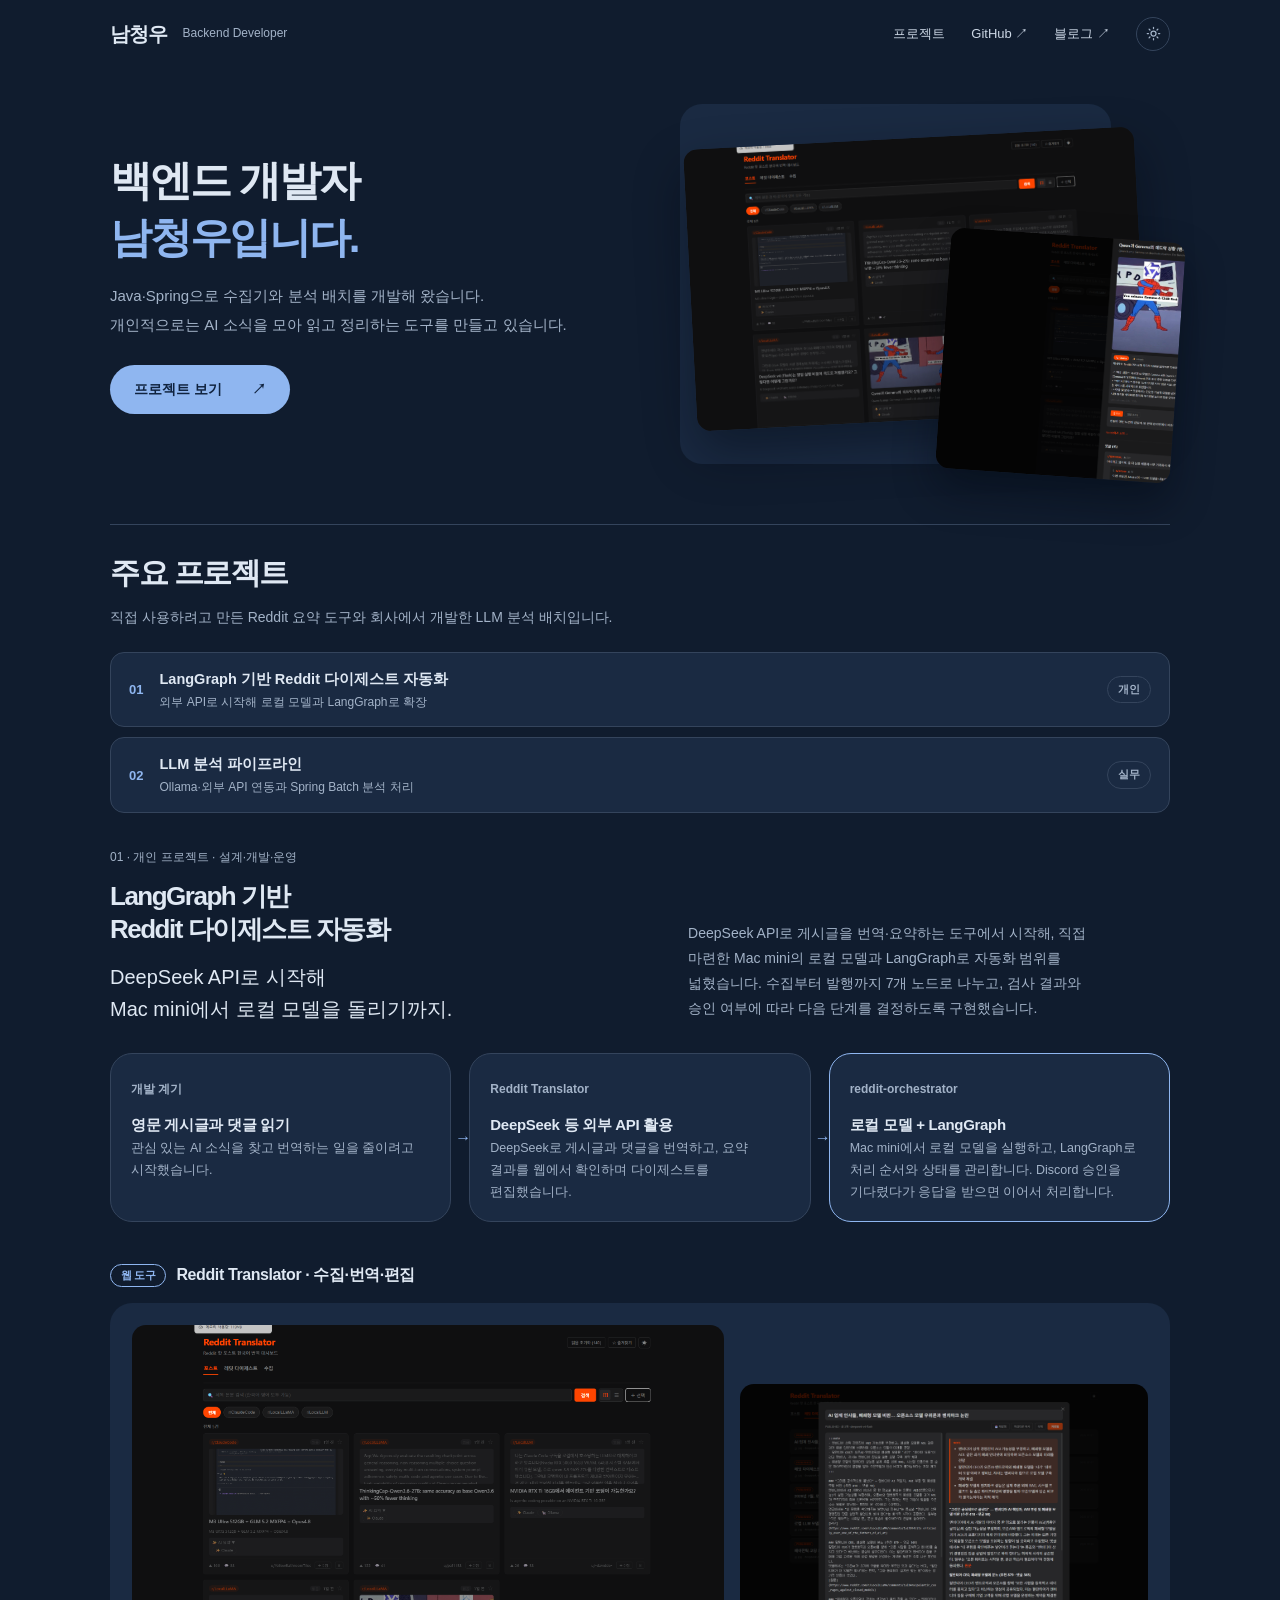
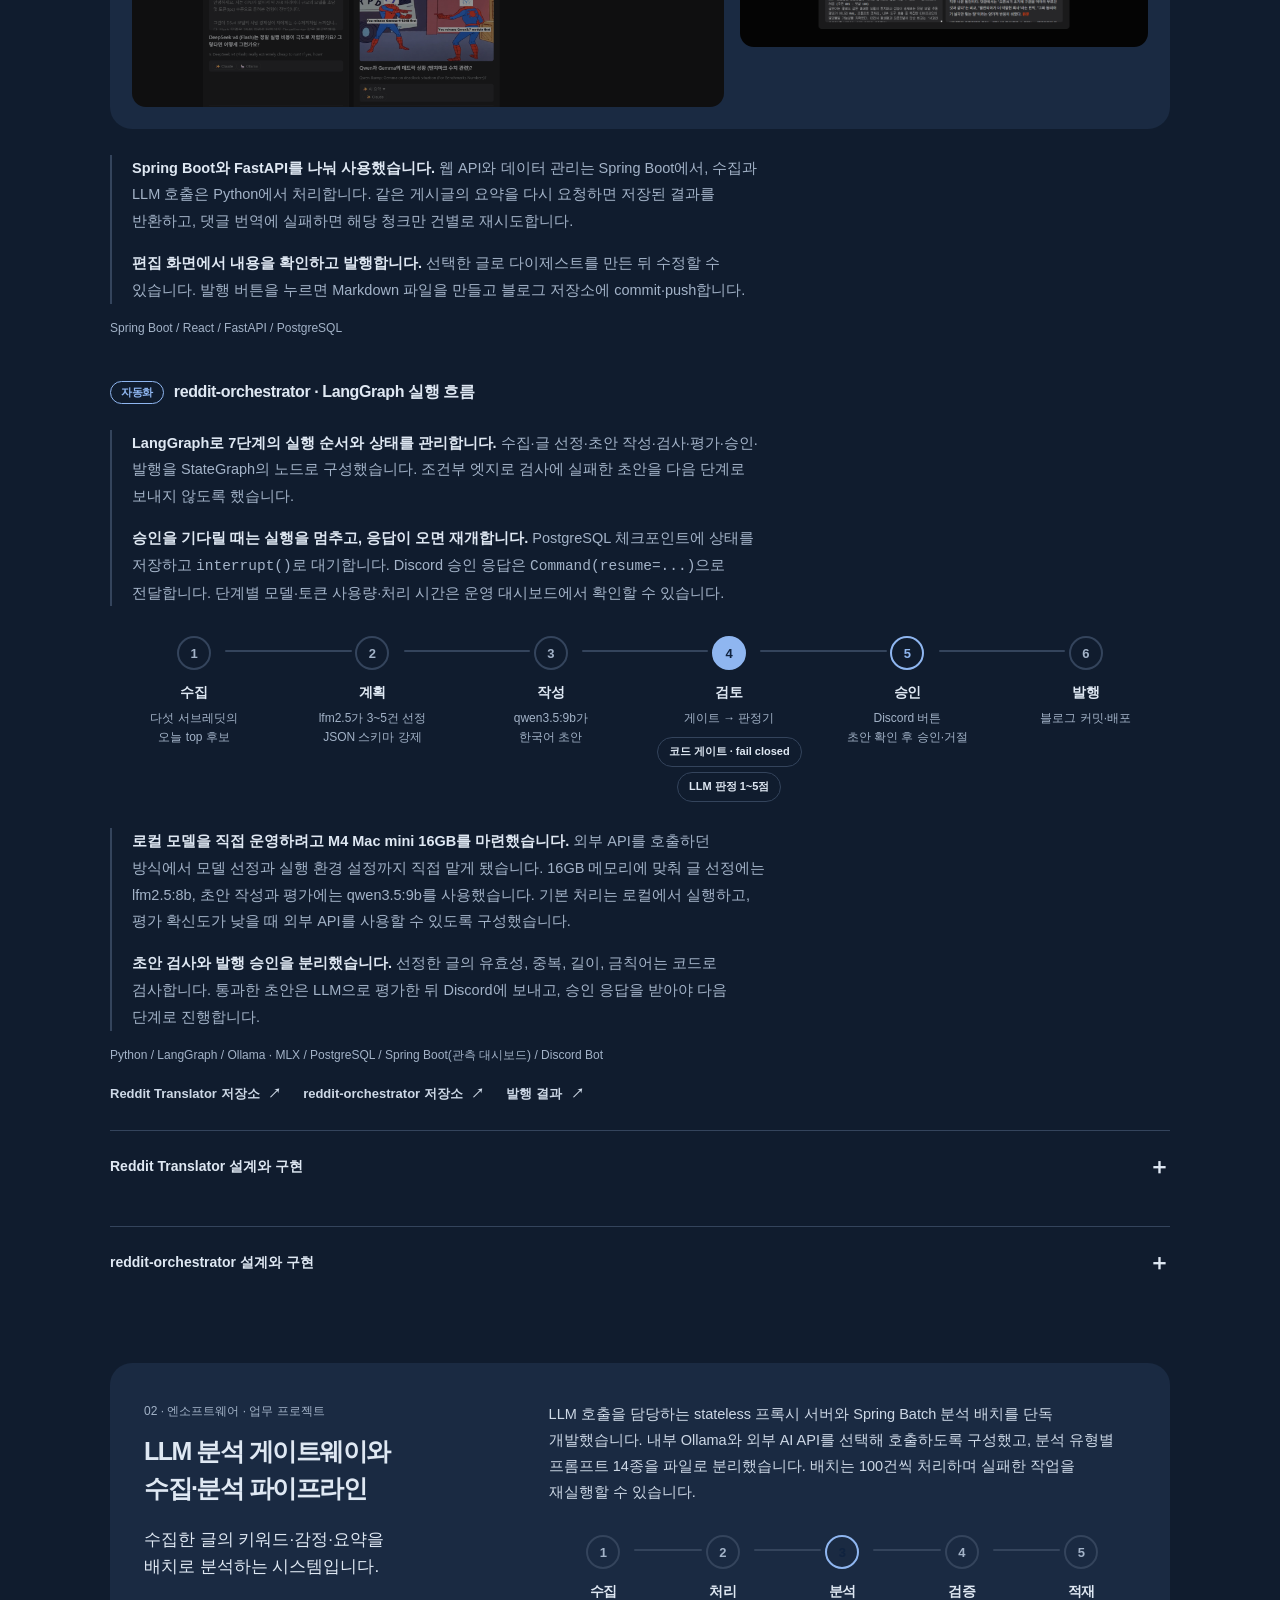
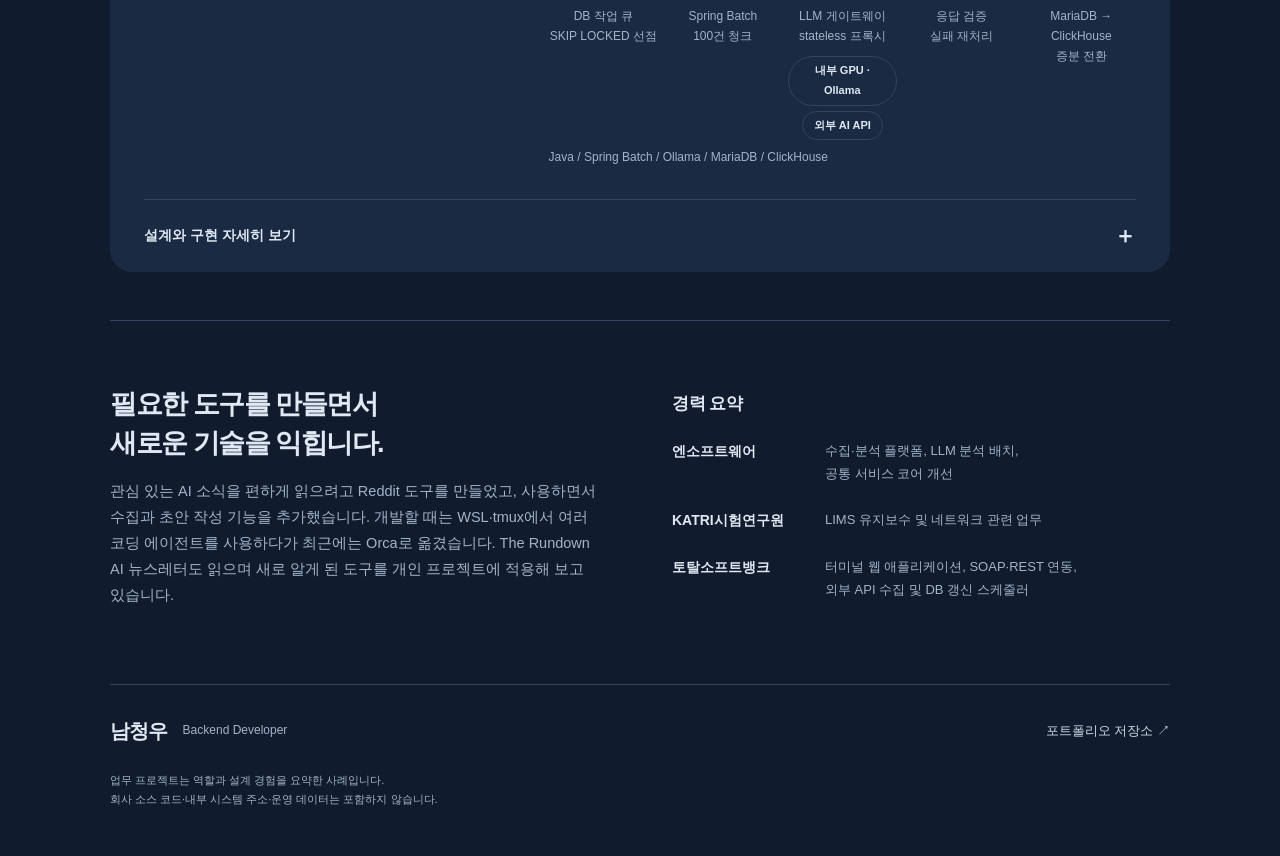
==== commit b1ed8f0a: "Feature LangGraph state management and approval workflow in portfolio" ====
--- a/index.html
+++ b/index.html
@@ -16,16 +16,17 @@
 <a class="hero-visual" href="#reddit" aria-label="Reddit Translator 프로젝트 보기"><img src="assets/reddit-posts.png" width="1600" height="1000" alt="직접 개발한 Reddit Translator의 게시글 목록 화면" fetchpriority="high"><img class="hero-detail" src="assets/reddit-detail.png" width="1100" height="900" alt="Reddit 게시글의 번역과 AI 요약 상세 화면"></a>
 </section>
 <section id="projects" class="projects wrap">
-<div class="work-heading"><h2>주요 프로젝트</h2><p>직접 사용하려고 만든 Reddit 요약 도구와 회사에서 개발한 LLM 분석 배치입니다.</p><ol class="toc"><li><a href="#reddit"><b>01</b><span><strong>Reddit 다이제스트 자동화</strong><small>Reddit 수집·번역 도구와 초안 작성·승인 자동화</small></span><em>개인</em></a></li><li><a href="#analysis"><b>02</b><span><strong>LLM 분석 파이프라인</strong><small>Ollama·외부 API 연동과 Spring Batch 분석 처리</small></span><em>실무</em></a></li></ol></div>
+<div class="work-heading"><h2>주요 프로젝트</h2><p>직접 사용하려고 만든 Reddit 요약 도구와 회사에서 개발한 LLM 분석 배치입니다.</p><ol class="toc"><li><a href="#reddit"><b>01</b><span><strong>LangGraph 기반 Reddit 다이제스트 자동화</strong><small>외부 API로 시작해 로컬 모델과 LangGraph로 확장</small></span><em>개인</em></a></li><li><a href="#analysis"><b>02</b><span><strong>LLM 분석 파이프라인</strong><small>Ollama·외부 API 연동과 Spring Batch 분석 처리</small></span><em>실무</em></a></li></ol></div>
 <article id="reddit" class="reddit project">
-<div class="project-title"><div><p class="project-kind">01 · 개인 프로젝트 · 설계·개발·운영</p><h3>Reddit 다이제스트 자동화</h3><p class="project-intro">DeepSeek API로 시작해<br>Mac mini에서 로컬 모델을 돌리기까지.</p></div><p class="project-description">처음에는 DeepSeek API로 Reddit 게시글과 댓글을 번역하고, 외부 AI API로 요약하는 웹 도구를 만들었습니다. 이후 Mac mini를 마련해 로컬 모델을 직접 실행하고, 글 선정부터 초안 작성·평가와 Discord 승인까지 처리하는 reddit-orchestrator를 개발했습니다.</p></div>
-<div class="evo" aria-label="Reddit 도구에 추가한 기능"><div class="evo-grid"><div class="evo-step"><span class="evo-badge">개발 계기</span><strong>영문 게시글과 댓글 읽기</strong><p>관심 있는 AI 소식을 찾고 번역하는 일을 줄이려고 시작했습니다.</p></div><div class="evo-step"><span class="evo-badge">Reddit Translator</span><strong>DeepSeek 등 외부 API 활용</strong><p>DeepSeek로 게시글과 댓글을 번역하고, 요약 결과를 웹에서 확인하며 다이제스트를 편집했습니다.</p></div><div class="evo-step evo-step--key"><span class="evo-badge">reddit-orchestrator</span><strong>Mac mini에서 로컬 모델 운영</strong><p>직접 마련한 Mac mini에서 글 선정·초안 작성·평가를 실행하고, Discord로 발행 승인을 받도록 확장했습니다.</p></div></div></div>
+<div class="project-title"><div><p class="project-kind">01 · 개인 프로젝트 · 설계·개발·운영</p><h3>LangGraph 기반<br>Reddit 다이제스트 자동화</h3><p class="project-intro">DeepSeek API로 시작해<br>Mac mini에서 로컬 모델을 돌리기까지.</p></div><p class="project-description">DeepSeek API로 게시글을 번역·요약하는 도구에서 시작해, 직접 마련한 Mac mini의 로컬 모델과 LangGraph로 자동화 범위를 넓혔습니다. 수집부터 발행까지 7개 노드로 나누고, 검사 결과와 승인 여부에 따라 다음 단계를 결정하도록 구현했습니다.</p></div>
+<div class="evo" aria-label="Reddit 도구에 추가한 기능"><div class="evo-grid"><div class="evo-step"><span class="evo-badge">개발 계기</span><strong>영문 게시글과 댓글 읽기</strong><p>관심 있는 AI 소식을 찾고 번역하는 일을 줄이려고 시작했습니다.</p></div><div class="evo-step"><span class="evo-badge">Reddit Translator</span><strong>DeepSeek 등 외부 API 활용</strong><p>DeepSeek로 게시글과 댓글을 번역하고, 요약 결과를 웹에서 확인하며 다이제스트를 편집했습니다.</p></div><div class="evo-step evo-step--key"><span class="evo-badge">reddit-orchestrator</span><strong>로컬 모델 + LangGraph</strong><p>Mac mini에서 로컬 모델을 실행하고, LangGraph로 처리 순서와 상태를 관리합니다. Discord 승인을 기다렸다가 응답을 받으면 이어서 처리합니다.</p></div></div></div>
 <h4 class="stage-h"><span>웹 도구</span>Reddit Translator · 수집·번역·편집</h4>
 <div class="gallery"><button class="image-open main-shot" data-image="assets/reddit-posts.png" data-caption="Reddit Translator · 게시글 목록" aria-label="게시글 목록 화면 크게 보기"><img src="assets/reddit-posts.png" width="1600" height="1000" alt="게시글 검색, 필터와 AI 요약을 제공하는 목록" loading="lazy"></button><button class="image-open editor-shot" data-image="assets/reddit-editor.png" data-caption="Reddit Translator · 다이제스트 편집" aria-label="다이제스트 편집 화면 크게 보기"><img src="assets/reddit-editor.png" width="1600" height="1000" alt="다이제스트 마크다운 편집과 미리보기 화면" loading="lazy"></button></div>
 <div class="notes"><p><strong>Spring Boot와 FastAPI를 나눠 사용했습니다.</strong> 웹 API와 데이터 관리는 Spring Boot에서, 수집과 LLM 호출은 Python에서 처리합니다. 같은 게시글의 요약을 다시 요청하면 저장된 결과를 반환하고, 댓글 번역에 실패하면 해당 청크만 건별로 재시도합니다.</p><p><strong>편집 화면에서 내용을 확인하고 발행합니다.</strong> 선택한 글로 다이제스트를 만든 뒤 수정할 수 있습니다. 발행 버튼을 누르면 Markdown 파일을 만들고 블로그 저장소에 commit·push합니다.</p></div>
 <p class="stage-tech">Spring Boot / React / FastAPI / PostgreSQL</p>
-<h4 class="stage-h" id="orchestrator"><span>자동화</span>reddit-orchestrator · 초안 작성과 승인 대기</h4>
-<ol class="pipe" aria-label="reddit-orchestrator의 수집부터 발행까지 처리 순서"><li><strong>수집</strong><small>다섯 서브레딧의<br>오늘 top 후보</small></li><li><strong>계획</strong><small>lfm2.5가 3~5건 선정<br>JSON 스키마 강제</small></li><li><strong>작성</strong><small>qwen3.5:9b가<br>한국어 초안</small></li><li class="pipe-key"><strong>검토</strong><small>게이트 → 판정기</small><div class="pipe-chips"><span>코드 게이트 · fail closed</span><span>LLM 판정 1~5점</span></div></li><li class="pipe-human"><strong>승인</strong><small>Discord 버튼<br>초안 확인 후 승인·거절</small></li><li><strong>발행</strong><small>블로그 커밋·배포</small></li></ol>
+<h4 class="stage-h" id="orchestrator"><span>자동화</span>reddit-orchestrator · LangGraph 실행 흐름</h4>
+<div class="notes"><p><strong>LangGraph로 7단계의 실행 순서와 상태를 관리합니다.</strong> 수집·글 선정·초안 작성·검사·평가·승인·발행을 StateGraph의 노드로 구성했습니다. 조건부 엣지로 검사에 실패한 초안을 다음 단계로 보내지 않도록 했습니다.</p><p><strong>승인을 기다릴 때는 실행을 멈추고, 응답이 오면 재개합니다.</strong> PostgreSQL 체크포인트에 상태를 저장하고 <code>interrupt()</code>로 대기합니다. Discord 승인 응답은 <code>Command(resume=...)</code>으로 전달합니다. 단계별 모델·토큰 사용량·처리 시간은 운영 대시보드에서 확인할 수 있습니다.</p></div>
+<ol class="pipe" aria-label="LangGraph의 7개 노드: 수집, 선정, 작성, 검사, 평가, 승인, 발행. 도식에서는 검사와 평가를 검토로 묶어 표시합니다."><li><strong>수집</strong><small>다섯 서브레딧의<br>오늘 top 후보</small></li><li><strong>계획</strong><small>lfm2.5가 3~5건 선정<br>JSON 스키마 강제</small></li><li><strong>작성</strong><small>qwen3.5:9b가<br>한국어 초안</small></li><li class="pipe-key"><strong>검토</strong><small>게이트 → 판정기</small><div class="pipe-chips"><span>코드 게이트 · fail closed</span><span>LLM 판정 1~5점</span></div></li><li class="pipe-human"><strong>승인</strong><small>Discord 버튼<br>초안 확인 후 승인·거절</small></li><li><strong>발행</strong><small>블로그 커밋·배포</small></li></ol>
 <div class="notes"><p><strong>로컬 모델을 직접 운영하려고 M4 Mac mini 16GB를 마련했습니다.</strong> 외부 API를 호출하던 방식에서 모델 선정과 실행 환경 설정까지 직접 맡게 됐습니다. 16GB 메모리에 맞춰 글 선정에는 lfm2.5:8b, 초안 작성과 평가에는 qwen3.5:9b를 사용했습니다. 기본 처리는 로컬에서 실행하고, 평가 확신도가 낮을 때 외부 API를 사용할 수 있도록 구성했습니다.</p><p><strong>초안 검사와 발행 승인을 분리했습니다.</strong> 선정한 글의 유효성, 중복, 길이, 금칙어는 코드로 검사합니다. 통과한 초안은 LLM으로 평가한 뒤 Discord에 보내고, 승인 응답을 받아야 다음 단계로 진행합니다.</p></div>
 <p class="stage-tech">Python / LangGraph / Ollama · MLX / PostgreSQL / Spring Boot(관측 대시보드) / Discord Bot</p>
 <div class="project-bottom"><div class="text-links"><a href="https://github.com/malgcheong/reddit-translator">Reddit Translator 저장소 <span aria-hidden="true">↗</span></a><a href="https://github.com/malgcheong/reddit-orchestrator">reddit-orchestrator 저장소 <span aria-hidden="true">↗</span></a><a href="https://malgcheong.github.io">발행 결과 <span aria-hidden="true">↗</span></a></div></div>
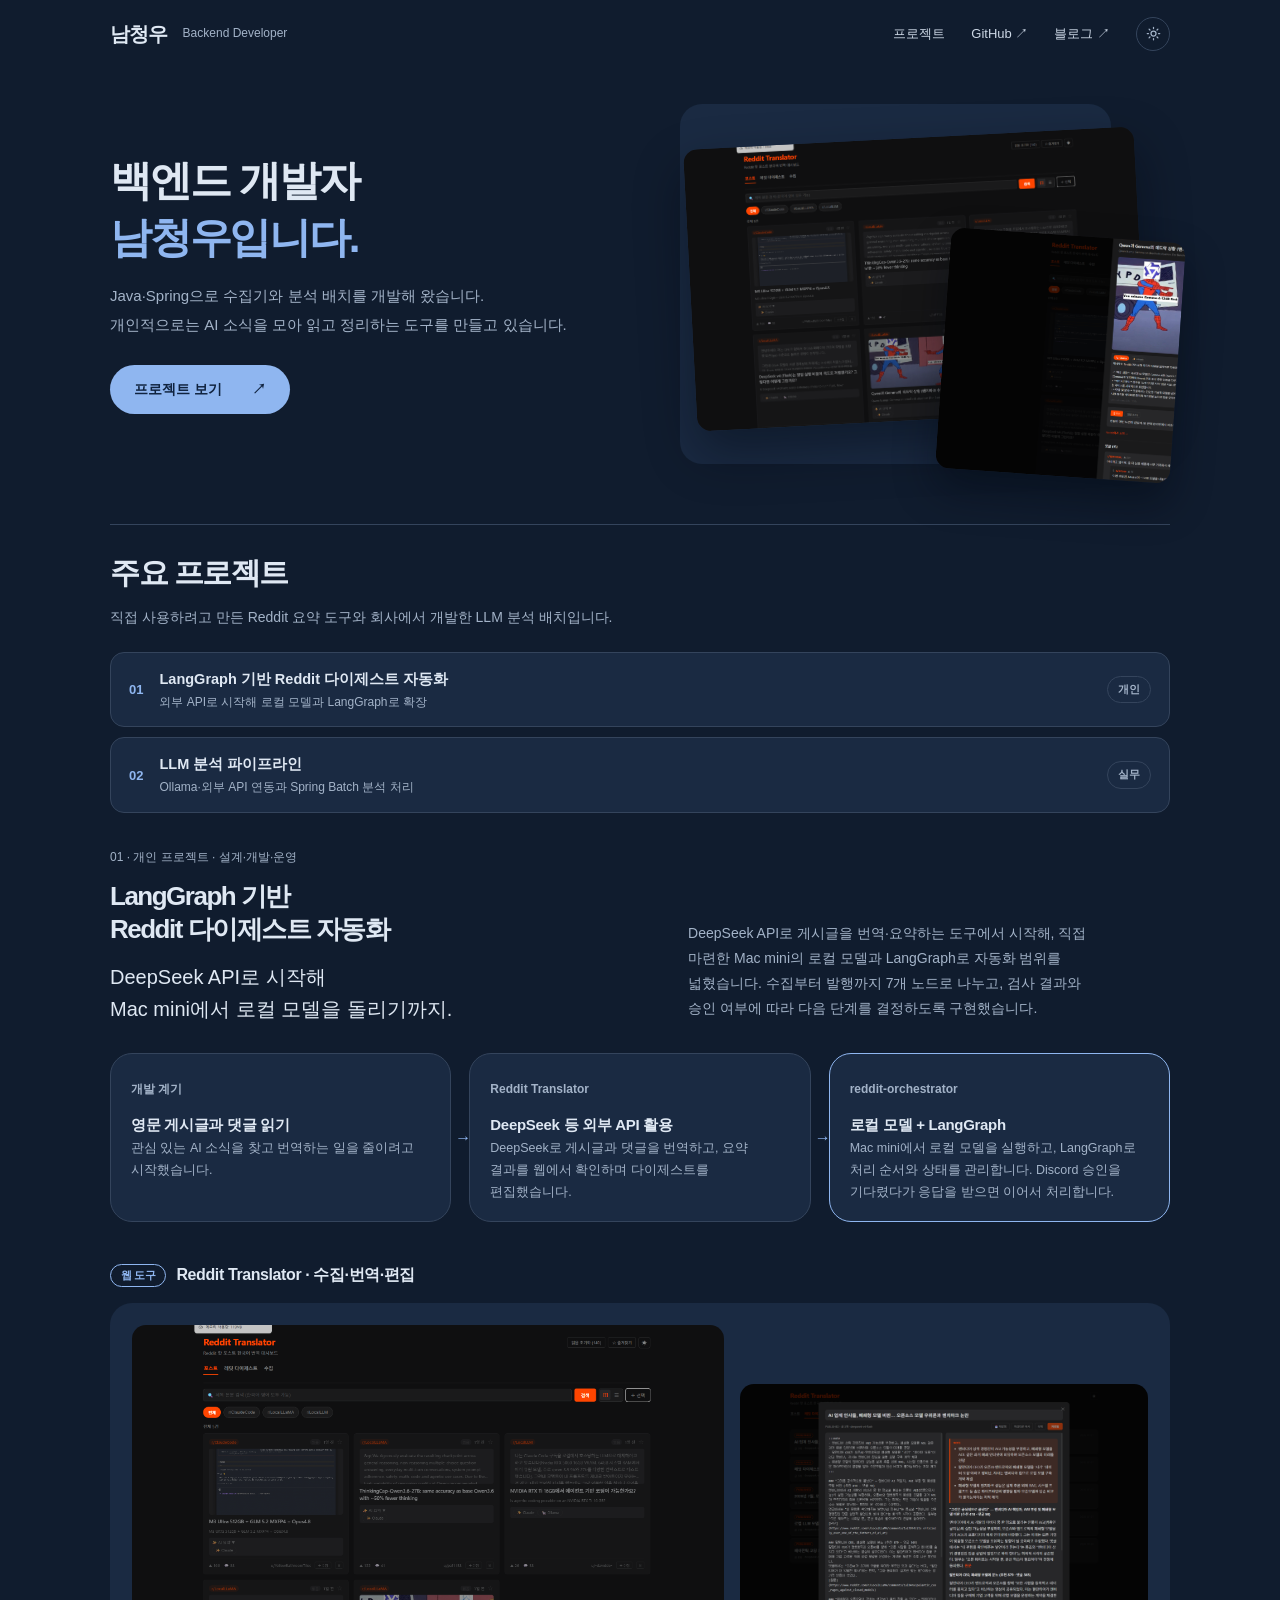
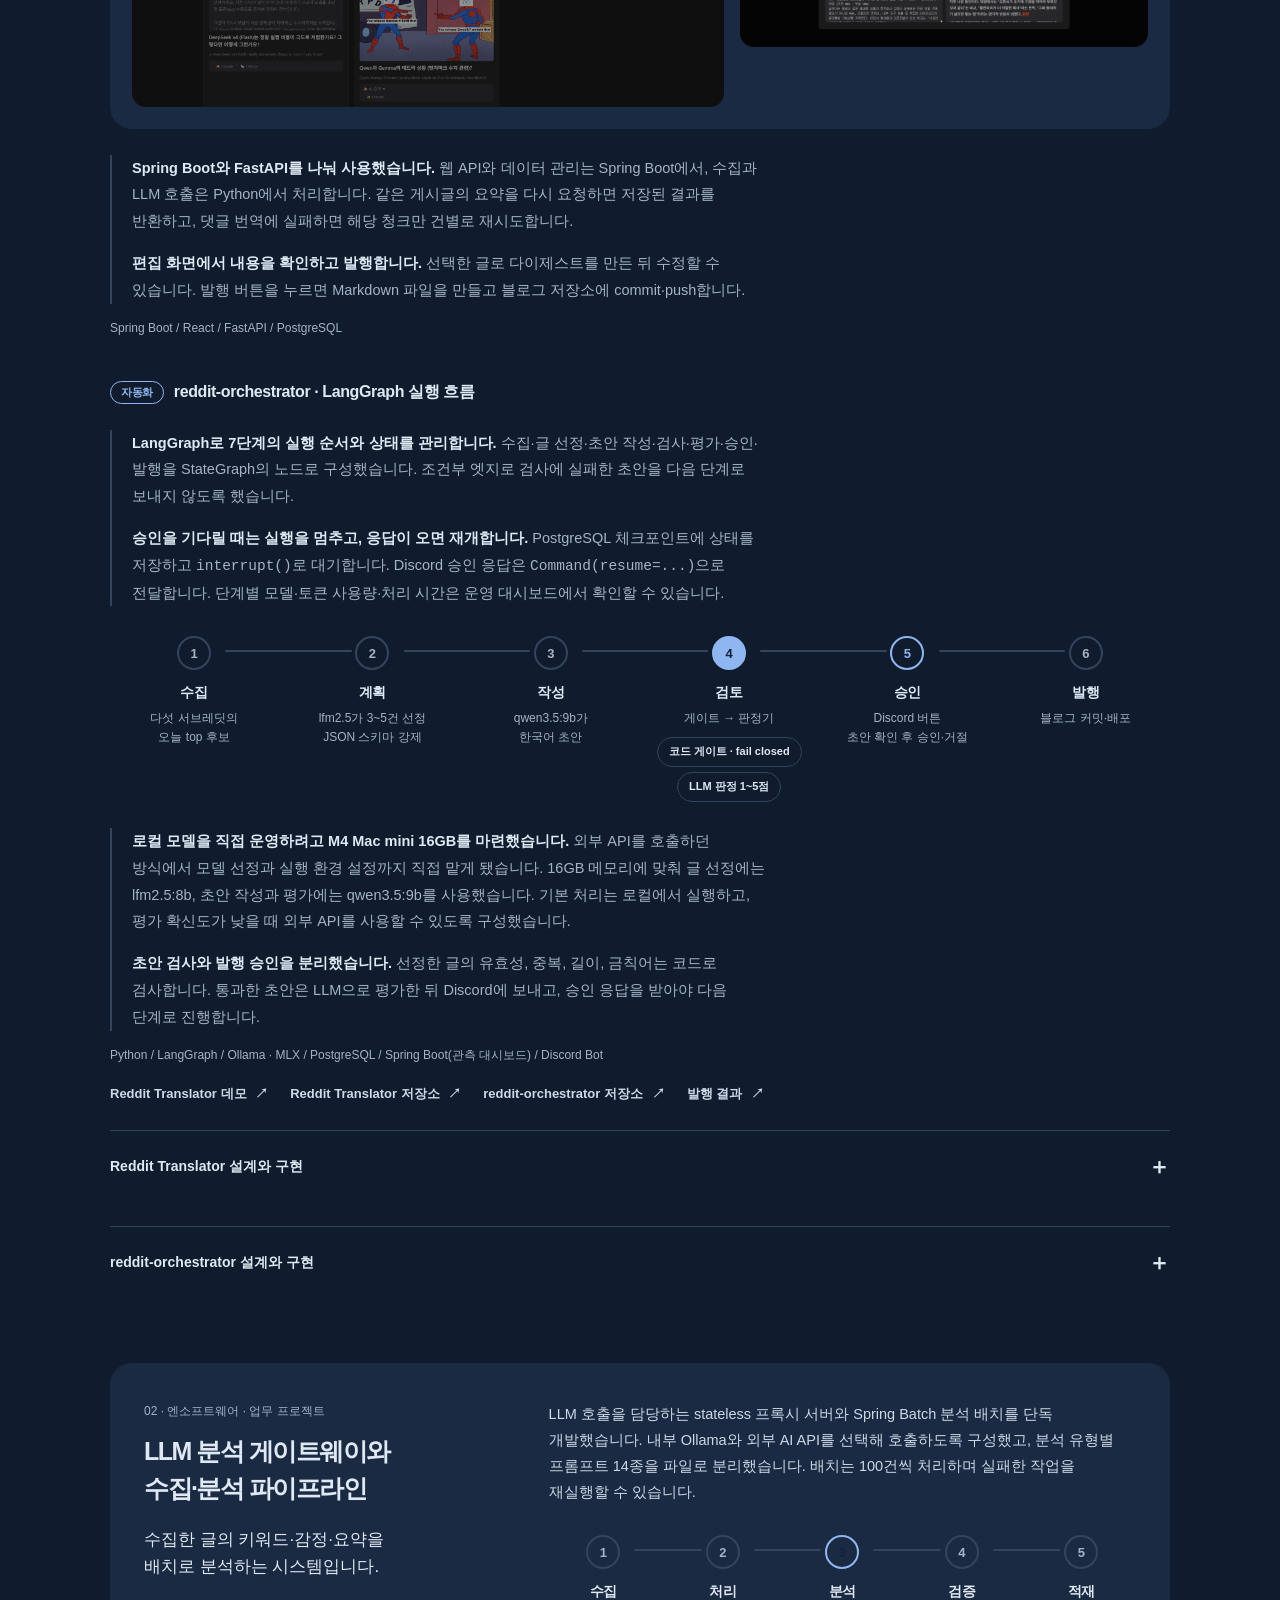
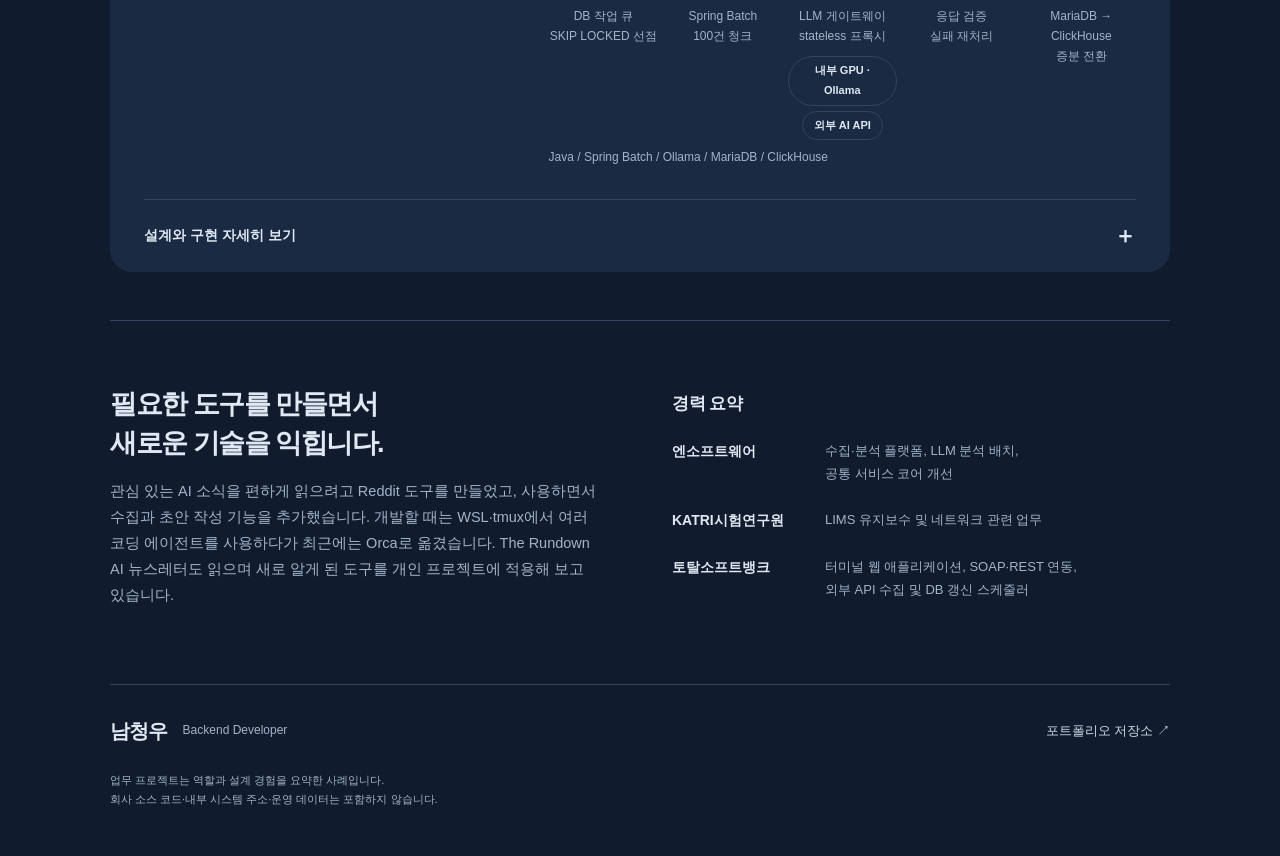
==== commit cee2addf: "Add a static Reddit Translator UI demo and link it from the project A self-contained dark-theme repl" ====
--- a/index.html
+++ b/index.html
@@ -29,7 +29,7 @@
 <ol class="pipe" aria-label="LangGraph의 7개 노드: 수집, 선정, 작성, 검사, 평가, 승인, 발행. 도식에서는 검사와 평가를 검토로 묶어 표시합니다."><li><strong>수집</strong><small>다섯 서브레딧의<br>오늘 top 후보</small></li><li><strong>계획</strong><small>lfm2.5가 3~5건 선정<br>JSON 스키마 강제</small></li><li><strong>작성</strong><small>qwen3.5:9b가<br>한국어 초안</small></li><li class="pipe-key"><strong>검토</strong><small>게이트 → 판정기</small><div class="pipe-chips"><span>코드 게이트 · fail closed</span><span>LLM 판정 1~5점</span></div></li><li class="pipe-human"><strong>승인</strong><small>Discord 버튼<br>초안 확인 후 승인·거절</small></li><li><strong>발행</strong><small>블로그 커밋·배포</small></li></ol>
 <div class="notes"><p><strong>로컬 모델을 직접 운영하려고 M4 Mac mini 16GB를 마련했습니다.</strong> 외부 API를 호출하던 방식에서 모델 선정과 실행 환경 설정까지 직접 맡게 됐습니다. 16GB 메모리에 맞춰 글 선정에는 lfm2.5:8b, 초안 작성과 평가에는 qwen3.5:9b를 사용했습니다. 기본 처리는 로컬에서 실행하고, 평가 확신도가 낮을 때 외부 API를 사용할 수 있도록 구성했습니다.</p><p><strong>초안 검사와 발행 승인을 분리했습니다.</strong> 선정한 글의 유효성, 중복, 길이, 금칙어는 코드로 검사합니다. 통과한 초안은 LLM으로 평가한 뒤 Discord에 보내고, 승인 응답을 받아야 다음 단계로 진행합니다.</p></div>
 <p class="stage-tech">Python / LangGraph / Ollama · MLX / PostgreSQL / Spring Boot(관측 대시보드) / Discord Bot</p>
-<div class="project-bottom"><div class="text-links"><a href="https://github.com/malgcheong/reddit-translator">Reddit Translator 저장소 <span aria-hidden="true">↗</span></a><a href="https://github.com/malgcheong/reddit-orchestrator">reddit-orchestrator 저장소 <span aria-hidden="true">↗</span></a><a href="https://malgcheong.github.io">발행 결과 <span aria-hidden="true">↗</span></a></div></div>
+<div class="project-bottom"><div class="text-links"><a href="reddit-translator/">Reddit Translator 데모 <span aria-hidden="true">↗</span></a><a href="https://github.com/malgcheong/reddit-translator">Reddit Translator 저장소 <span aria-hidden="true">↗</span></a><a href="https://github.com/malgcheong/reddit-orchestrator">reddit-orchestrator 저장소 <span aria-hidden="true">↗</span></a><a href="https://malgcheong.github.io">발행 결과 <span aria-hidden="true">↗</span></a></div></div>
 <details class="case-details"><summary>Reddit Translator 설계와 구현<span aria-hidden="true">＋</span></summary><div class="details-content"><div class="detail-intro"><section><h4>문제</h4><p>영문 게시글과 댓글을 매번 찾아 읽고 번역하는 과정을 줄이고, 읽은 자료를 다시 활용할 수 있는 개인 도구가 필요했습니다.</p></section><section><h4>담당 역할</h4><p>수집·번역·요약 엔진, 웹 UI, 데이터 저장, 다이제스트 편집 및 블로그 발행 흐름을 직접 설계·개발했습니다.</p></section></div><section><h4>런타임의 역할 분리</h4><p>웹·도메인 기능은 Spring Boot, 수집·LLM 처리는 FastAPI로 나누고 HTTP로 연결했습니다. 공유 DB에서도 수집 테이블과 요약 캐시의 관리 주체를 구분했습니다.</p></section><section><h4>반복 호출과 실패 비용 줄이기</h4><p>게시글 ID와 제공자별 요약 캐시를 적용했습니다. 댓글은 15개씩 번역하고, JSON 형식이 깨진 청크만 건별 번역으로 재처리합니다.</p></section><section><h4>사람의 검토를 포함한 발행</h4><p>다이제스트 편집·미리보기 후 발행하면 Astro 저장소에 Markdown을 작성하고 commit·push합니다. 이후 GitHub Actions가 블로그를 배포합니다.</p></section><section><h4>결과</h4><p>수집 → 번역 → 요약 → 편집 → 발행까지 연결해 개인적으로 사용하고 있습니다. 실제 발행 결과는 기술 블로그에서 확인할 수 있습니다.</p></section><section><h4>설계에서 고려한 점</h4><p>개인용 도구의 규모에 맞춰 수집 작업은 전역 락으로 직렬화했습니다. 자동 수집 스케줄러 대신 사용자가 수집을 요청하고 발행 전에 내용을 검토합니다.</p></section></div></details>
 <details class="case-details"><summary>reddit-orchestrator 설계와 구현<span aria-hidden="true">＋</span></summary><div class="details-content"><div class="detail-intro"><section><h4>문제</h4><p>Reddit Translator를 사용할 때마다 수집을 실행하고 다룰 글을 골라야 했습니다. 반복되는 작업은 자동으로 실행하되, 작성된 초안은 확인하고 승인할 수 있도록 만들고 싶었습니다.</p></section><section><h4>담당 역할</h4><p>LangGraph 실행 흐름과 로컬 모델 연동을 단독 개발했습니다. 초안 검사, PostgreSQL 체크포인트, Discord 승인 기능과 Spring Boot 실행 이력 대시보드도 구현했습니다.</p></section></div><section><h4>LangGraph 실행 상태 관리</h4><p>수집·선정·작성·검사·평가·승인·발행을 StateGraph의 7개 노드로 구성했습니다. OrchestratorState에 초안과 검사·승인 결과를 저장하고, 조건부 엣지로 다음 단계를 결정합니다. 각 단계의 모델, 토큰 수, 지연 시간도 함께 기록합니다.</p></section><section><h4>API 연동에서 로컬 모델 운영으로</h4><p>기존 도구에서는 DeepSeek 등 외부 API를 사용했습니다. Mac mini를 마련한 뒤에는 메모리에 맞는 모델을 고르고 Ollama 실행 환경을 구성했으며, MLX에서도 벤치마크를 진행했습니다. 글 선정에는 lfm2.5:8b, 초안 작성과 평가에는 qwen3.5:9b를 사용하고, 가벼운 분류 작업용으로 qwen3.5:4b를 구성했습니다. 워커 호출은 think=False로 설정했습니다.</p></section><section><h4>초안 검사와 LLM 평가</h4><p>선정한 글의 존재 여부, 중복, 길이, 금칙어를 코드로 검사하고 실패한 초안은 다음 단계로 보내지 않습니다. 통과한 초안은 qwen3.5:9b로 정확성·비중복·가독성을 평가합니다. 선정·평가 응답은 Ollama의 format 필드에 JSON Schema를 전달해 형식을 제한했습니다.</p></section><section><h4>승인 대기와 실행 재개</h4><p>PostgresSaver로 실행 상태를 저장하고, 승인 노드에서 interrupt()로 대기합니다. Discord 버튼이나 CLI로 승인·거절을 전달하면 Command(resume=...)로 재개합니다. 프로세스를 재시작해도 DB에 저장된 상태를 불러올 수 있습니다.</p></section><section><h4>실행 이력 대시보드</h4><p>Spring Boot 대시보드에서 PostgreSQL을 읽기 전용으로 조회합니다. 실행 목록과 단계별 처리 시간·토큰 수·평가 결과를 보여주고, 모델별 성공률과 평균 점수를 확인할 수 있도록 했습니다.</p></section><section><h4>결과</h4><p>M4 Mac mini 16GB에서 로컬 모델로 수집·선정·초안 작성·검사·평가를 실행했습니다. 승인 단계에서는 Discord로 미리보기를 보내고 응답을 기다립니다. 승인한 글은 블로그 저장소에 커밋하며, 원격 저장소로 push하는 옵션은 기본적으로 꺼 두었습니다.</p></section><section><h4>설계에서 고려한 점</h4><p>JSON 형식이 맞더라도 요약 내용은 틀릴 수 있습니다. 코드 검사와 LLM 평가를 통과한 글도 바로 발행하지 않고, 원문과 초안을 확인한 뒤 승인하도록 했습니다.</p></section></div></details>
 </article>
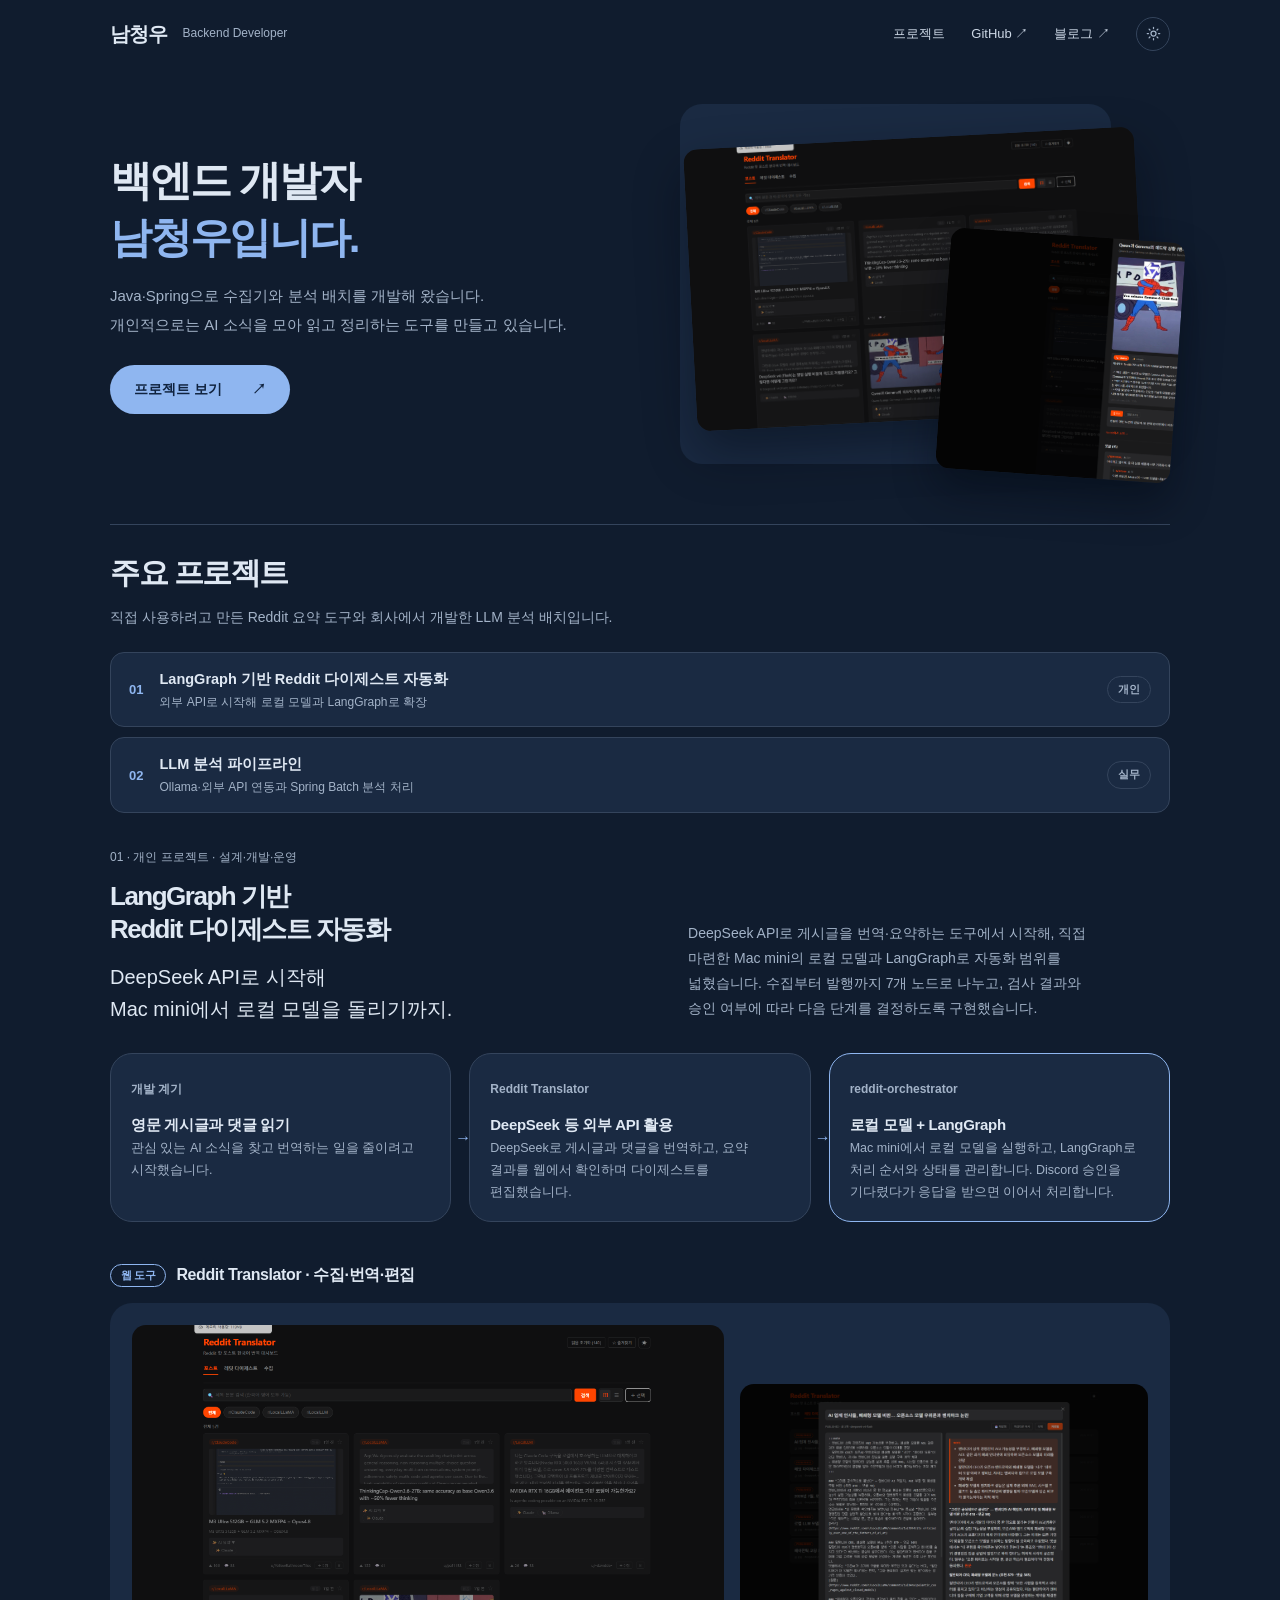
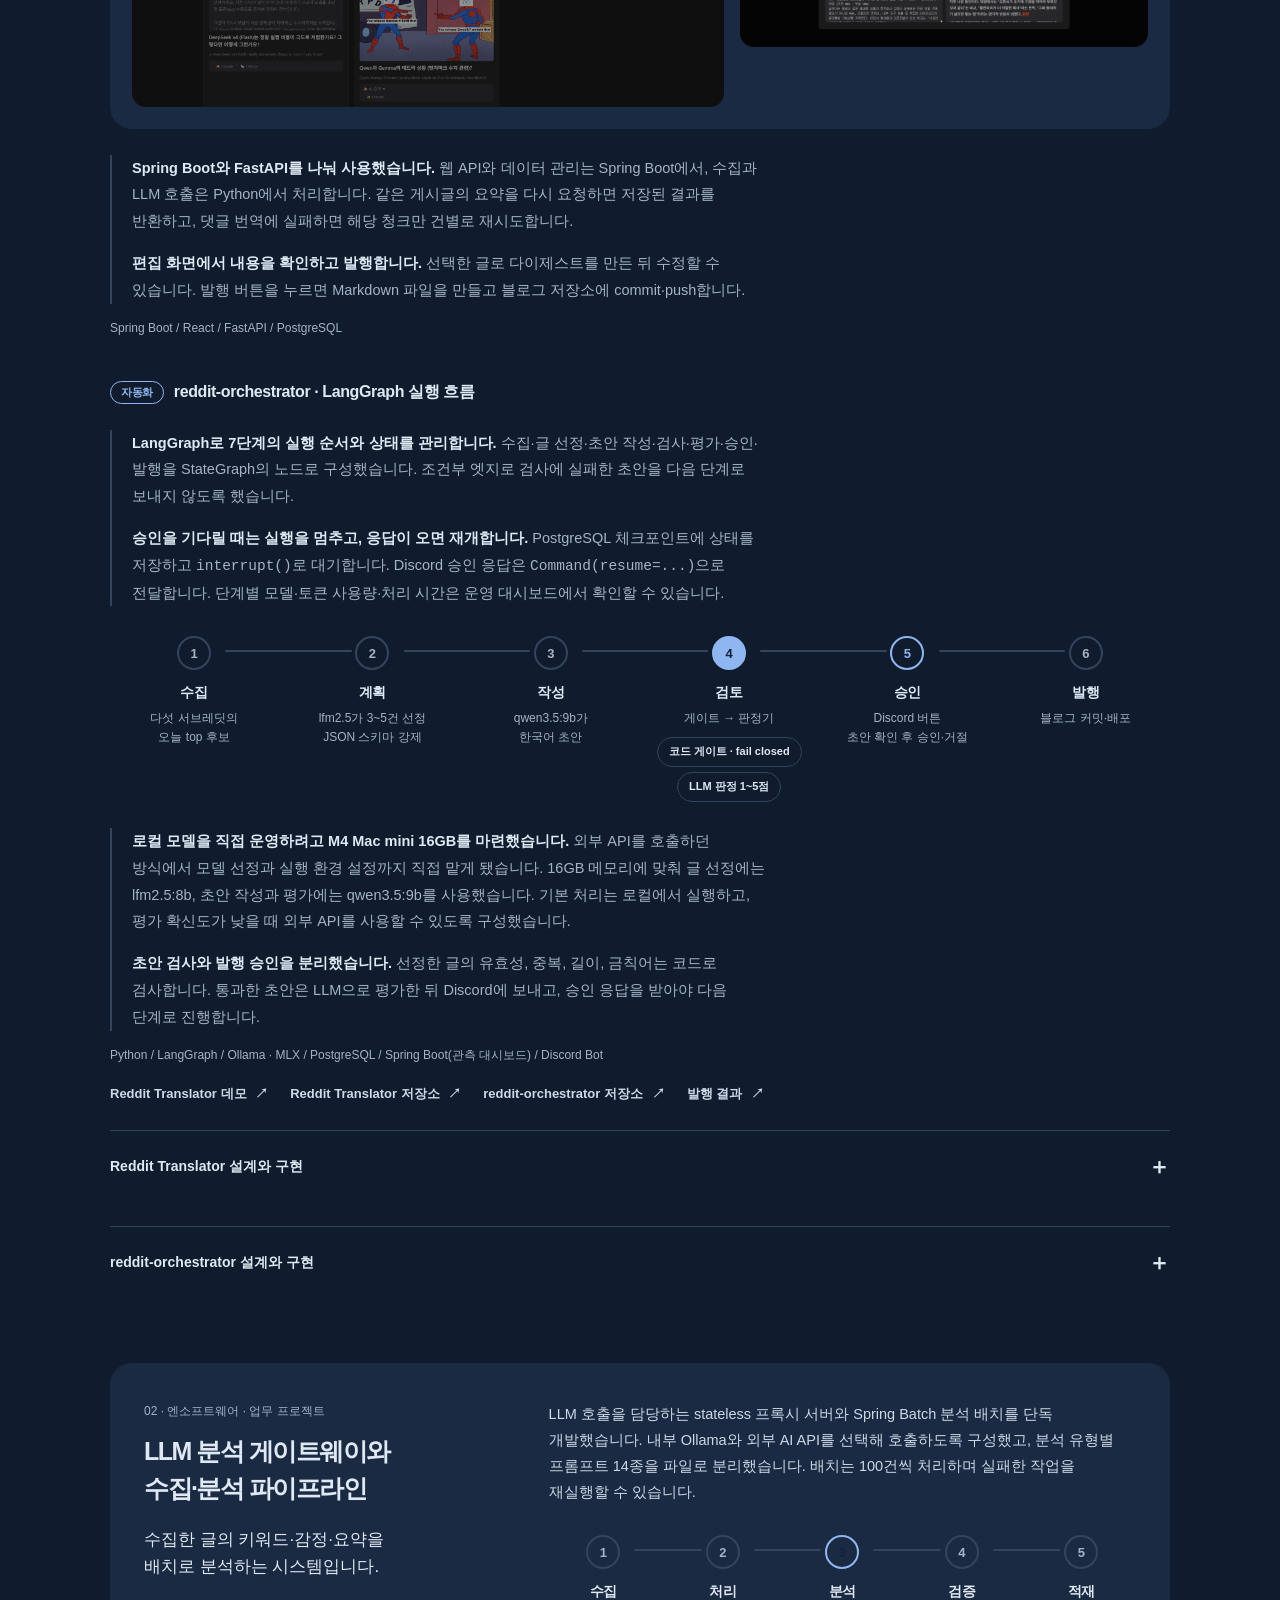
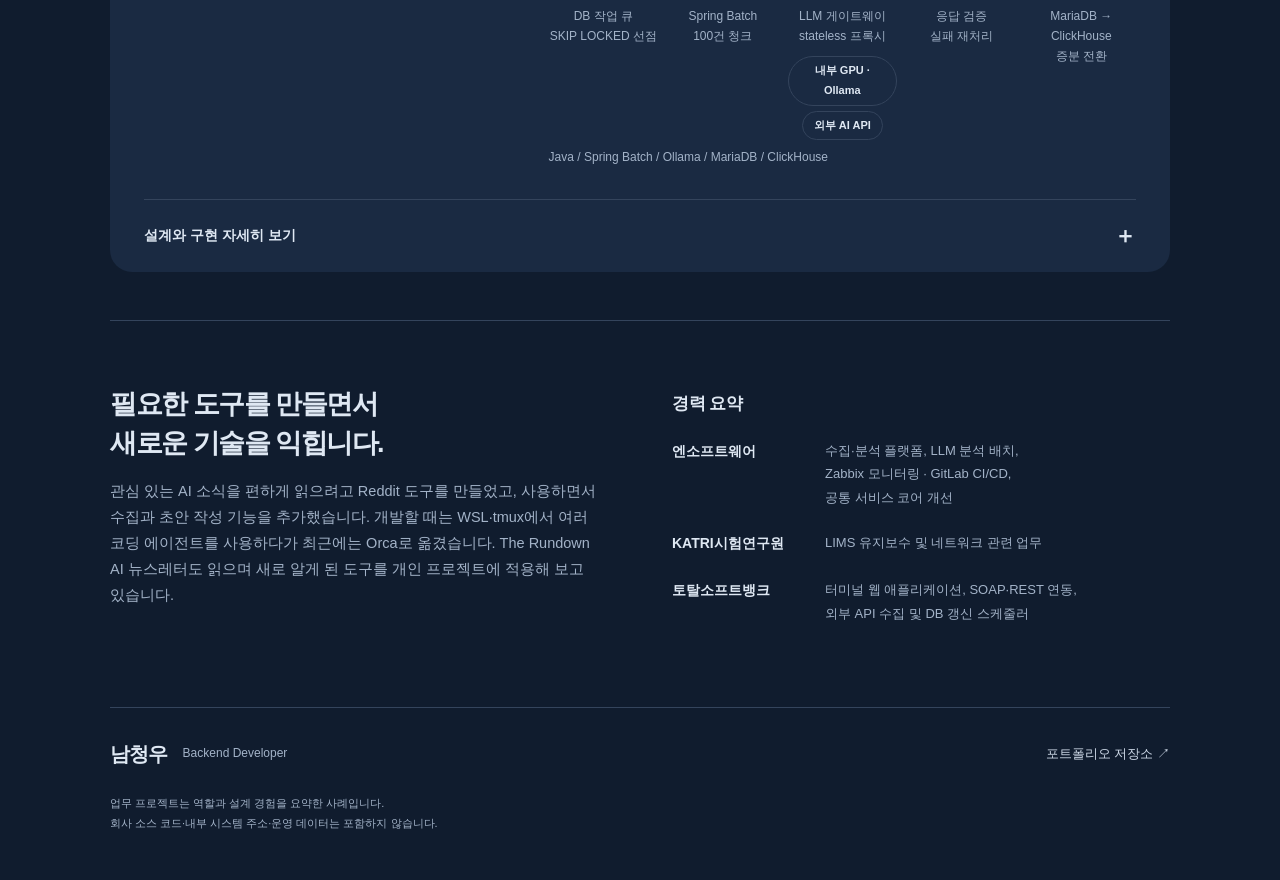
==== commit 1fd3a494: "02 프로젝트에 운영 관제(Zabbix)·CI/CD(GitLab→GKE) 추가 - Zabbix 모니터링(폐쇄망 도구 비교·선택)·담당 서비스 배포 파이프라인 상세 섹션 추가 - 경" ====
--- a/index.html
+++ b/index.html
@@ -35,10 +35,10 @@
 </article>
 <article id="analysis" class="analysis project">
 <div class="analysis-heading"><p class="project-kind">02 · 엔소프트웨어 · 업무 프로젝트</p><h3>LLM 분석 게이트웨이와<br>수집·분석 파이프라인</h3><p class="project-intro">수집한 글의 키워드·감정·요약을<br>배치로 분석하는 시스템입니다.</p></div>
-<div class="analysis-body"><p>LLM 호출을 담당하는 stateless 프록시 서버와 Spring Batch 분석 배치를 단독 개발했습니다. 내부 Ollama와 외부 AI API를 선택해 호출하도록 구성했고, 분석 유형별 프롬프트 14종을 파일로 분리했습니다. 배치는 100건씩 처리하며 실패한 작업을 재실행할 수 있습니다.</p><ol class="pipe" style="--steps:5" aria-label="분석 파이프라인, 다섯 단계"><li><strong>수집</strong><small>DB 작업 큐<br>SKIP LOCKED 선점</small></li><li><strong>처리</strong><small>Spring Batch<br>100건 청크</small></li><li class="pipe-key"><strong>분석</strong><small>LLM 게이트웨이<br>stateless 프록시</small><div class="pipe-chips"><span>내부 GPU · Ollama</span><span>외부 AI API</span></div></li><li><strong>검증</strong><small>응답 검증<br>실패 재처리</small></li><li><strong>적재</strong><small>MariaDB → ClickHouse<br>증분 전환</small></li></ol><p class="tech">Java / Spring Batch / Ollama / MariaDB / ClickHouse</p></div><details class="case-details"><summary>설계와 구현 자세히 보기<span aria-hidden="true">＋</span></summary><div class="details-content"><div class="detail-intro"><section><h4>문제</h4><p>수집 데이터의 키워드·감정·요약 분석을 배치로 처리하면서 모델 실행 환경, 응답 형식, 중복 실행과 실패 재처리를 함께 관리해야 했습니다.</p></section><section><h4>담당 역할</h4><p>stateless LLM 프록시 서버와 Spring Batch 분석 파이프라인을 단독 설계·개발했습니다. 수집 엔진의 분산 처리와 운영 안정화도 담당했습니다.</p></section></div><section><h4>모델 호출과 배치 상태 분리</h4><p>내부 GPU의 Ollama와 외부 AI API를 동적으로 분기하도록 구성했습니다. 분석 유형별 시스템 프롬프트 14종을 파일로 관리하고 Ollama 호출에 JSON Schema 기반 constrained decoding을 적용했습니다.</p></section><section><h4>실행 환경에 맞춘 모델 구성</h4><p>Gemma 4 26B(MoE), gpt-oss 120B 등 모델을 GPU 메모리 조건에 맞춰 선정하고 양자화·Modelfile·num_ctx를 조정했습니다.</p></section><section><h4>반복 실행 가능한 배치</h4><p>100건 단위 청크와 병렬 디스패치, DB 기반 동적 잡 스케줄링을 구성했습니다. 모드별 실행 락으로 중복 진입을 막고 실패 재처리와 잔존 잡 정리를 적용했습니다.</p></section><section><h4>다중 워커의 작업 분배</h4><p>DB 작업 큐와 FOR UPDATE SKIP LOCKED 기반 작업 선점 구조를 개선했습니다. 트랜잭션 격리수준을 READ_COMMITTED로 조정하고 MariaDB → ClickHouse 적재를 증분 처리로 전환했습니다.</p></section><section><h4>결과</h4><p>분석 요청, 배치 실행, 결과 적재를 구현했습니다. 실행 락과 실패 재처리를 추가해 중복 실행과 작업 실패에 대응했습니다.</p></section><section><h4>설계에서 고려한 점</h4><p>JSON Schema는 응답 형식을 제어하는 데 사용했습니다. 응답 완료 여부를 별도로 검증하고, 실패한 요청은 재처리하도록 구성했습니다.</p></section></div></details>
+<div class="analysis-body"><p>LLM 호출을 담당하는 stateless 프록시 서버와 Spring Batch 분석 배치를 단독 개발했습니다. 내부 Ollama와 외부 AI API를 선택해 호출하도록 구성했고, 분석 유형별 프롬프트 14종을 파일로 분리했습니다. 배치는 100건씩 처리하며 실패한 작업을 재실행할 수 있습니다.</p><ol class="pipe" style="--steps:5" aria-label="분석 파이프라인, 다섯 단계"><li><strong>수집</strong><small>DB 작업 큐<br>SKIP LOCKED 선점</small></li><li><strong>처리</strong><small>Spring Batch<br>100건 청크</small></li><li class="pipe-key"><strong>분석</strong><small>LLM 게이트웨이<br>stateless 프록시</small><div class="pipe-chips"><span>내부 GPU · Ollama</span><span>외부 AI API</span></div></li><li><strong>검증</strong><small>응답 검증<br>실패 재처리</small></li><li><strong>적재</strong><small>MariaDB → ClickHouse<br>증분 전환</small></li></ol><p class="tech">Java / Spring Batch / Ollama / MariaDB / ClickHouse</p></div><details class="case-details"><summary>설계와 구현 자세히 보기<span aria-hidden="true">＋</span></summary><div class="details-content"><div class="detail-intro"><section><h4>문제</h4><p>수집 데이터의 키워드·감정·요약 분석을 배치로 처리하면서 모델 실행 환경, 응답 형식, 중복 실행과 실패 재처리를 함께 관리해야 했습니다.</p></section><section><h4>담당 역할</h4><p>stateless LLM 프록시 서버와 Spring Batch 분석 파이프라인을 단독 설계·개발했습니다. 수집 엔진의 분산 처리와 운영 안정화도 담당했습니다.</p></section></div><section><h4>모델 호출과 배치 상태 분리</h4><p>내부 GPU의 Ollama와 외부 AI API를 동적으로 분기하도록 구성했습니다. 분석 유형별 시스템 프롬프트 14종을 파일로 관리하고 Ollama 호출에 JSON Schema 기반 constrained decoding을 적용했습니다.</p></section><section><h4>실행 환경에 맞춘 모델 구성</h4><p>Gemma 4 26B(MoE), gpt-oss 120B 등 모델을 GPU 메모리 조건에 맞춰 선정하고 양자화·Modelfile·num_ctx를 조정했습니다.</p></section><section><h4>반복 실행 가능한 배치</h4><p>100건 단위 청크와 병렬 디스패치, DB 기반 동적 잡 스케줄링을 구성했습니다. 모드별 실행 락으로 중복 진입을 막고 실패 재처리와 잔존 잡 정리를 적용했습니다.</p></section><section><h4>다중 워커의 작업 분배</h4><p>DB 작업 큐와 FOR UPDATE SKIP LOCKED 기반 작업 선점 구조를 개선했습니다. 트랜잭션 격리수준을 READ_COMMITTED로 조정하고 MariaDB → ClickHouse 적재를 증분 처리로 전환했습니다.</p></section><section><h4>운영 관제 — Zabbix (도구 비교·선택)</h4><p>물리 11대·VM 14대와 서비스 상태를 Zabbix로 통합 감시하고 상태 대시보드와 연동했습니다. 폐쇄망·망분리 환경이라 Prometheus의 pull 방식(대상별 인바운드 개방)·단기 TSDB·쿠버네티스 동적확장이 맞지 않아, agent push로 인바운드를 최소화하고 MariaDB에 적재해 자체 화면과 연계할 수 있으며 네트워크 장비까지 관제되는 Zabbix를 선택했습니다.</p></section><section><h4>CI/CD — 담당 서비스 배포 파이프라인</h4><p>공통 코어를 GKE에 배포하는 팀 GitLab CI/CD(check·build·migrate·deploy·verify)에서 담당 서비스의 빌드·배포 잡과 DB 마이그레이션을 직접 작성·추가했습니다. Kaniko로 이미지를 빌드해 GCP Artifact Registry에 푸시하고, 팀이 구축한 GKE 블루그린 무중단 배포 구조 위에서 제 서비스가 배포되도록 연동했습니다.</p></section><section><h4>결과</h4><p>분석 요청, 배치 실행, 결과 적재를 구현했습니다. 실행 락과 실패 재처리를 추가해 중복 실행과 작업 실패에 대응했습니다.</p></section><section><h4>설계에서 고려한 점</h4><p>JSON Schema는 응답 형식을 제어하는 데 사용했습니다. 응답 완료 여부를 별도로 검증하고, 실패한 요청은 재처리하도록 구성했습니다.</p></section></div></details>
 </article>
 </section>
-<section class="about wrap"><div><h2>필요한 도구를 만들면서<br>새로운 기술을 익힙니다.</h2><p>관심 있는 AI 소식을 편하게 읽으려고 Reddit 도구를 만들었고, 사용하면서 수집과 초안 작성 기능을 추가했습니다. 개발할 때는 WSL·tmux에서 여러 코딩 에이전트를 사용하다가 최근에는 Orca로 옮겼습니다. The Rundown AI 뉴스레터도 읽으며 새로 알게 된 도구를 개인 프로젝트에 적용해 보고 있습니다.</p></div><div class="experience"><h3>경력 요약</h3><p><strong>엔소프트웨어</strong><span>수집·분석 플랫폼, LLM 분석 배치,<br>공통 서비스 코어 개선</span></p><p><strong>KATRI시험연구원</strong><span>LIMS 유지보수 및 네트워크 관련 업무</span></p><p><strong>토탈소프트뱅크</strong><span>터미널 웹 애플리케이션, SOAP·REST 연동,<br>외부 API 수집 및 DB 갱신 스케줄러</span></p></div></section>
+<section class="about wrap"><div><h2>필요한 도구를 만들면서<br>새로운 기술을 익힙니다.</h2><p>관심 있는 AI 소식을 편하게 읽으려고 Reddit 도구를 만들었고, 사용하면서 수집과 초안 작성 기능을 추가했습니다. 개발할 때는 WSL·tmux에서 여러 코딩 에이전트를 사용하다가 최근에는 Orca로 옮겼습니다. The Rundown AI 뉴스레터도 읽으며 새로 알게 된 도구를 개인 프로젝트에 적용해 보고 있습니다.</p></div><div class="experience"><h3>경력 요약</h3><p><strong>엔소프트웨어</strong><span>수집·분석 플랫폼, LLM 분석 배치,<br>Zabbix 모니터링 · GitLab CI/CD,<br>공통 서비스 코어 개선</span></p><p><strong>KATRI시험연구원</strong><span>LIMS 유지보수 및 네트워크 관련 업무</span></p><p><strong>토탈소프트뱅크</strong><span>터미널 웹 애플리케이션, SOAP·REST 연동,<br>외부 API 수집 및 DB 갱신 스케줄러</span></p></div></section>
 </main>
 <footer class="wrap"><div class="footer-top"><a class="brand" href="#">남청우<span>Backend Developer</span></a><a href="https://github.com/malgcheong/portfolio">포트폴리오 저장소 ↗</a></div><p>업무 프로젝트는 역할과 설계 경험을 요약한 사례입니다.<br>회사 소스 코드·내부 시스템 주소·운영 데이터는 포함하지 않습니다.</p></footer>
 <dialog id="image-viewer" aria-labelledby="image-caption"><div class="viewer-top"><p id="image-caption"></p><button type="button" id="close-viewer">닫기 ×</button></div><img id="viewer-image" alt=""><p id="image-error" hidden>이미지를 불러오지 못했습니다. 창을 닫고 다시 시도해 주세요.</p></dialog>
